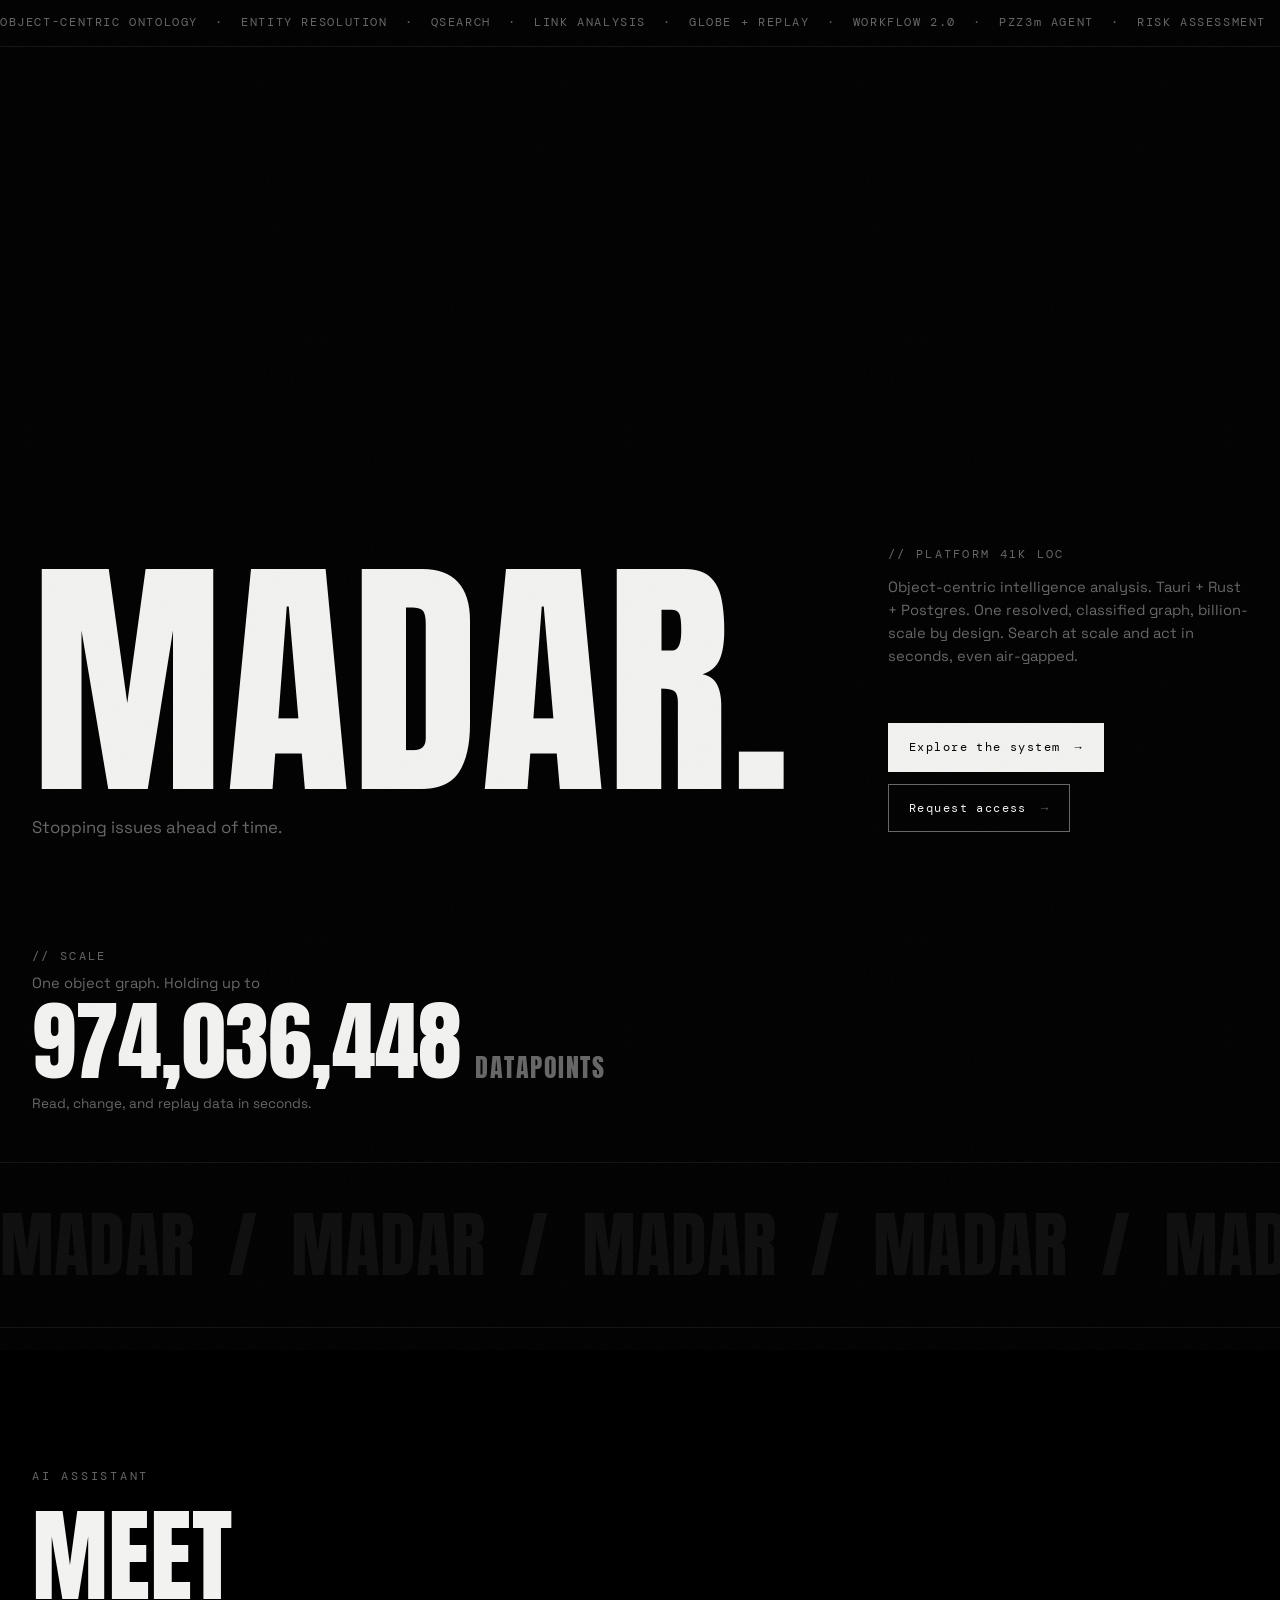
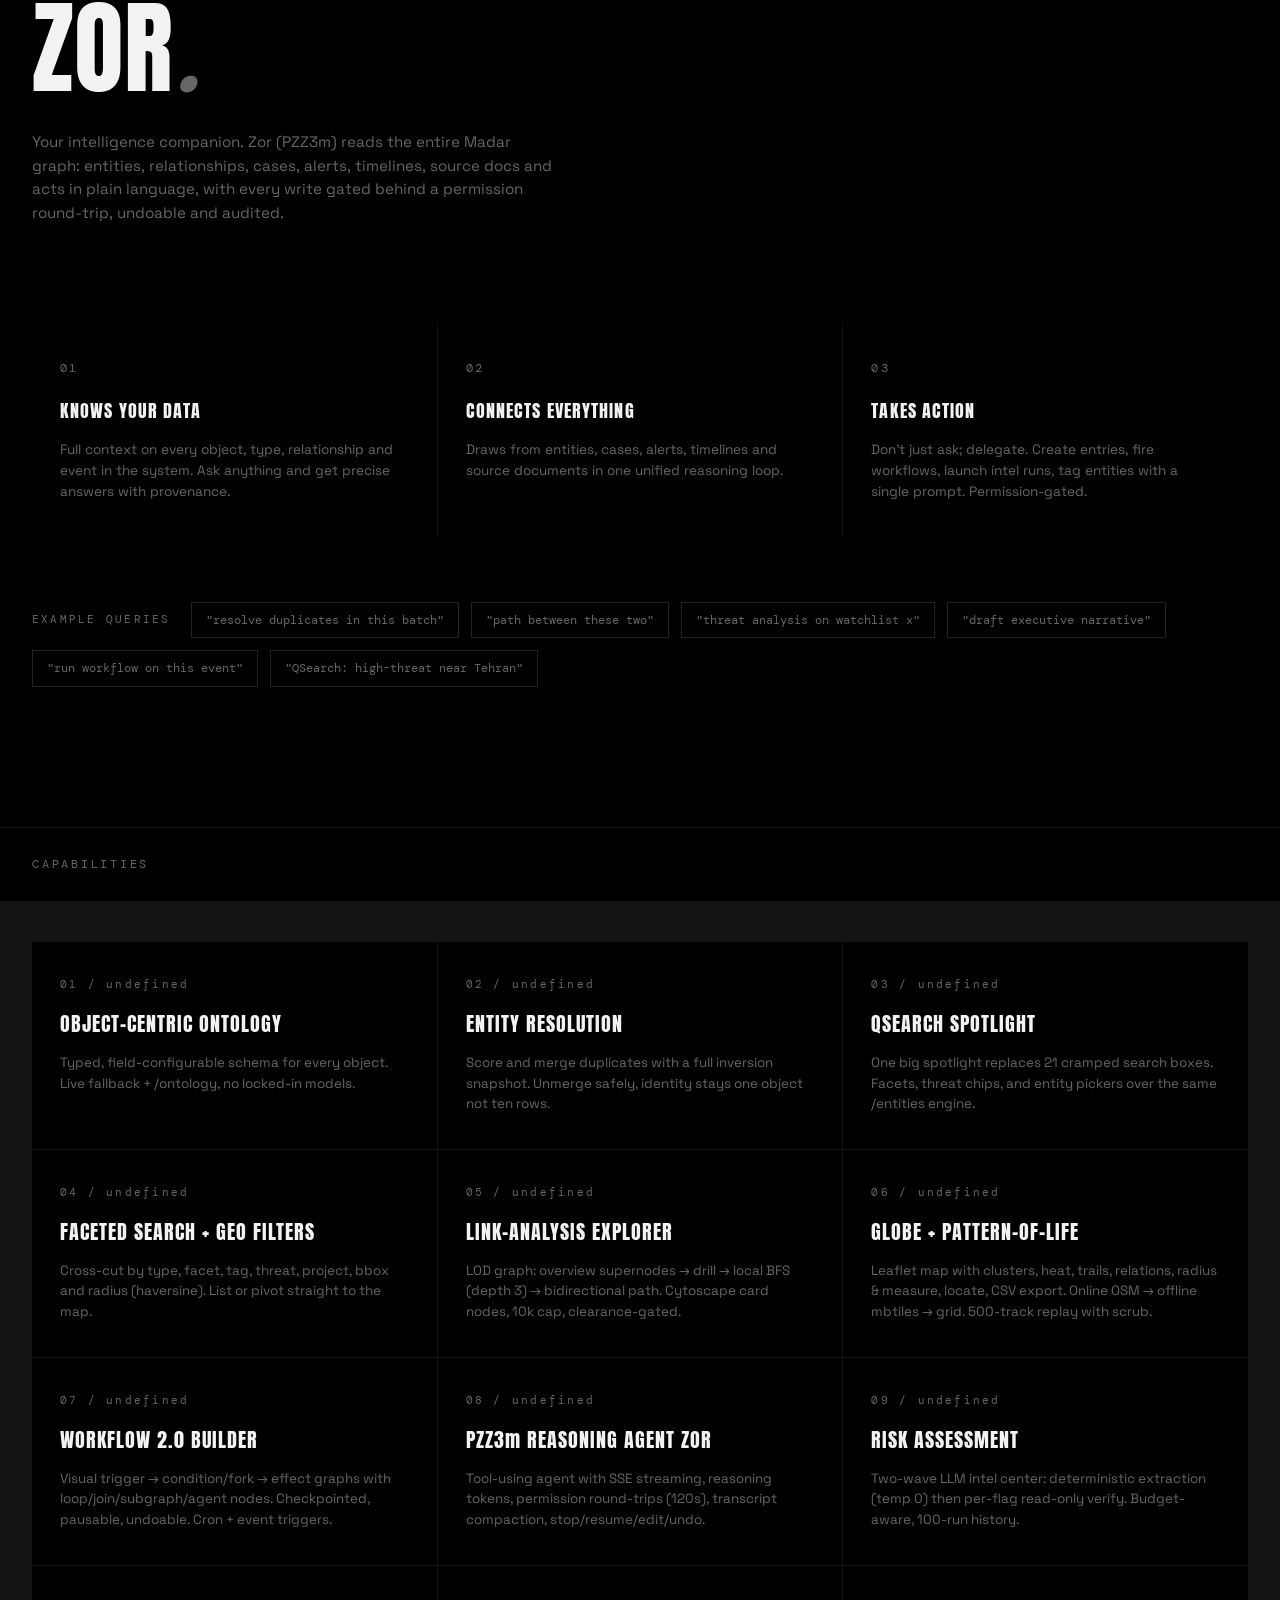
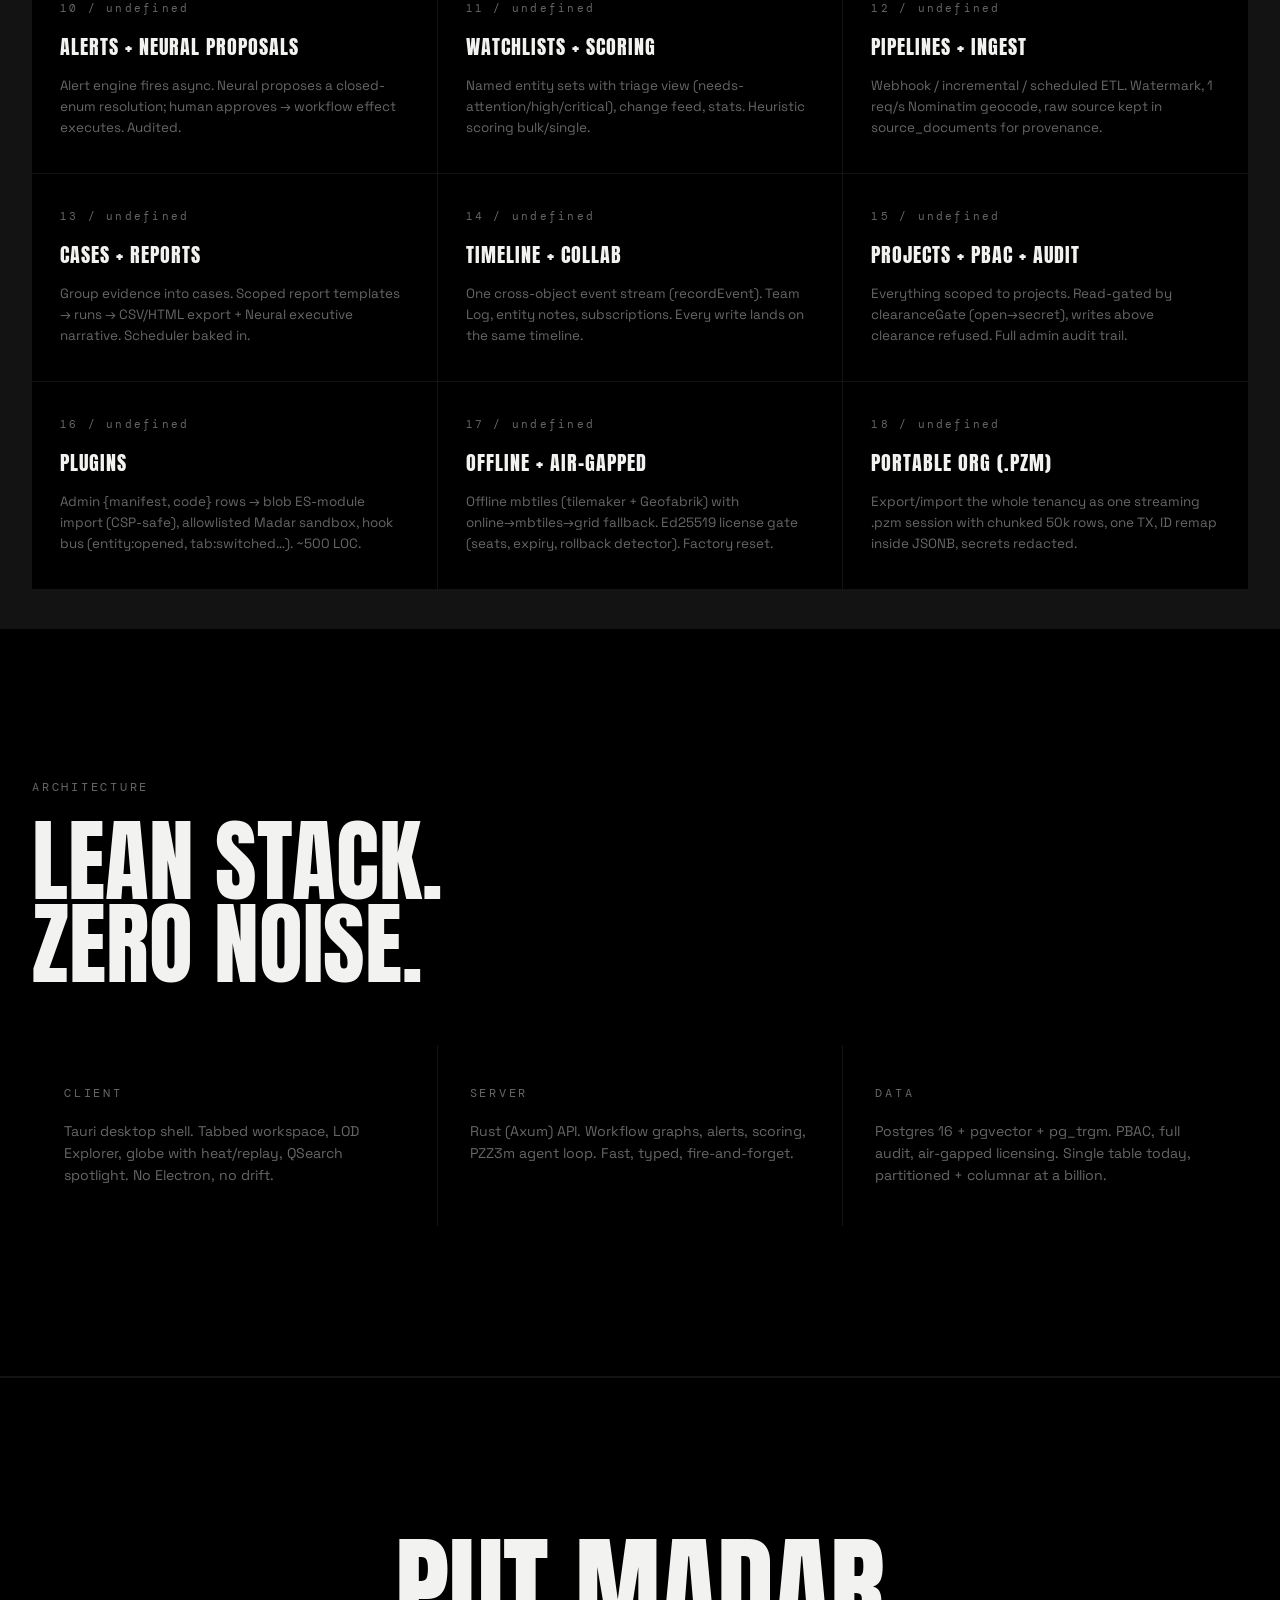
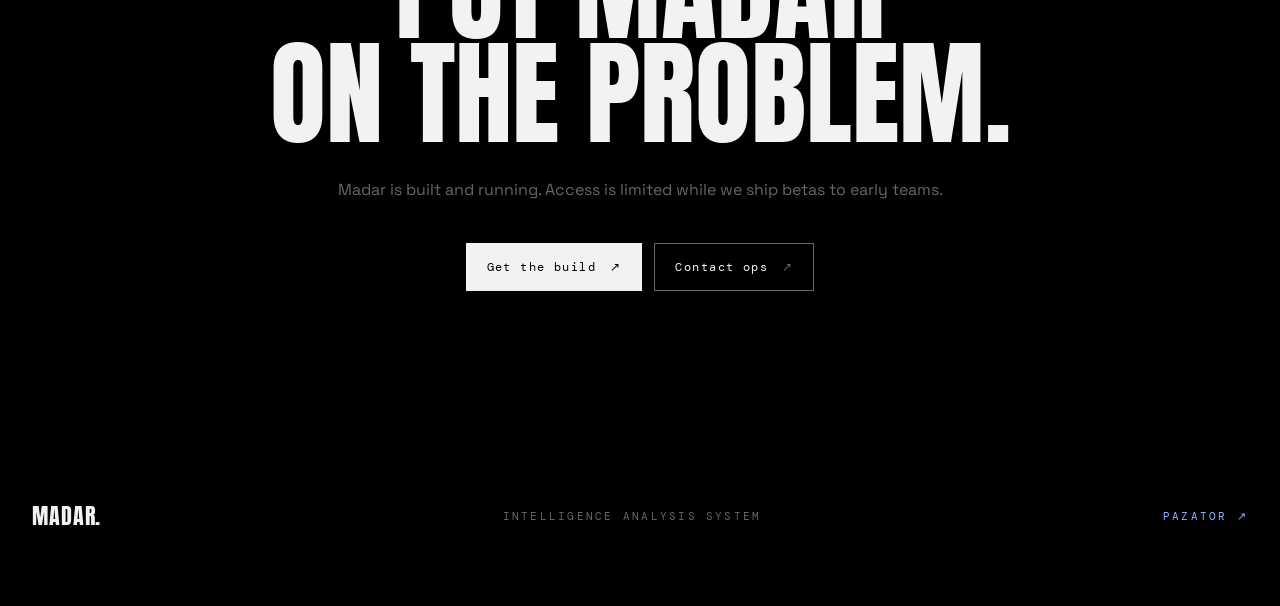
==== index.html @ 8de0b7b4 "upp" ====
<!DOCTYPE html>
<html lang="en" id="htmlRoot">

<head>
  <meta charset="UTF-8" />
  <meta name="viewport" content="width=device-width, initial-scale=1.0" />
  <title>Madar - Intelligence Analysis System</title>
  <meta name="description" content="Object-centric intelligence analysis. Resolve identity, map it, replay it, automate it. Tauri + Rust + Postgres. Air-gapped, 41k LOC." />
  <link rel="icon" type="image/png" href="favicon.png" />
  <meta name="theme-color" content="#000000" />
  <meta property="og:title" content="Madar - Intelligence Analysis System" />
  <meta property="og:description" content="Object-centric intelligence analysis. Resolve identity, map it, replay it, automate it." />
  <meta property="og:image" content="https://aix-32.github.io/Madar/embed.png" />
  <meta property="og:type" content="website" />
  <meta name="twitter:card" content="summary_large_image" />
  <meta name="twitter:title" content="Madar - Intelligence Analysis System" />
  <meta name="twitter:description"
    content="Object-centric intelligence analysis. Resolve identity, map it, replay it, automate it." />
  <meta name="twitter:image" content="https://aix-32.github.io/Madar/embed.png" />
  <link rel="preconnect" href="https://fonts.googleapis.com" />
  <link rel="preconnect" href="https://fonts.gstatic.com" crossorigin />
  <link
    href="https://fonts.googleapis.com/css2?family=Anton&family=DM+Mono:ital,wght@0,300;0,400;1,300&family=Space+Grotesk:wght@400;500&display=swap"
    rel="stylesheet" />
  <link rel="stylesheet" href="style.css" />
</head>

<body id="body">

  <header class="hd">
    <div class="hd-inner">
      <a class="hd-word" href="#hero">MADAR.</a>
      <nav class="hd-links">
        <a href="#zor">AGENT</a>
        <a href="#capabilities">CAPABILITIES</a>
        <a href="#system">SYSTEM</a>
      </nav>
      <a class="hd-cta" href="#deploy">REQUEST ACCESS →</a>
    </div>
  </header>

  <main>

    <section class="slide-hero" id="hero">
      <div class="ticker-wrap">
        <div class="ticker-inner">
          <span>OBJECT-CENTRIC ONTOLOGY &nbsp;·&nbsp; ENTITY RESOLUTION &nbsp;·&nbsp; QSEARCH &nbsp;·&nbsp; LINK ANALYSIS
            &nbsp;·&nbsp; GLOBE + REPLAY &nbsp;·&nbsp; WORKFLOW 2.0 &nbsp;·&nbsp; PZZ3m AGENT &nbsp;·&nbsp; RISK ASSESSMENT
            &nbsp;·&nbsp; WATCHLISTS &nbsp;·&nbsp; PLUGINS &nbsp;·&nbsp; OFFLINE TILES &nbsp;·&nbsp; PBAC &nbsp;·&nbsp;
            AIR-GAPPED &nbsp;·&nbsp; FULL AUDIT &nbsp;·&nbsp;</span><span>OBJECT-CENTRIC ONTOLOGY &nbsp;·&nbsp; ENTITY
            RESOLUTION &nbsp;·&nbsp; QSEARCH &nbsp;·&nbsp; LINK ANALYSIS &nbsp;·&nbsp; GLOBE + REPLAY &nbsp;·&nbsp;
            WORKFLOW 2.0 &nbsp;·&nbsp; PZZ3m AGENT &nbsp;·&nbsp; RISK ASSESSMENT &nbsp;·&nbsp; WATCHLISTS &nbsp;·&nbsp;
            PLUGINS &nbsp;·&nbsp; OFFLINE TILES &nbsp;·&nbsp; PBAC &nbsp;·&nbsp; AIR-GAPPED &nbsp;·&nbsp; FULL AUDIT
            &nbsp;·&nbsp;</span>
        </div>
      </div>
      <div class="hero-grid">
        <div class="hero-left">
          <div class="hero-wordmark">
            <span class="wm-line">MADAR.</span>
          </div>
          <div class="hero-sub">Stopping issues ahead of time.</div>
        </div>
        <div class="hero-right">
          <div>
            <div class="hr-label">// PLATFORM 41K LOC</div>
            <p class="hr-desc">Object-centric intelligence analysis. Tauri + Rust + Postgres. One resolved, classified graph, billion-scale by design. Search at scale and act in seconds, even air-gapped.</p>
          </div>
          <div>
            <div class="hr-actions">
              <a href="#zor" class="hbtn fill"><span>Explore the system</span><span class="a">→</span></a>
              <a href="#deploy" class="hbtn"><span>Request access</span><span class="a">→</span></a>
            </div>
          </div>
        </div>
      </div>
    </section>

    <section class="slide-status">
      <span class="sp-label">// SCALE</span>
      <p class="sp-lead">One object graph. Holding up to</p>
      <div class="sp-version"><span class="sp-count" id="spCount">0</span><span class="sp-suffix"> DATAPOINTS</span>
      </div>
      <p class="sp-sub">Read, change, and replay data in seconds.</p>
    </section>

    <div class="wmarquee" aria-hidden="true">
      <div class="wmarquee-track">
        <span>MADAR &nbsp;/&nbsp; MADAR &nbsp;/&nbsp; MADAR &nbsp;/&nbsp; MADAR &nbsp;/&nbsp; MADAR &nbsp;/&nbsp; MADAR
          &nbsp;/&nbsp; MADAR &nbsp;/&nbsp; MADAR &nbsp;/&nbsp; MADAR &nbsp;/&nbsp; MADAR &nbsp;/&nbsp; MADAR
          &nbsp;/&nbsp;</span>
        <span>MADAR &nbsp;/&nbsp; MADAR &nbsp;/&nbsp; MADAR &nbsp;/&nbsp; MADAR &nbsp;/&nbsp; MADAR &nbsp;/&nbsp; MADAR
          &nbsp;/&nbsp; MADAR &nbsp;/&nbsp; MADAR &nbsp;/&nbsp; MADAR &nbsp;/&nbsp; MADAR &nbsp;/&nbsp; MADAR
          &nbsp;/&nbsp;</span>
      </div>
    </div>

    <section class="zor-section" id="zor">
      <div class="zor-top">
        <div class="zor-intro reveal-right">
          <div class="zor-eyebrow">AI ASSISTANT</div>
          <div class="zor-title">
            MEET<br />ZOR<span class="zor-italic">.</span>
          </div>
          <p class="zor-lead">Your intelligence companion. Zor (PZZ3m) reads the entire Madar graph: entities,
            relationships, cases, alerts, timelines, source docs and acts in plain language, with every write gated
            behind a permission round-trip, undoable and audited.</p>
        </div>
      </div>

      <div class="zor-caps">
        <div class="zor-cap reveal-up">
          <div class="cap-num">01</div>
          <div class="cap-title">KNOWS YOUR DATA</div>
          <p class="cap-desc">Full context on every object, type, relationship and event in the system. Ask anything and
            get precise answers with provenance.</p>
        </div>
        <div class="zor-cap reveal-up">
          <div class="cap-num">02</div>
          <div class="cap-title">CONNECTS EVERYTHING</div>
          <p class="cap-desc">Draws from entities, cases, alerts, timelines and source documents in one unified
            reasoning loop.</p>
        </div>
        <div class="zor-cap reveal-up">
          <div class="cap-num">03</div>
          <div class="cap-title">TAKES ACTION</div>
          <p class="cap-desc">Don't just ask; delegate. Create entries, fire workflows, launch intel runs, tag entities
            with a single prompt. Permission-gated.</p>
        </div>
      </div>

      <div class="zor-queries">
        <span class="zq-label">EXAMPLE QUERIES</span>
        <span class="zq-tag">"resolve duplicates in this batch"</span>
        <span class="zq-tag">"path between these two"</span>
        <span class="zq-tag">"threat analysis on watchlist x"</span>
        <span class="zq-tag">"draft executive narrative"</span>
        <span class="zq-tag">"run workflow on this event"</span>
        <span class="zq-tag">"QSearch: high-threat near Tehran"</span>
      </div>
    </section>

    <section class="pb-section" id="capabilities">
      <div class="pb-label">CAPABILITIES</div>
      <div class="pb-grid" id="capGrid"></div>
    </section>

    <section class="sys-section" id="system">
      <div class="sys-head reveal-up">
        <div class="zor-eyebrow">ARCHITECTURE</div>
        <div class="sys-title">LEAN STACK.<br />ZERO NOISE.</div>
      </div>
      <div class="sys-cols">
        <div class="sys-col reveal-up">
          <div class="sys-col-tag">CLIENT</div>
          <p>Tauri desktop shell. Tabbed workspace, LOD Explorer, globe with heat/replay, QSearch spotlight. No Electron, no drift.</p>
        </div>
        <div class="sys-col reveal-up">
          <div class="sys-col-tag">SERVER</div>
          <p>Rust (Axum) API. Workflow graphs, alerts, scoring, PZZ3m agent loop. Fast, typed, fire-and-forget.</p>
        </div>
        <div class="sys-col reveal-up">
          <div class="sys-col-tag">DATA</div>
          <p>Postgres 16 + pgvector + pg_trgm. PBAC, full audit, air-gapped licensing. Single table today, partitioned + columnar at a billion.</p>
        </div>
      </div>
    </section>

    <section class="cta-section" id="deploy">
      <div class="cta-inner reveal-up">
        <div class="cta-title">PUT MADAR<br />ON THE PROBLEM.</div>
        <p class="cta-lead">Madar is built and running. Access is limited while we ship betas to early teams.</p>
        <div class="hr-actions">
          <a href="#" class="hbtn fill js-modal"><span>Get the build</span><span class="a">↗</span></a>
          <a href="#" class="hbtn js-modal"><span>Contact ops</span><span class="a">↗</span></a>
        </div>
      </div>
    </section>

  </main>

  <footer class="ft">
    <span class="ft-word">MADAR.</span>
    <span class="ft-mid">INTELLIGENCE ANALYSIS SYSTEM</span>
    <a class="ft-ver" href="https://aix-32.github.io/Pazator/" target="_blank" rel="noopener">PAZATOR ↗</a>
  </footer>

  <div class="modal" id="modal" hidden>
    <div class="modal-backdrop" data-close></div>
    <div class="modal-box">
      <div class="modal-label">// STATUS</div>
      <div class="modal-title">LIVE.<br />LIMITED<span class="zor-italic">.</span></div>
      <p class="modal-lead">Madar works end to end today: graph, search, replay, agent. What&rsquo;s limited is access,
        not the build.</p>
      <p class="modal-sub">We&rsquo;re running betas with early teams before opening self-serve signups. Builds and
        updates land on the Discord first.</p>
      <div class="modal-beta">
        <span class="mb-label">// BETA ACCESS</span>
        <p class="mb-text">Betas are running now. Ask on the Discord to get a seat.</p>
      </div>
      <div class="modal-actions">
        <a href="https://discord.gg/jX4Nm9Hq8P" target="_blank" rel="noopener" class="hbtn fill"><span>Join the
            Discord</span><span class="a">↗</span></a>
        <button type="button" class="hbtn" data-close><span>Close</span></button>
      </div>
    </div>
  </div>

  <script src="script.js"></script>
</body>

</html>
---- style.css ----
:root {
  --black: #000;
  --white: #fff;
  --off: #f2f2f0;
  --dim: #666;
  --accent: #e8e8e8;
  --grain-opacity: 0.035;
  --snap: cubic-bezier(0.51, -0.01, 0.49, 1);
  --mono: "DM Mono", monospace;
  --display: "Anton", sans-serif;
  --sans: "Space Grotesk", "DM Mono", monospace;
}

* {
  margin: 0;
  padding: 0;
  box-sizing: border-box;
}

html {
  font-size: 16px;
  scroll-behavior: smooth;
}

body {
  background: var(--black);
  color: var(--off);
  font-family: var(--sans);
  line-height: 1.55;
  overflow-x: hidden;
  -webkit-font-smoothing: antialiased;
}

::selection {
  background: var(--off);
  color: var(--black);
}

a {
  color: inherit;
  text-decoration: none;
}

body::after {
  content: "";
  position: fixed;
  inset: -50%;
  z-index: 9999;
  pointer-events: none;
  opacity: var(--grain-opacity);
  background-image: url("data:image/svg+xml,%3Csvg xmlns='http://www.w3.org/2000/svg' width='300' height='300'%3E%3Cfilter id='n'%3E%3CfeTurbulence type='fractalNoise' baseFrequency='0.9' numOctaves='2'/%3E%3C/filter%3E%3Crect width='100%25' height='100%25' filter='url(%23n)'/%3E%3C/svg%3E");
}

.hd {
  position: fixed;
  top: 0;
  left: 0;
  right: 0;
  z-index: 100;
  border-bottom: 1px solid rgba(242, 242, 240, 0.1);
  background: #000;
  transform: translateY(-100%);
  transition: transform 0.35s var(--snap);
}

.hd.visible {
  transform: none;
}

.hd-inner {
  display: flex;
  align-items: center;
  justify-content: space-between;
  height: 72px;
  padding: 0 32px;
  max-width: 1440px;
  margin: 0 auto;
}

.hd-word {
  font-family: var(--display);
  font-size: 1.5rem;
  letter-spacing: 0.04em;
}

.hd-links {
  display: flex;
  gap: 32px;
  font-family: var(--mono);
  font-size: 0.72rem;
  letter-spacing: 0.18em;
  color: var(--dim);
}

.hd-links a:hover {
  color: var(--off);
}

.hd-cta {
  font-family: var(--mono);
  font-size: 0.72rem;
  letter-spacing: 0.18em;
  color: var(--black);
  background: var(--off);
  padding: 10px 18px;
}

.hd-cta:hover {
  background: var(--white);
}

.slide-hero {
  height: 100vh;
  display: flex;
  flex-direction: column;
  overflow: hidden;
}

.ticker-wrap {
  overflow: hidden;
  border-bottom: 1px solid rgba(242, 242, 240, 0.08);
}

.ticker-inner {
  display: flex;
  width: max-content;
  white-space: nowrap;
  animation: ticker 30s linear infinite;
}

.ticker-inner span {
  display: inline-block;
  padding: 14px 0;
  font-family: var(--mono);
  font-size: 0.72rem;
  letter-spacing: 0.14em;
  color: var(--dim);
}

@keyframes ticker {
  to {
    transform: translateX(-50%);
  }
}

.hero-grid {
  flex: 1;
  display: grid;
  grid-template-columns: 1fr auto;
  align-items: end;
  max-width: 1440px;
  margin: 0 auto;
  width: 100%;
  padding: 80px 32px 60px;
  gap: 40px;
}

.hero-left {
  align-self: end;
}

.hero-wordmark {
  font-family: var(--display);
  line-height: 0.85;
  font-size: clamp(7rem, 20vw, 19rem);
  letter-spacing: 0.01em;
  color: var(--off);
  white-space: nowrap;
}

.wm-dot {
  color: var(--dim);
}

.hero-sub {
  margin-top: 24px;
  font-size: 1.05rem;
  color: var(--dim);
}

.hero-right {
  display: flex;
  flex-direction: column;
  gap: 56px;
  justify-content: space-between;
  max-width: 360px;
  align-self: end;
  padding-bottom: 8px;
}

.hr-label {
  font-family: var(--mono);
  font-size: 0.72rem;
  letter-spacing: 0.2em;
  color: var(--dim);
  margin-bottom: 12px;
}

.hr-desc {
  color: var(--dim);
  font-size: 0.92rem;
}

.hr-actions {
  display: flex;
  flex-wrap: wrap;
  gap: 12px;
}

.hbtn {
  display: inline-flex;
  align-items: center;
  gap: 14px;
  padding: 14px 20px;
  border: 1px solid var(--dim);
  font-family: var(--mono);
  font-size: 0.74rem;
  letter-spacing: 0.12em;
  color: var(--off);
  transition: border-color 0.2s, background 0.2s;
}

.hbtn .a {
  color: var(--dim);
}

.hbtn:hover {
  border-color: var(--off);
}

.hbtn:hover .a {
  color: var(--off);
}

.hbtn.fill {
  background: var(--off);
  color: var(--black);
  border-color: var(--off);
}

.hbtn.fill .a {
  color: var(--black);
}

.hbtn.fill:hover {
  background: var(--white);
}

.slide-status {
  display: flex;
  flex-direction: column;
  align-items: flex-start;
  gap: 6px;
  padding: 48px 32px;
  max-width: 1440px;
  margin: 0 auto;
  border-bottom: 1px solid rgba(242, 242, 240, 0.08);
}

.sp-label,
.sp-lead,
.sp-count,
.sp-suffix {
  white-space: nowrap;
}

.sp-label {
  font-family: var(--mono);
  font-size: 0.72rem;
  letter-spacing: 0.2em;
  color: var(--dim);
}

.sp-lead {
  color: var(--dim);
  font-size: 0.92rem;
}

.sp-version {
  display: flex;
  align-items: baseline;
  gap: 14px;
  flex-wrap: wrap;
}

.sp-count {
  font-family: var(--display);
  font-size: clamp(2.5rem, 8vw, 5.5rem);
  color: var(--off);
  line-height: 0.9;
}

.sp-suffix {
  font-family: var(--display);
  font-size: clamp(1rem, 2.5vw, 1.6rem);
  color: var(--dim);
  letter-spacing: 0.06em;
}

.sp-sub {
  flex-basis: 100%;
  color: var(--dim);
  font-size: 0.85rem;
}

.wmarquee {
  overflow: hidden;
  border-bottom: 1px solid rgba(242, 242, 240, 0.08);
}

.wmarquee-track {
  display: flex;
  width: max-content;
  white-space: nowrap;
  animation: marquee 22s linear infinite;
}

.wmarquee-track span {
  display: inline-block;
  padding: 26px 0;
  font-family: var(--display);
  font-size: clamp(2.4rem, 6vw, 4.5rem);
  color: rgba(242, 242, 240, 0.06);
}

@keyframes marquee {
  to {
    transform: translateX(-50%);
  }
}

.zor-section {
  max-width: 1440px;
  margin: 0 auto;
  padding: 140px 32px 0;
}

.zor-top {
  max-width: 720px;
}

.zor-eyebrow {
  font-family: var(--mono);
  font-size: 0.72rem;
  letter-spacing: 0.24em;
  color: var(--dim);
  margin-bottom: 24px;
}

.zor-title {
  font-family: var(--display);
  font-size: clamp(3.4rem, 8vw, 7rem);
  line-height: 0.9;
  color: var(--off);
}

.zor-italic {
  font-family: var(--sans);
  font-style: italic;
  font-weight: 500;
  color: var(--dim);
}

.zor-lead {
  margin-top: 28px;
  color: var(--dim);
  max-width: 520px;
  font-size: 0.95rem;
}

.zor-caps {
  display: grid;
  grid-template-columns: repeat(3, 1fr);
  gap: 1px;
  background: rgba(242, 242, 240, 0.08);
  margin-top: 100px;
}

.zor-cap {
  background: var(--black);
  padding: 36px 28px;
}

.cap-num {
  font-family: var(--mono);
  font-size: 0.72rem;
  letter-spacing: 0.2em;
  color: var(--dim);
  margin-bottom: 18px;
}

.cap-title {
  font-family: var(--display);
  font-size: 1.15rem;
  letter-spacing: 0.06em;
  color: var(--off);
  margin-bottom: 14px;
}

.cap-desc {
  color: var(--dim);
  font-size: 0.85rem;
}

.zor-queries {
  display: flex;
  flex-wrap: wrap;
  align-items: center;
  gap: 12px;
  padding: 64px 0 0;
}

.zq-label {
  font-family: var(--mono);
  font-size: 0.7rem;
  letter-spacing: 0.2em;
  color: var(--dim);
  margin-right: 8px;
}

.zq-tag {
  font-family: var(--mono);
  font-size: 0.74rem;
  color: var(--dim);
  border: 1px solid rgba(242, 242, 240, 0.14);
  padding: 8px 14px;
  transition: color 0.2s, border-color 0.2s;
}

.zq-tag:hover {
  color: var(--off);
  border-color: var(--off);
}

.pb-section {
  border-top: 1px solid rgba(242, 242, 240, 0.08);
  margin-top: 140px;
}

.pb-label {
  padding: 28px 32px;
  max-width: 1440px;
  margin: 0 auto;
  font-family: var(--mono);
  font-size: 0.72rem;
  letter-spacing: 0.24em;
  color: var(--dim);
  border-bottom: 1px solid rgba(242, 242, 240, 0.08);
}

.pb-grid {
  max-width: 1440px;
  margin: 0 auto;
  padding: 40px 32px;
  display: grid;
  grid-template-columns: repeat(3, 1fr);
  gap: 1px;
  background: rgba(242, 242, 240, 0.08);
}

.pb-card {
  background: var(--black);
  padding: 34px 28px;
  display: flex;
  flex-direction: column;
  gap: 14px;
  transition: background 0.25s var(--snap);
}

.pb-card:hover {
  background: #0d0d0d;
}

.pb-card-top {
  display: flex;
  align-items: center;
  justify-content: space-between;
}

.pb-num {
  font-family: var(--mono);
  font-size: 0.7rem;
  letter-spacing: 0.2em;
  color: var(--dim);
}

.pb-card-title {
  font-family: var(--display);
  font-size: 1.25rem;
  letter-spacing: 0.05em;
  color: var(--off);
}

.pb-card-desc {
  color: var(--dim);
  font-size: 0.84rem;
}

.sys-section {
  max-width: 1440px;
  margin: 0 auto;
  padding: 150px 32px;
  border-bottom: 1px solid rgba(242, 242, 240, 0.08);
}

.sys-head {
  margin-bottom: 60px;
}

.sys-title {
  font-family: var(--display);
  font-size: clamp(3rem, 7vw, 6rem);
  line-height: 0.92;
  color: var(--off);
}

.sys-cols {
  display: grid;
  grid-template-columns: repeat(3, 1fr);
  gap: 1px;
  background: rgba(242, 242, 240, 0.08);
}

.sys-col {
  background: var(--black);
  padding: 40px 32px;
}

.sys-col-tag {
  font-family: var(--mono);
  font-size: 0.72rem;
  letter-spacing: 0.24em;
  color: var(--dim);
  margin-bottom: 18px;
}

.sys-col p {
  color: var(--dim);
  font-size: 0.88rem;
}

.cta-section {
  border-top: 1px solid rgba(242, 242, 240, 0.08);
}

.cta-inner {
  max-width: 1440px;
  margin: 0 auto;
  padding: 160px 32px;
  text-align: center;
}

.cta-title {
  font-family: var(--display);
  font-size: clamp(3.4rem, 9vw, 8rem);
  line-height: 0.9;
  color: var(--off);
}

.cta-lead {
  color: var(--dim);
  margin: 32px 0 40px;
}

.cta-inner .hr-actions {
  justify-content: center;
}

.modal { position: fixed; inset: 0; z-index: 200; display: flex; align-items: center; justify-content: center; padding: 24px; }
.modal[hidden] { display: none; }
.modal-backdrop { position: absolute; inset: 0; background: rgba(0, 0, 0, 0.85); backdrop-filter: blur(6px); }
.modal-box {
  position: relative; max-width: 520px; width: 100%;
  background: #0a0a0a; border: 1px solid rgba(242, 242, 240, 0.14);
  padding: 44px 40px;
}
.modal-label { font-family: var(--mono); font-size: 0.72rem; letter-spacing: 0.24em; color: var(--dim); margin-bottom: 20px; }
.modal-title { font-family: var(--display); font-size: clamp(2.4rem, 7vw, 3.6rem); line-height: 0.92; color: var(--off); }
.modal-lead { color: var(--off); margin-top: 24px; font-size: 0.98rem; }
.modal-sub { color: var(--dim); margin-top: 10px; font-size: 0.85rem; }
.modal-beta {
  margin-top: 24px;
  border: 1px solid rgba(242, 242, 240, 0.14);
  padding: 18px 20px;
  background: #0d0d0d;
}
.mb-label {
  font-family: var(--mono);
  font-size: 0.68rem;
  letter-spacing: 0.2em;
  color: var(--dim);
}
.mb-text {
  margin-top: 8px;
  color: var(--off);
  font-size: 0.9rem;
}
.modal-actions { display: flex; gap: 12px; flex-wrap: wrap; margin-top: 36px; }
button.hbtn { cursor: pointer; background: none; font: inherit; }

.ft {
  display: flex;
  align-items: center;
  justify-content: space-between;
  gap: 20px;
  flex-wrap: wrap;
  max-width: 1440px;
  margin: 0 auto;
  padding: 48px 32px 72px;
  font-family: var(--mono);
  font-size: 0.7rem;
  letter-spacing: 0.2em;
  color: var(--dim);
}

.ft-word {
  font-family: var(--display);
  font-size: 1.4rem;
  color: var(--off);
  letter-spacing: 0.04em;
}

.ft-ver {
  color: #8ab8ff;
}

.ft-ver:hover {
  color: var(--off);
}

.reveal-left {
  opacity: 0;
  transform: translateX(40px);
  transition: opacity 0.9s var(--snap), transform 0.9s var(--snap);
}

.reveal-right {
  opacity: 0;
  transform: translateX(-40px);
  transition: opacity 0.9s var(--snap), transform 0.9s var(--snap);
}

.reveal-up {
  opacity: 0;
  transform: translateY(36px);
  transition: opacity 0.9s var(--snap), transform 0.9s var(--snap);
}

.reveal-left.visible,
.reveal-right.visible,
.reveal-up.visible {
  opacity: 1;
  transform: none;
}

@media (max-width: 1000px) {
  .hero-grid {
    grid-template-columns: 1fr;
    align-items: start;
    padding-top: 60px;
  }

  .hero-right {
    max-width: none;
    gap: 32px;
  }

  .zor-top {
    grid-template-columns: 1fr;
    gap: 40px;
  }

  .pb-grid {
    grid-template-columns: repeat(2, 1fr);
  }

  .sys-cols {
    grid-template-columns: 1fr;
  }
}

@media (max-width: 680px) {
  .hd-links {
    display: none;
  }

  .hd-cta {
    display: none;
  }

  .pb-grid {
    grid-template-columns: 1fr;
  }

  .zor-caps {
    grid-template-columns: 1fr;
  }
}
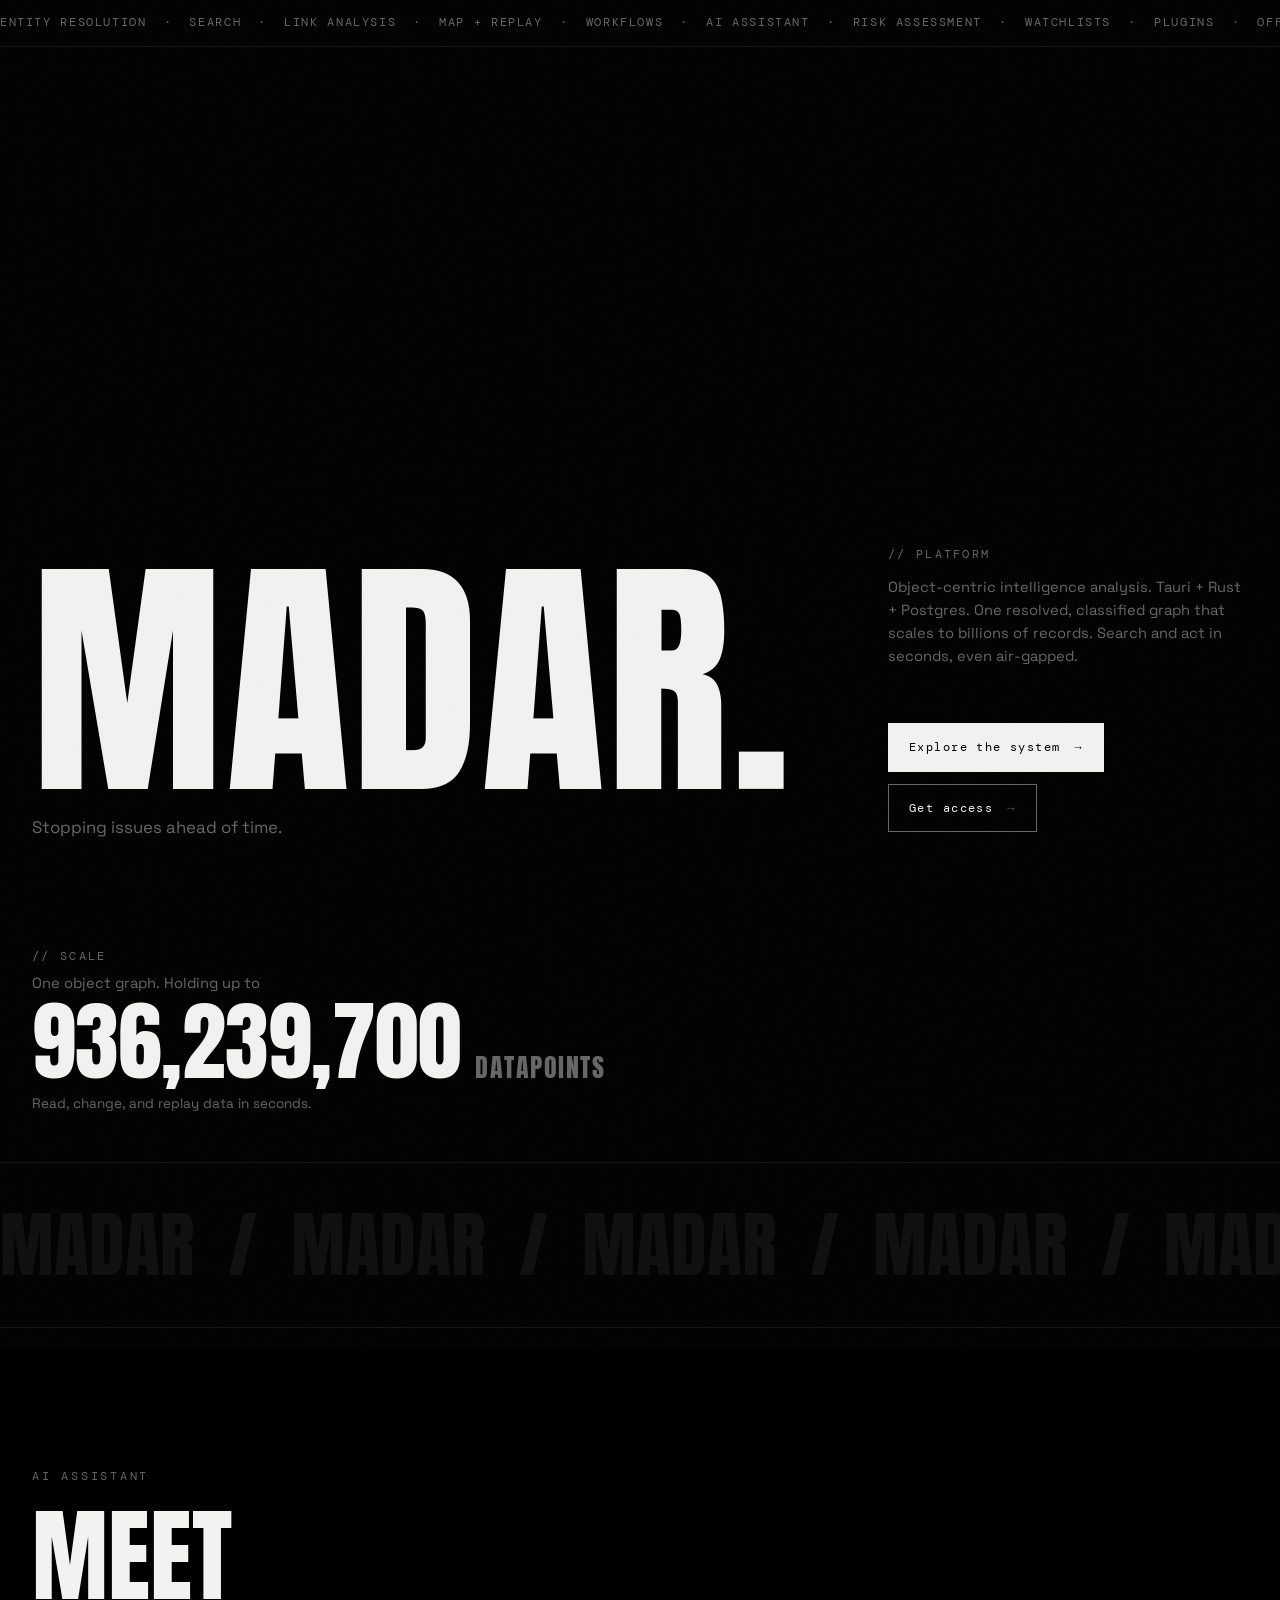
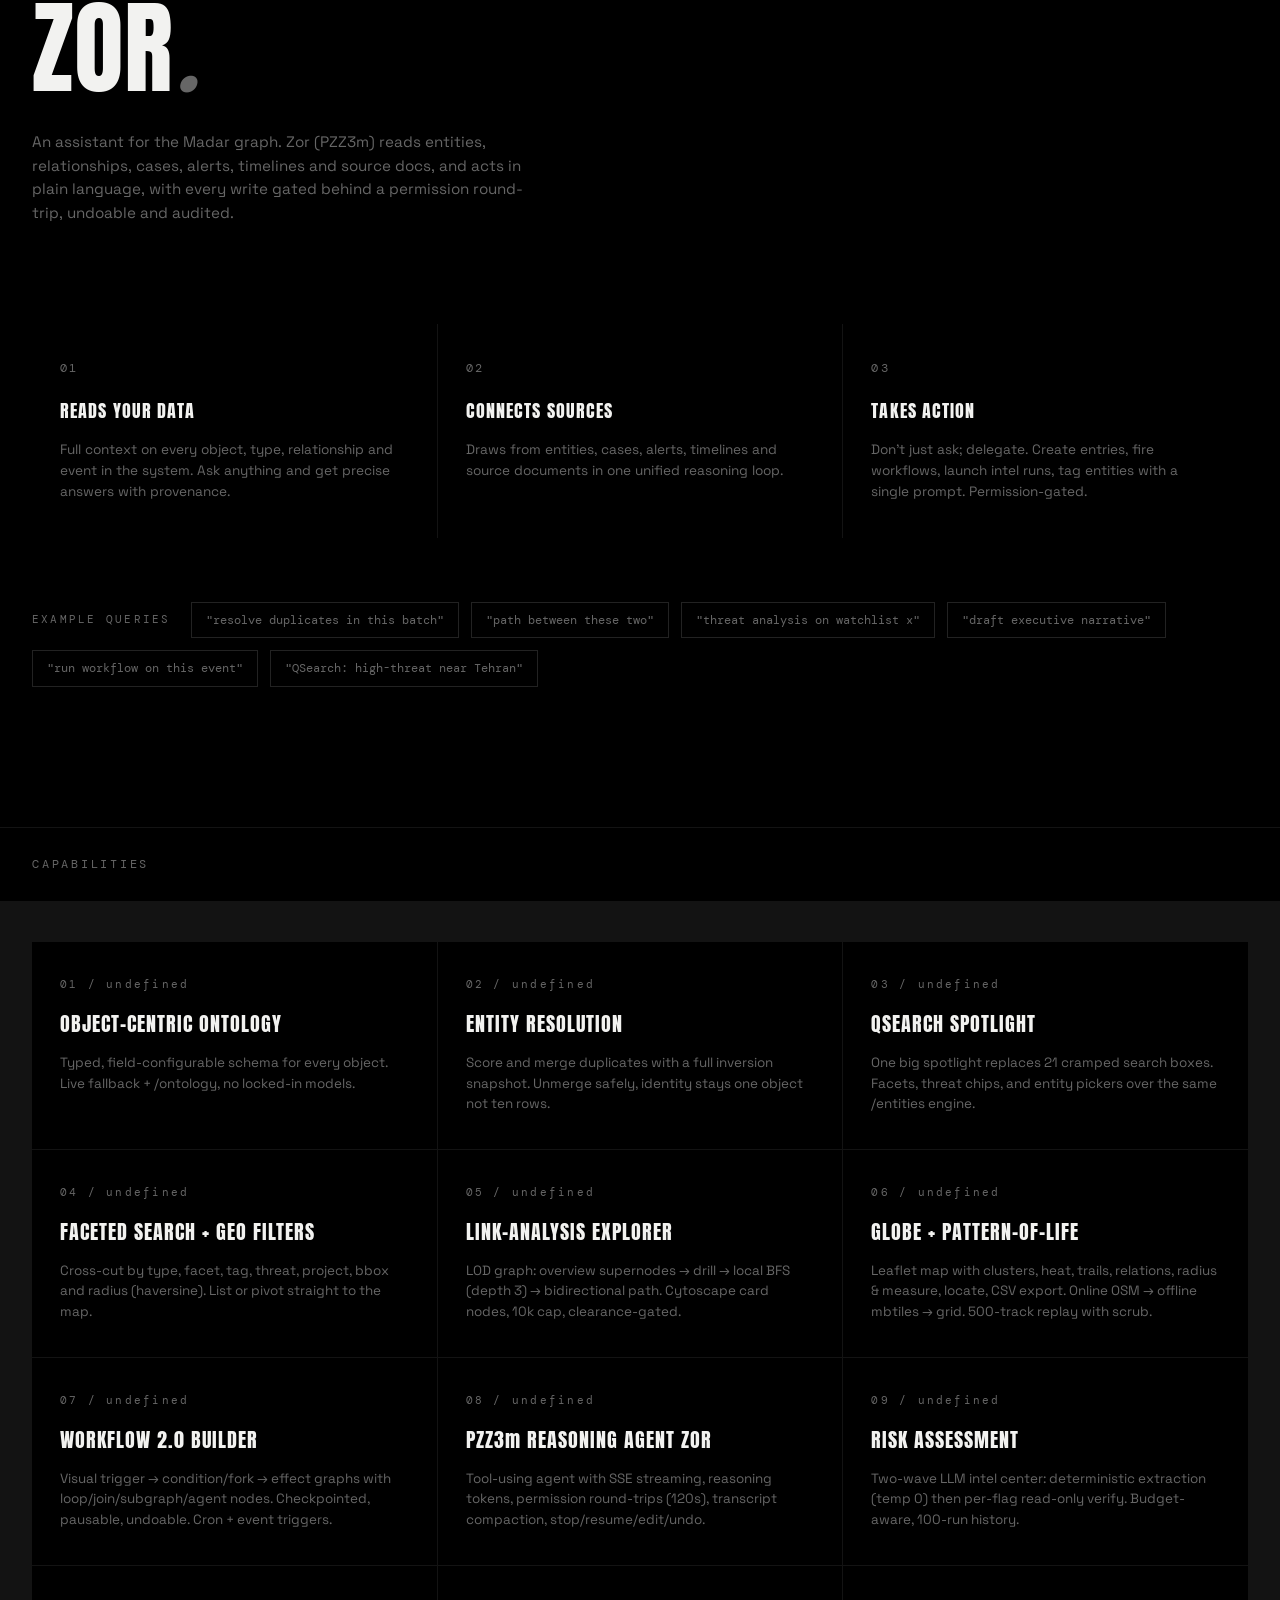
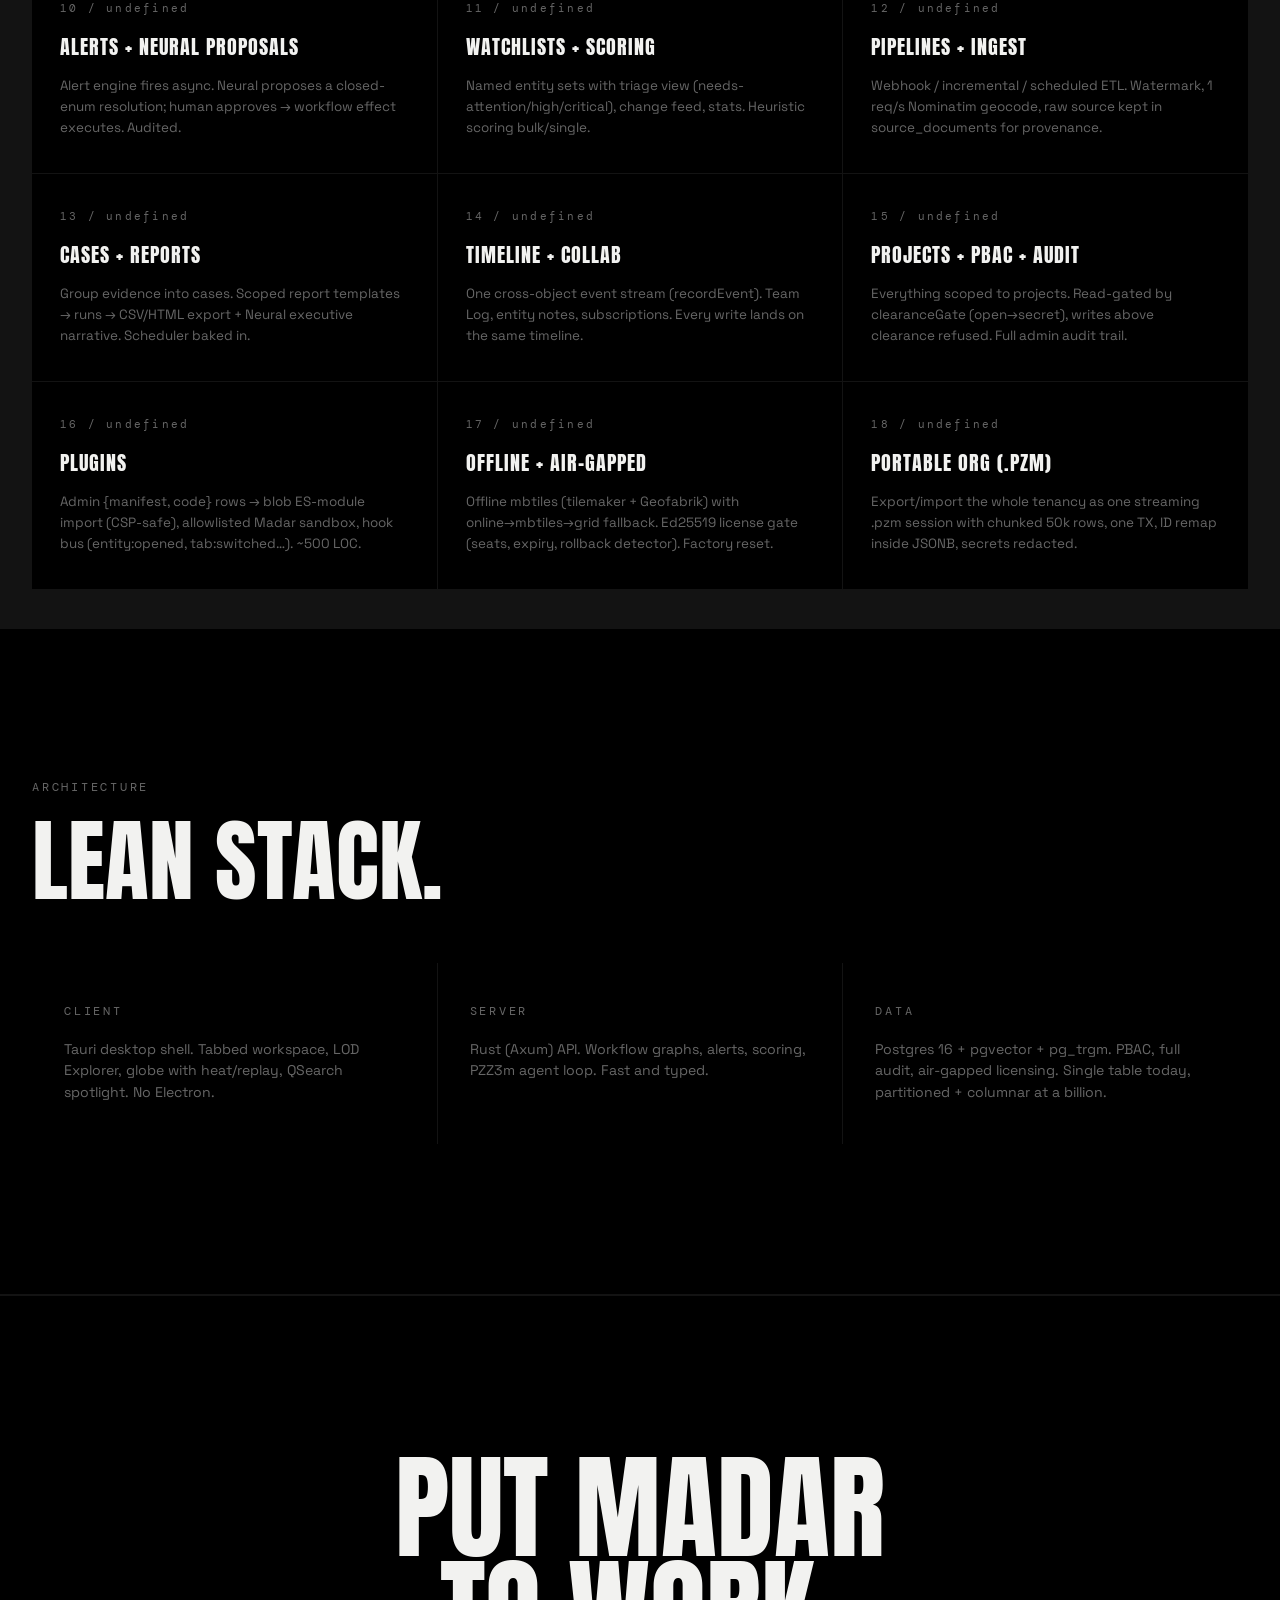
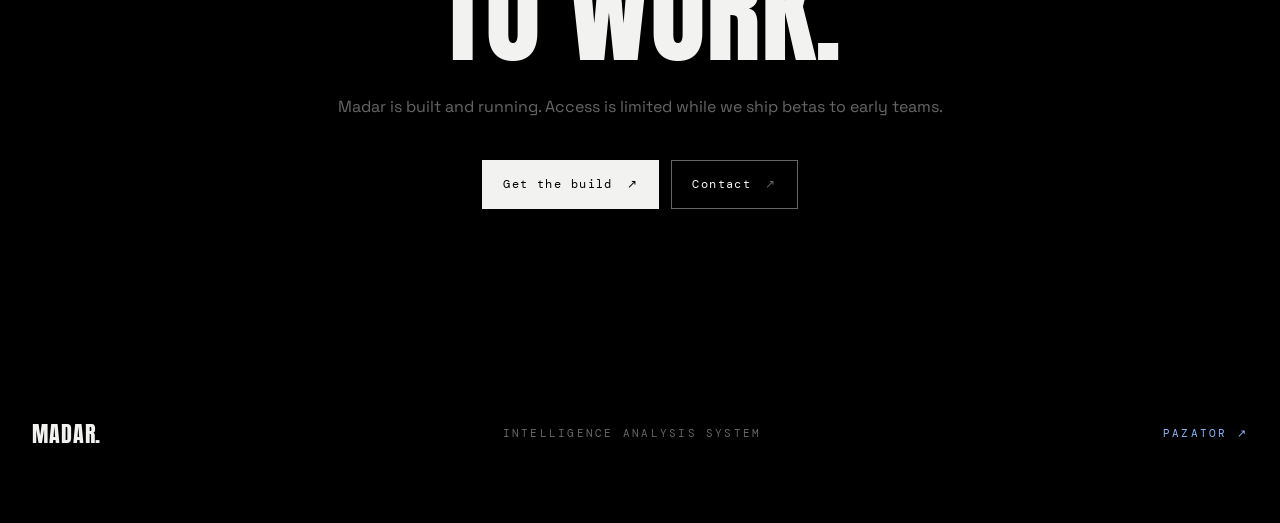
==== commit 879a3a2d: "mmm better" ====
--- a/index.html
+++ b/index.html
@@ -5,7 +5,7 @@
   <meta charset="UTF-8" />
   <meta name="viewport" content="width=device-width, initial-scale=1.0" />
   <title>Madar - Intelligence Analysis System</title>
-  <meta name="description" content="Object-centric intelligence analysis. Resolve identity, map it, replay it, automate it. Tauri + Rust + Postgres. Air-gapped, 41k LOC." />
+  <meta name="description" content="Object-centric intelligence analysis. Resolve identity, map it, replay it, automate it. Tauri + Rust + Postgres. Air-gapped." />
   <link rel="icon" type="image/png" href="favicon.png" />
   <meta name="theme-color" content="#000000" />
   <meta property="og:title" content="Madar - Intelligence Analysis System" />
@@ -35,7 +35,7 @@
         <a href="#capabilities">CAPABILITIES</a>
         <a href="#system">SYSTEM</a>
       </nav>
-      <a class="hd-cta" href="#deploy">REQUEST ACCESS →</a>
+      <a class="hd-cta" href="#deploy">GET ACCESS →</a>
     </div>
   </header>
 
@@ -44,14 +44,13 @@
     <section class="slide-hero" id="hero">
       <div class="ticker-wrap">
         <div class="ticker-inner">
-          <span>OBJECT-CENTRIC ONTOLOGY &nbsp;·&nbsp; ENTITY RESOLUTION &nbsp;·&nbsp; QSEARCH &nbsp;·&nbsp; LINK ANALYSIS
-            &nbsp;·&nbsp; GLOBE + REPLAY &nbsp;·&nbsp; WORKFLOW 2.0 &nbsp;·&nbsp; PZZ3m AGENT &nbsp;·&nbsp; RISK ASSESSMENT
-            &nbsp;·&nbsp; WATCHLISTS &nbsp;·&nbsp; PLUGINS &nbsp;·&nbsp; OFFLINE TILES &nbsp;·&nbsp; PBAC &nbsp;·&nbsp;
-            AIR-GAPPED &nbsp;·&nbsp; FULL AUDIT &nbsp;·&nbsp;</span><span>OBJECT-CENTRIC ONTOLOGY &nbsp;·&nbsp; ENTITY
-            RESOLUTION &nbsp;·&nbsp; QSEARCH &nbsp;·&nbsp; LINK ANALYSIS &nbsp;·&nbsp; GLOBE + REPLAY &nbsp;·&nbsp;
-            WORKFLOW 2.0 &nbsp;·&nbsp; PZZ3m AGENT &nbsp;·&nbsp; RISK ASSESSMENT &nbsp;·&nbsp; WATCHLISTS &nbsp;·&nbsp;
-            PLUGINS &nbsp;·&nbsp; OFFLINE TILES &nbsp;·&nbsp; PBAC &nbsp;·&nbsp; AIR-GAPPED &nbsp;·&nbsp; FULL AUDIT
-            &nbsp;·&nbsp;</span>
+          <span>ENTITY RESOLUTION &nbsp;·&nbsp; SEARCH &nbsp;·&nbsp; LINK ANALYSIS
+            &nbsp;·&nbsp; MAP + REPLAY &nbsp;·&nbsp; WORKFLOWS &nbsp;·&nbsp; AI ASSISTANT &nbsp;·&nbsp; RISK ASSESSMENT
+            &nbsp;·&nbsp; WATCHLISTS &nbsp;·&nbsp; PLUGINS &nbsp;·&nbsp; OFFLINE MAPS &nbsp;·&nbsp; ACCESS CONTROL &nbsp;·&nbsp;
+            AUDIT &nbsp;·&nbsp;</span><span>ENTITY RESOLUTION &nbsp;·&nbsp; SEARCH &nbsp;·&nbsp; LINK ANALYSIS
+            &nbsp;·&nbsp; MAP + REPLAY &nbsp;·&nbsp; WORKFLOWS &nbsp;·&nbsp; AI ASSISTANT &nbsp;·&nbsp; RISK ASSESSMENT
+            &nbsp;·&nbsp; WATCHLISTS &nbsp;·&nbsp; PLUGINS &nbsp;·&nbsp; OFFLINE MAPS &nbsp;·&nbsp; ACCESS CONTROL &nbsp;·&nbsp;
+            AUDIT &nbsp;·&nbsp;</span>
         </div>
       </div>
       <div class="hero-grid">
@@ -63,13 +62,13 @@
         </div>
         <div class="hero-right">
           <div>
-            <div class="hr-label">// PLATFORM 41K LOC</div>
-            <p class="hr-desc">Object-centric intelligence analysis. Tauri + Rust + Postgres. One resolved, classified graph, billion-scale by design. Search at scale and act in seconds, even air-gapped.</p>
+            <div class="hr-label">// PLATFORM</div>
+            <p class="hr-desc">Object-centric intelligence analysis. Tauri + Rust + Postgres. One resolved, classified graph that scales to billions of records. Search and act in seconds, even air-gapped.</p>
           </div>
           <div>
             <div class="hr-actions">
               <a href="#zor" class="hbtn fill"><span>Explore the system</span><span class="a">→</span></a>
-              <a href="#deploy" class="hbtn"><span>Request access</span><span class="a">→</span></a>
+              <a href="#deploy" class="hbtn"><span>Get access</span><span class="a">→</span></a>
             </div>
           </div>
         </div>
@@ -102,8 +101,8 @@
           <div class="zor-title">
             MEET<br />ZOR<span class="zor-italic">.</span>
           </div>
-          <p class="zor-lead">Your intelligence companion. Zor (PZZ3m) reads the entire Madar graph: entities,
-            relationships, cases, alerts, timelines, source docs and acts in plain language, with every write gated
+          <p class="zor-lead">An assistant for the Madar graph. Zor (PZZ3m) reads entities,
+            relationships, cases, alerts, timelines and source docs, and acts in plain language, with every write gated
             behind a permission round-trip, undoable and audited.</p>
         </div>
       </div>
@@ -111,13 +110,13 @@
       <div class="zor-caps">
         <div class="zor-cap reveal-up">
           <div class="cap-num">01</div>
-          <div class="cap-title">KNOWS YOUR DATA</div>
+          <div class="cap-title">READS YOUR DATA</div>
           <p class="cap-desc">Full context on every object, type, relationship and event in the system. Ask anything and
             get precise answers with provenance.</p>
         </div>
         <div class="zor-cap reveal-up">
           <div class="cap-num">02</div>
-          <div class="cap-title">CONNECTS EVERYTHING</div>
+          <div class="cap-title">CONNECTS SOURCES</div>
           <p class="cap-desc">Draws from entities, cases, alerts, timelines and source documents in one unified
             reasoning loop.</p>
         </div>
@@ -148,16 +147,16 @@
     <section class="sys-section" id="system">
       <div class="sys-head reveal-up">
         <div class="zor-eyebrow">ARCHITECTURE</div>
-        <div class="sys-title">LEAN STACK.<br />ZERO NOISE.</div>
+        <div class="sys-title">LEAN STACK.</div>
       </div>
       <div class="sys-cols">
         <div class="sys-col reveal-up">
           <div class="sys-col-tag">CLIENT</div>
-          <p>Tauri desktop shell. Tabbed workspace, LOD Explorer, globe with heat/replay, QSearch spotlight. No Electron, no drift.</p>
+          <p>Tauri desktop shell. Tabbed workspace, LOD Explorer, globe with heat/replay, QSearch spotlight. No Electron.</p>
         </div>
         <div class="sys-col reveal-up">
           <div class="sys-col-tag">SERVER</div>
-          <p>Rust (Axum) API. Workflow graphs, alerts, scoring, PZZ3m agent loop. Fast, typed, fire-and-forget.</p>
+          <p>Rust (Axum) API. Workflow graphs, alerts, scoring, PZZ3m agent loop. Fast and typed.</p>
         </div>
         <div class="sys-col reveal-up">
           <div class="sys-col-tag">DATA</div>
@@ -168,11 +167,11 @@
 
     <section class="cta-section" id="deploy">
       <div class="cta-inner reveal-up">
-        <div class="cta-title">PUT MADAR<br />ON THE PROBLEM.</div>
+        <div class="cta-title">PUT MADAR<br />TO WORK.</div>
         <p class="cta-lead">Madar is built and running. Access is limited while we ship betas to early teams.</p>
         <div class="hr-actions">
           <a href="#" class="hbtn fill js-modal"><span>Get the build</span><span class="a">↗</span></a>
-          <a href="#" class="hbtn js-modal"><span>Contact ops</span><span class="a">↗</span></a>
+          <a href="#" class="hbtn js-modal"><span>Contact</span><span class="a">↗</span></a>
         </div>
       </div>
     </section>
@@ -189,8 +188,8 @@
     <div class="modal-backdrop" data-close></div>
     <div class="modal-box">
       <div class="modal-label">// STATUS</div>
-      <div class="modal-title">LIVE.<br />LIMITED<span class="zor-italic">.</span></div>
-      <p class="modal-lead">Madar works end to end today: graph, search, replay, agent. What&rsquo;s limited is access,
+      <div class="modal-title">LIVE.<br />LIMITED ACCESS<span class="zor-italic">.</span></div>
+      <p class="modal-lead">Madar works end to end today: graph, search, replay, agent. Access is limited,
         not the build.</p>
       <p class="modal-sub">We&rsquo;re running betas with early teams before opening self-serve signups. Builds and
         updates land on the Discord first.</p>
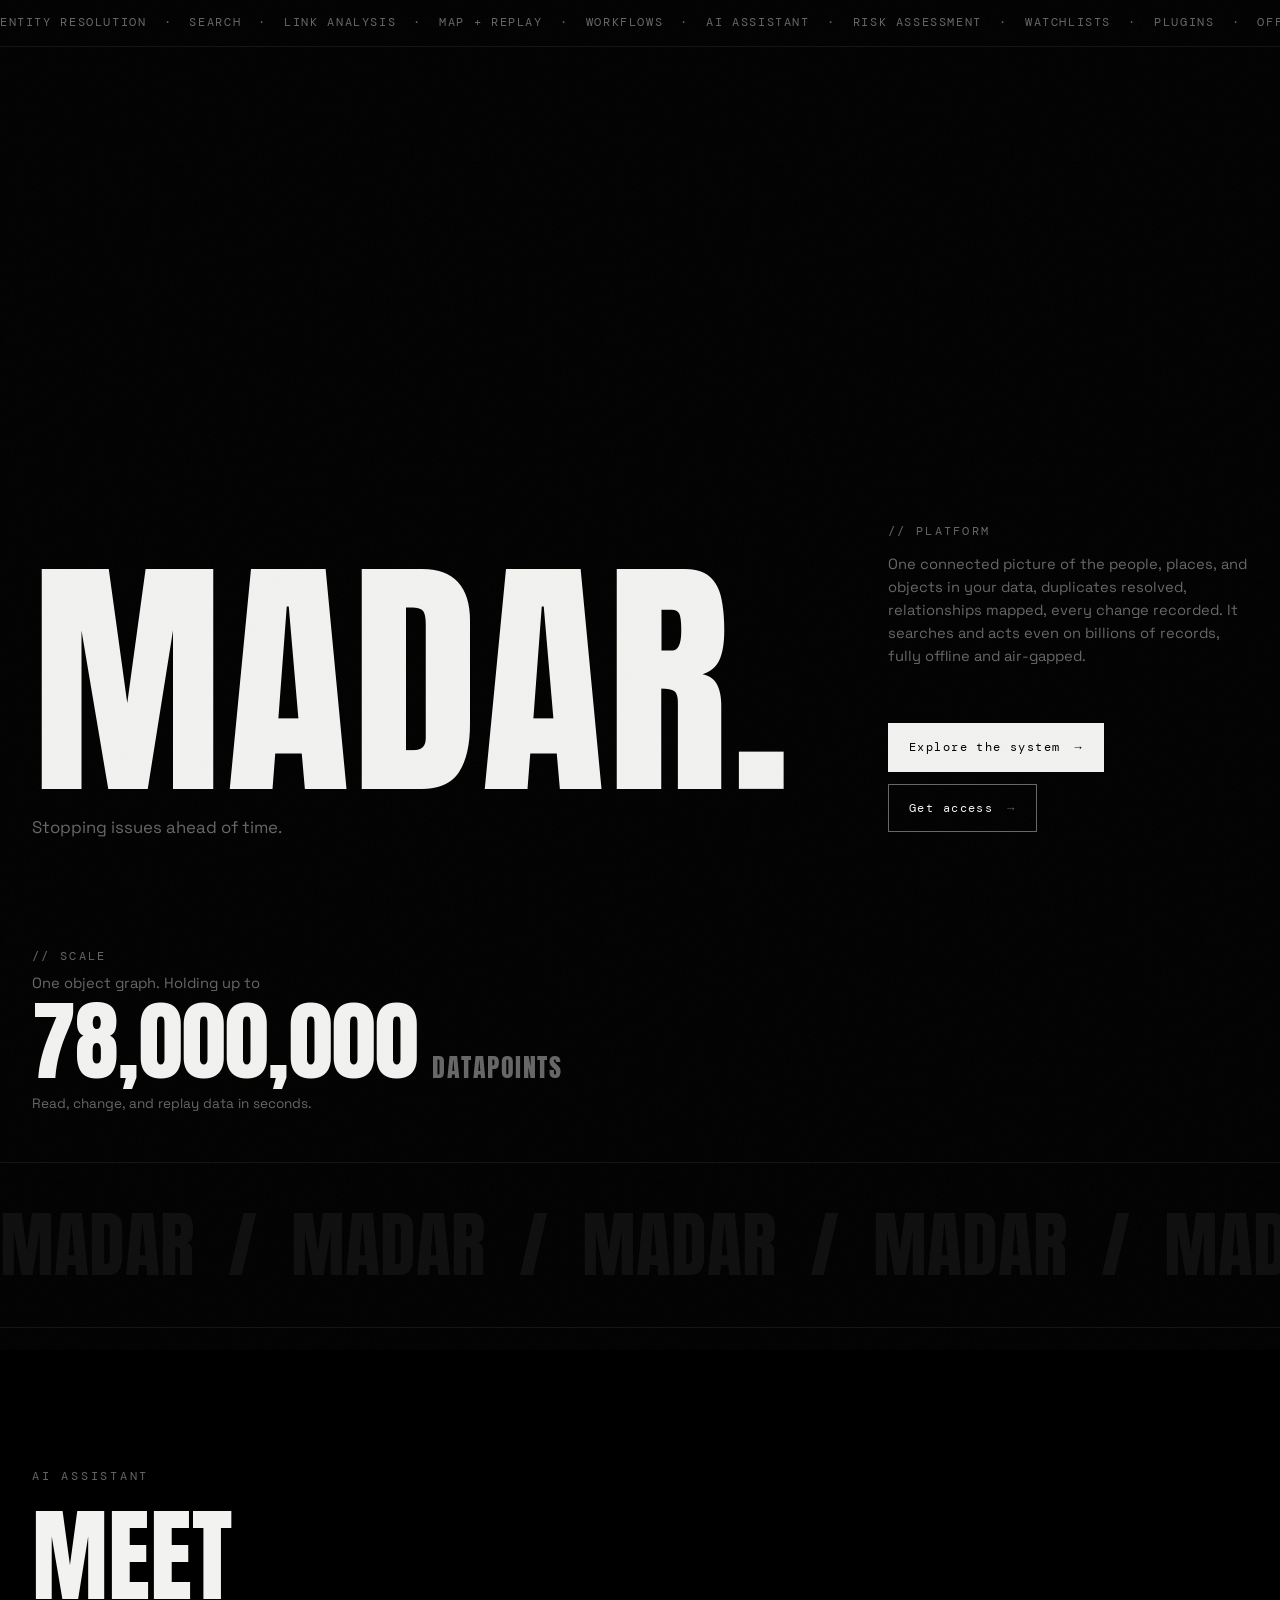
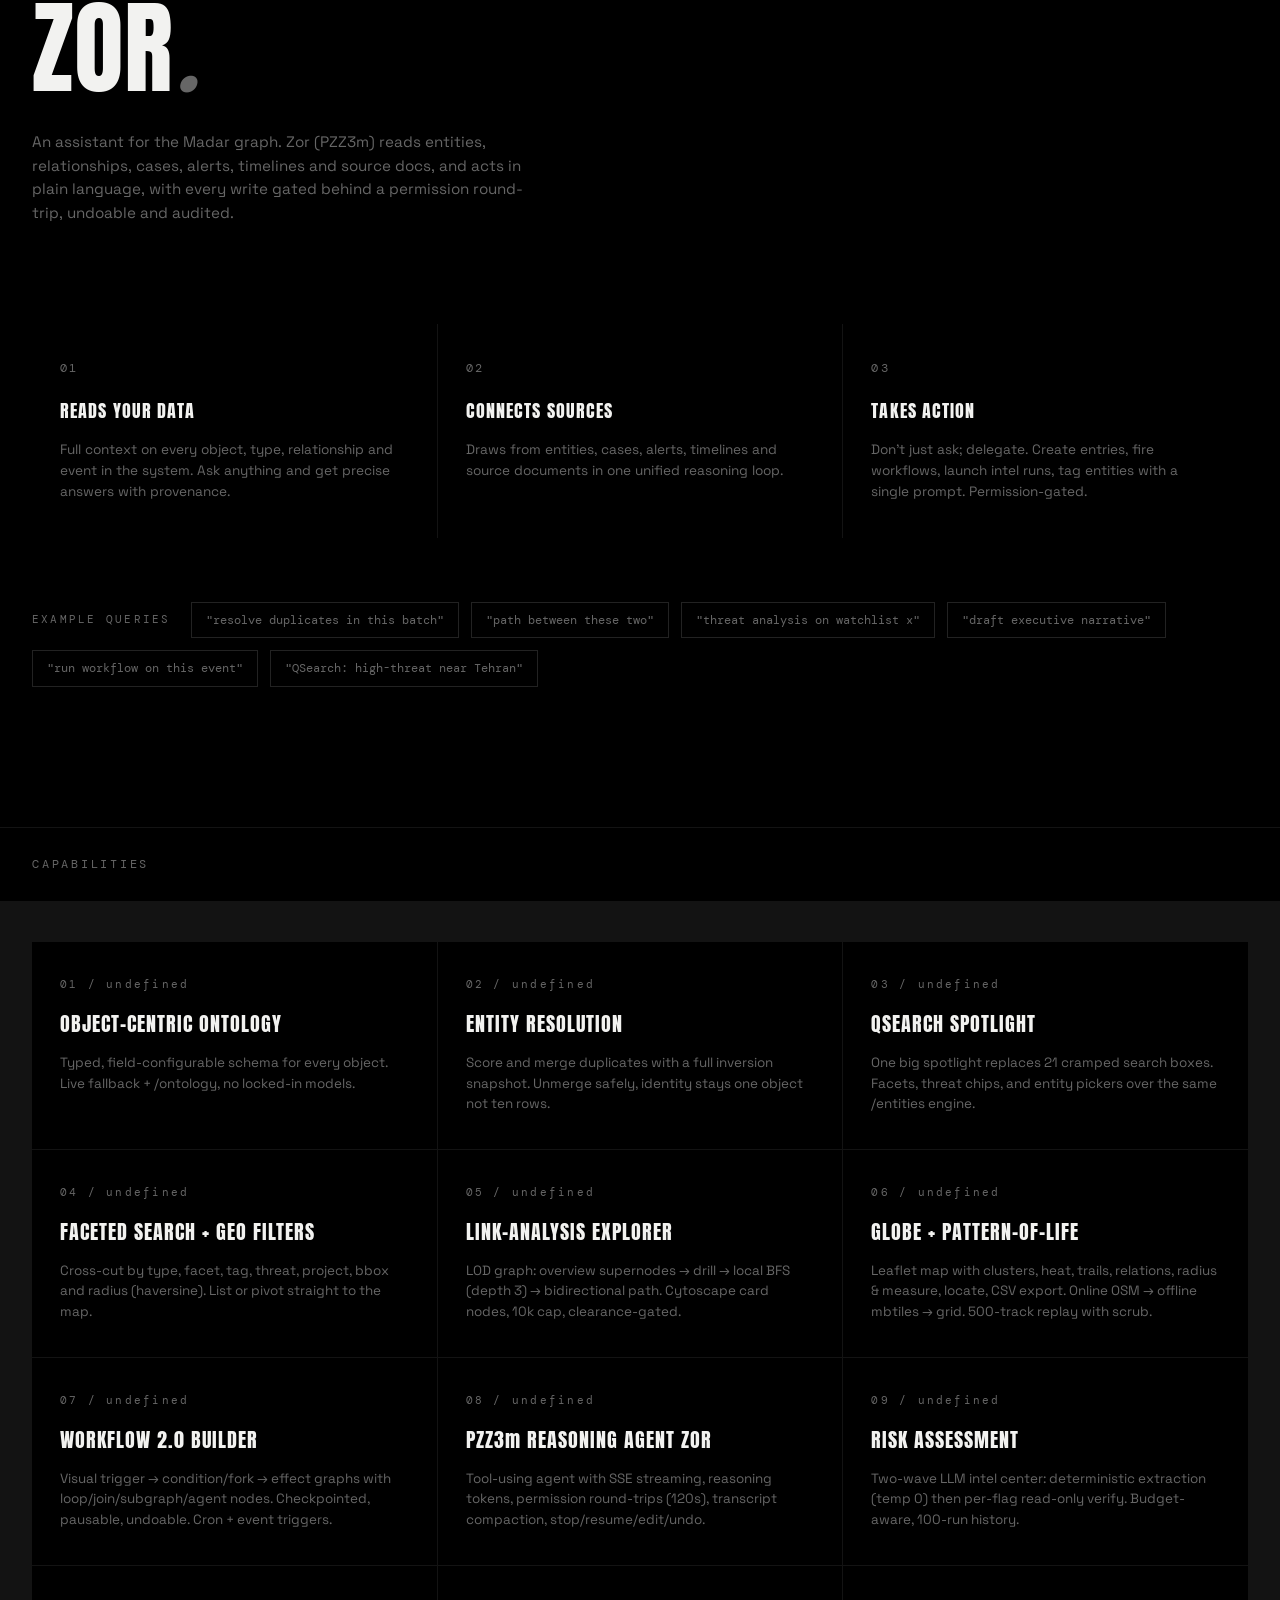
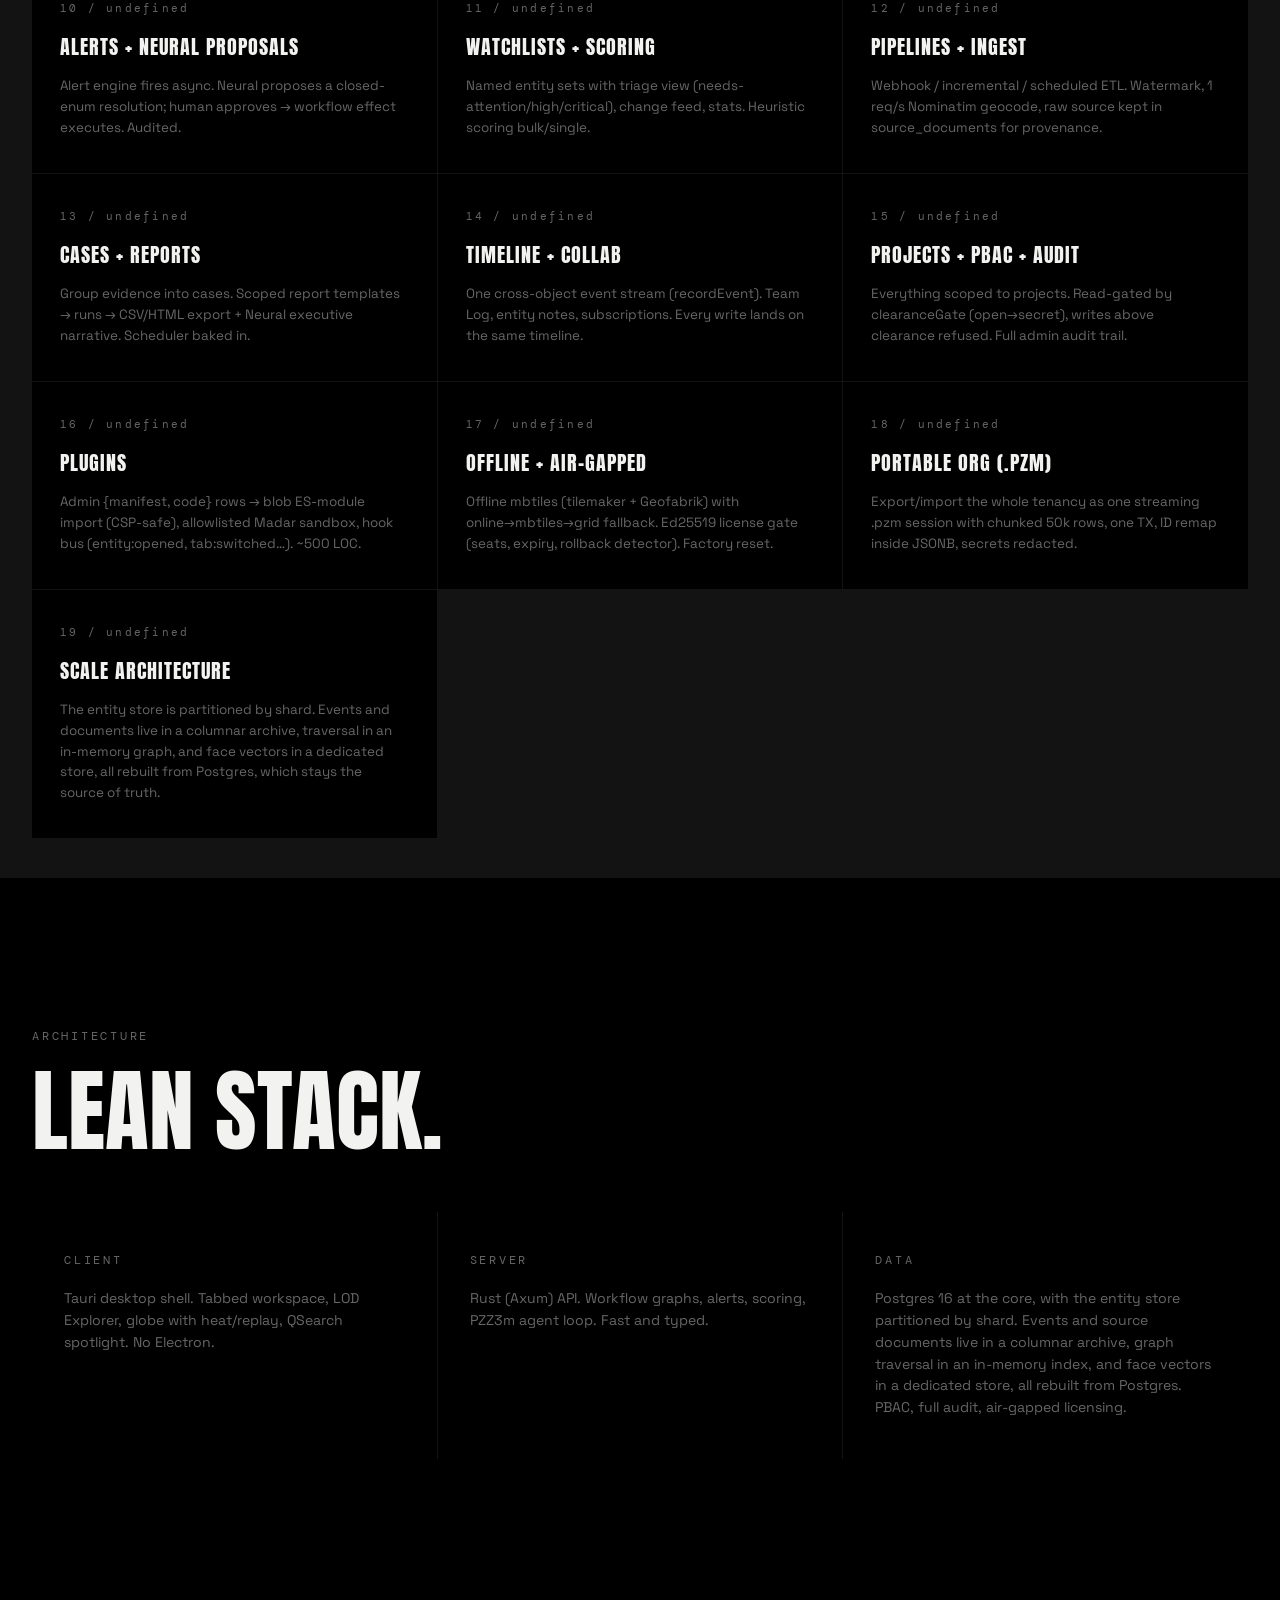
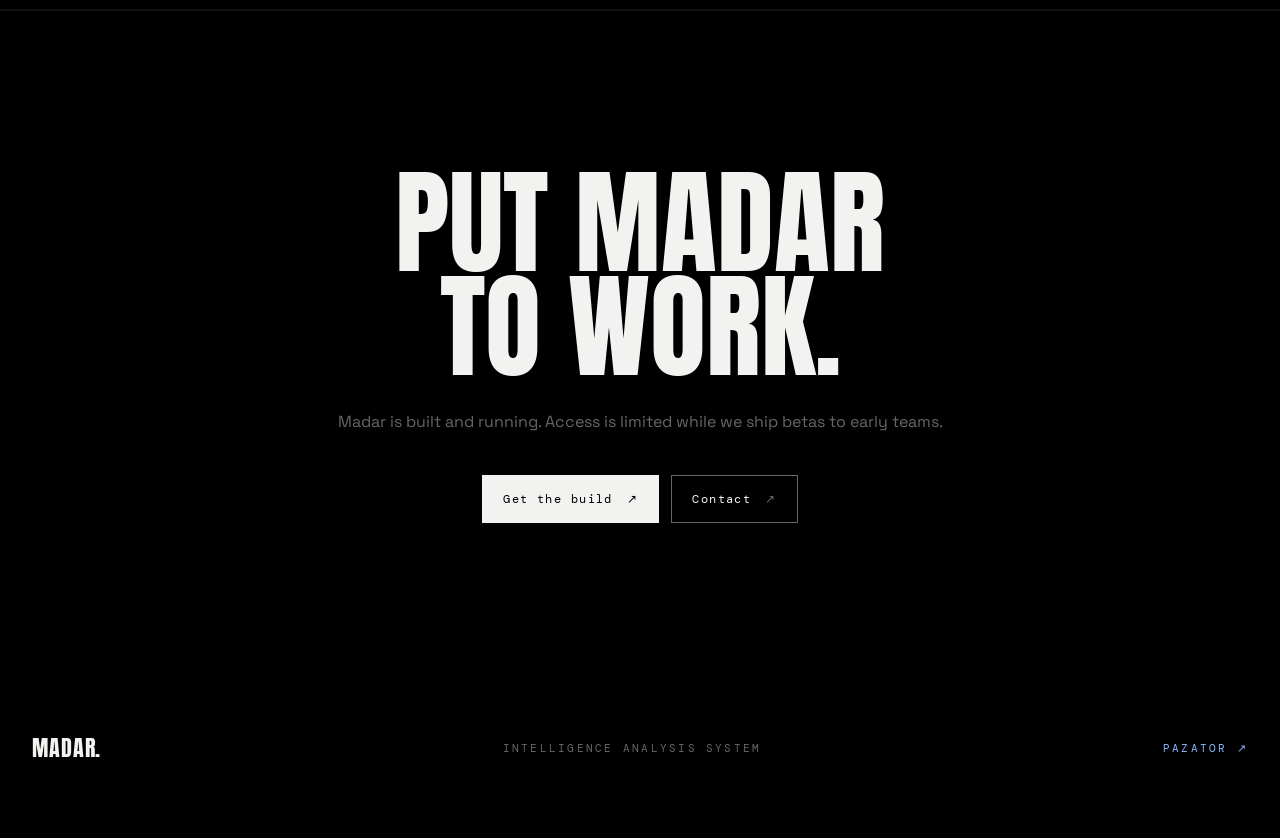
==== commit c1791b20: "not lying no more" ====
--- a/index.html
+++ b/index.html
@@ -5,17 +5,17 @@
   <meta charset="UTF-8" />
   <meta name="viewport" content="width=device-width, initial-scale=1.0" />
   <title>Madar - Intelligence Analysis System</title>
-  <meta name="description" content="Object-centric intelligence analysis. Resolve identity, map it, replay it, automate it. Tauri + Rust + Postgres. Air-gapped." />
+  <meta name="description" content="Object-centric intelligence analysis. One connected graph of the people, places and objects in your data. Search and act on billions of records, fully offline and air-gapped." />
   <link rel="icon" type="image/png" href="favicon.png" />
   <meta name="theme-color" content="#000000" />
   <meta property="og:title" content="Madar - Intelligence Analysis System" />
-  <meta property="og:description" content="Object-centric intelligence analysis. Resolve identity, map it, replay it, automate it." />
+  <meta property="og:description" content="Object-centric intelligence analysis. One connected graph of the people, places and objects in your data, searchable and actionable offline." />
   <meta property="og:image" content="https://aix-32.github.io/Madar/embed.png" />
   <meta property="og:type" content="website" />
   <meta name="twitter:card" content="summary_large_image" />
   <meta name="twitter:title" content="Madar - Intelligence Analysis System" />
   <meta name="twitter:description"
-    content="Object-centric intelligence analysis. Resolve identity, map it, replay it, automate it." />
+    content="Object-centric intelligence analysis. One connected graph of the people, places and objects in your data, searchable and actionable offline." />
   <meta name="twitter:image" content="https://aix-32.github.io/Madar/embed.png" />
   <link rel="preconnect" href="https://fonts.googleapis.com" />
   <link rel="preconnect" href="https://fonts.gstatic.com" crossorigin />
@@ -63,7 +63,7 @@
         <div class="hero-right">
           <div>
             <div class="hr-label">// PLATFORM</div>
-            <p class="hr-desc">Object-centric intelligence analysis. Tauri + Rust + Postgres. One resolved, classified graph that scales to billions of records. Search and act in seconds, even air-gapped.</p>
+            <p class="hr-desc">One connected picture of the people, places, and objects in your data, duplicates resolved, relationships mapped, every change recorded. It searches and acts even on billions of records, fully offline and air-gapped.</p>
           </div>
           <div>
             <div class="hr-actions">
@@ -78,7 +78,7 @@
     <section class="slide-status">
       <span class="sp-label">// SCALE</span>
       <p class="sp-lead">One object graph. Holding up to</p>
-      <div class="sp-version"><span class="sp-count" id="spCount">0</span><span class="sp-suffix"> DATAPOINTS</span>
+      <div class="sp-version"><span class="sp-count">78,000,000</span><span class="sp-suffix"> DATAPOINTS</span>
       </div>
       <p class="sp-sub">Read, change, and replay data in seconds.</p>
     </section>
@@ -160,7 +160,7 @@
         </div>
         <div class="sys-col reveal-up">
           <div class="sys-col-tag">DATA</div>
-          <p>Postgres 16 + pgvector + pg_trgm. PBAC, full audit, air-gapped licensing. Single table today, partitioned + columnar at a billion.</p>
+          <p>Postgres 16 at the core, with the entity store partitioned by shard. Events and source documents live in a columnar archive, graph traversal in an in-memory index, and face vectors in a dedicated store, all rebuilt from Postgres. PBAC, full audit, air-gapped licensing.</p>
         </div>
       </div>
     </section>
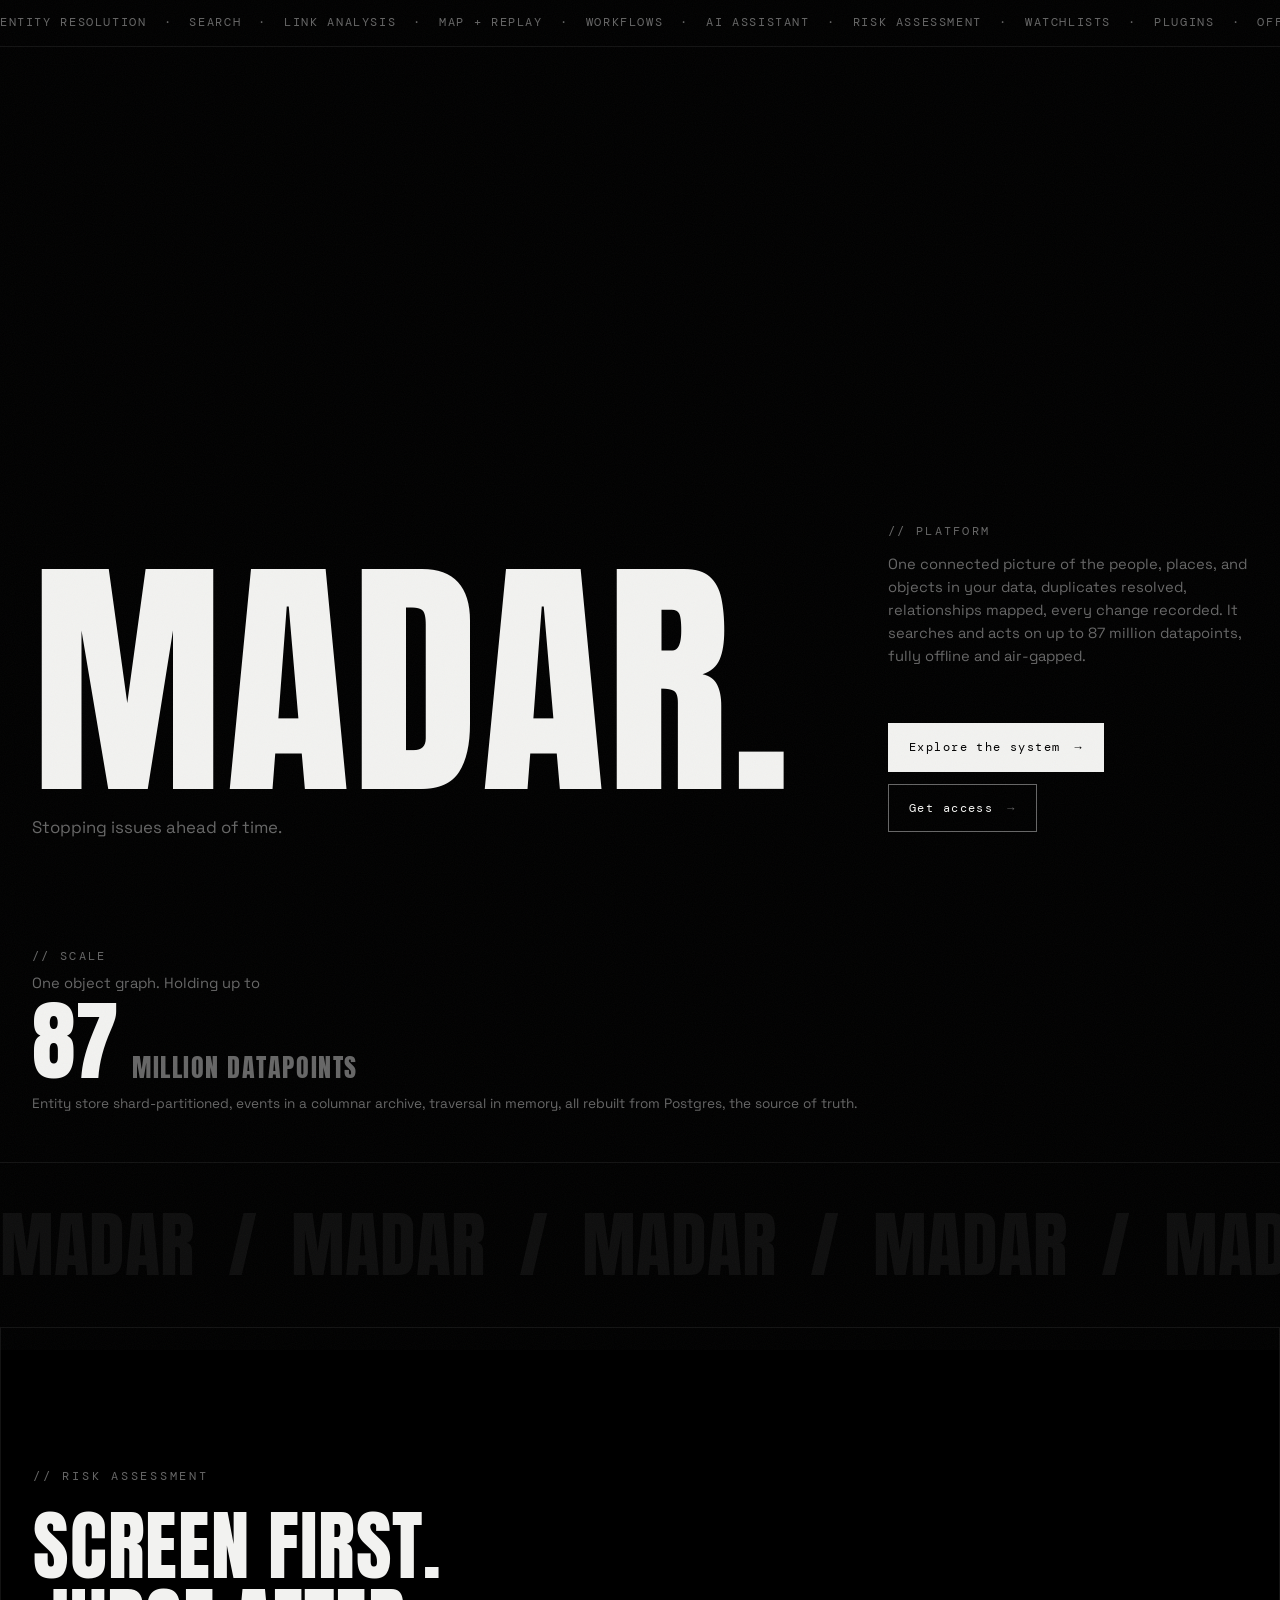
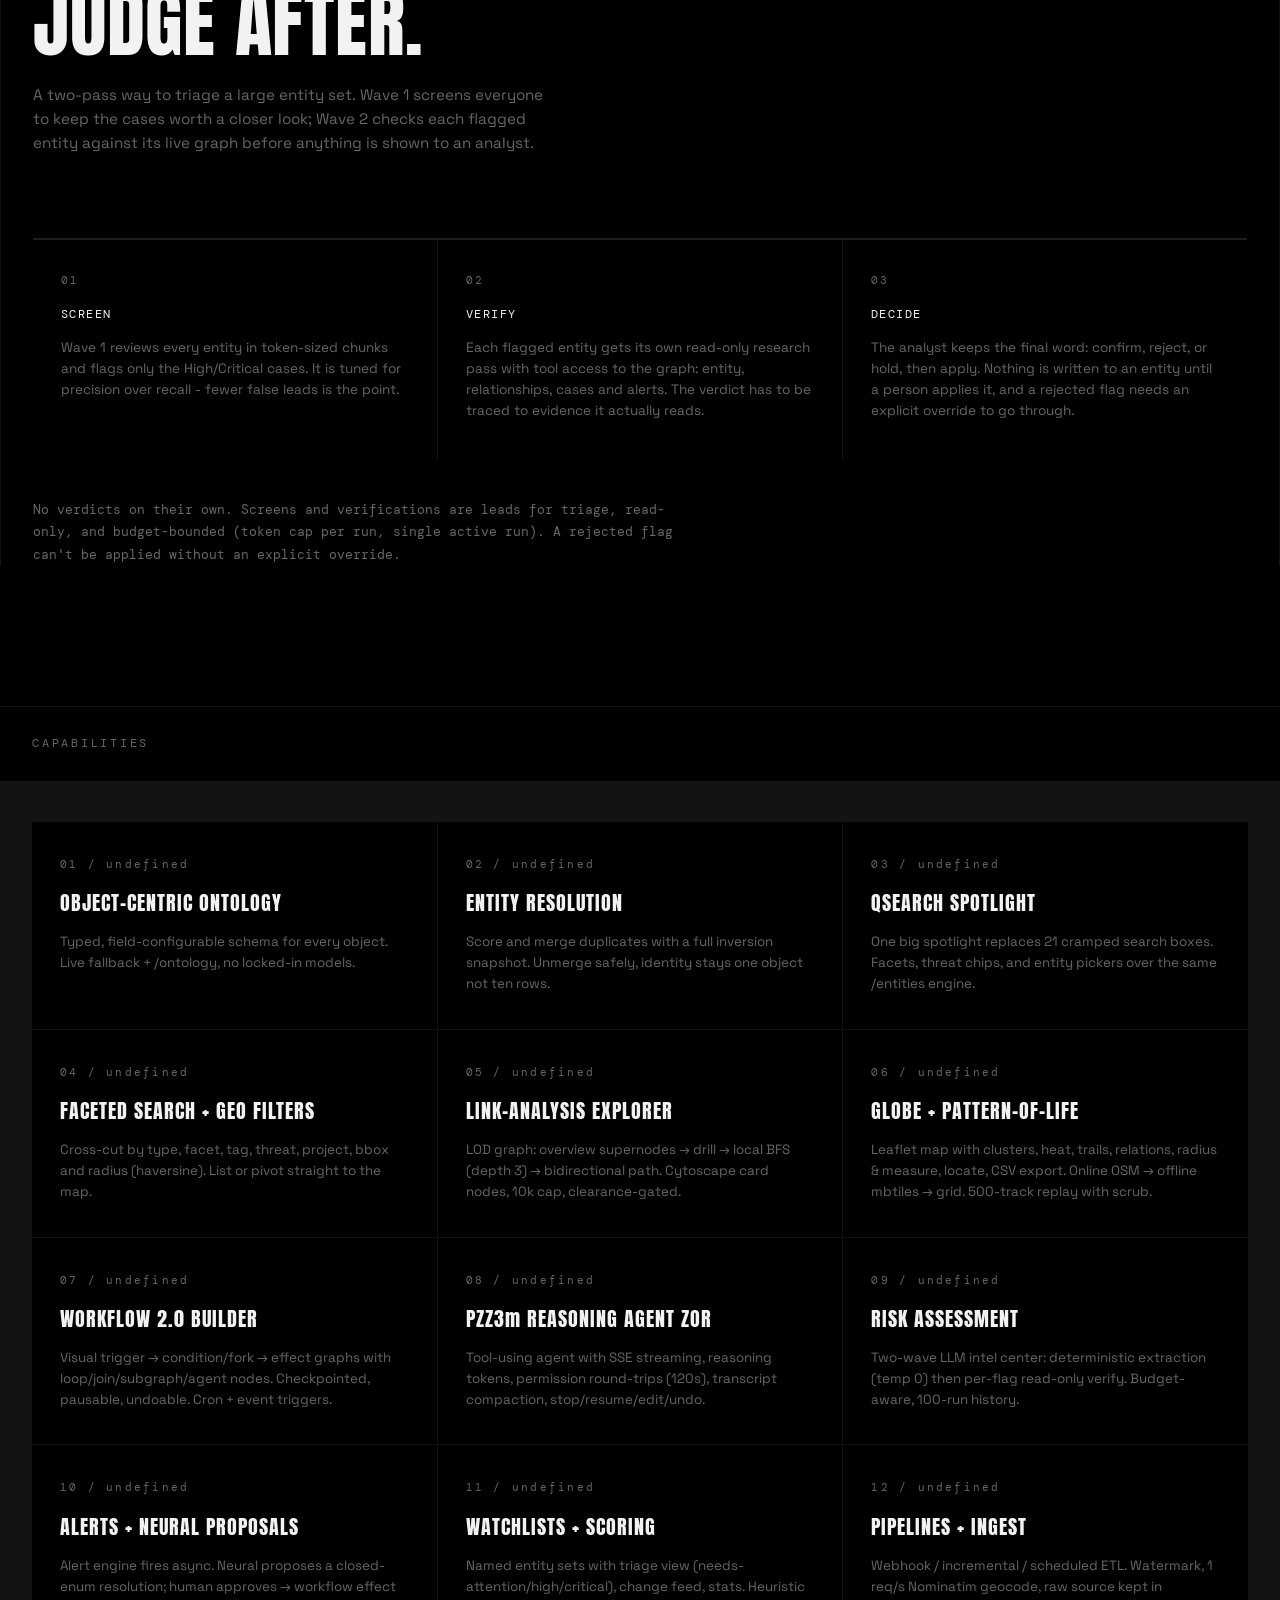
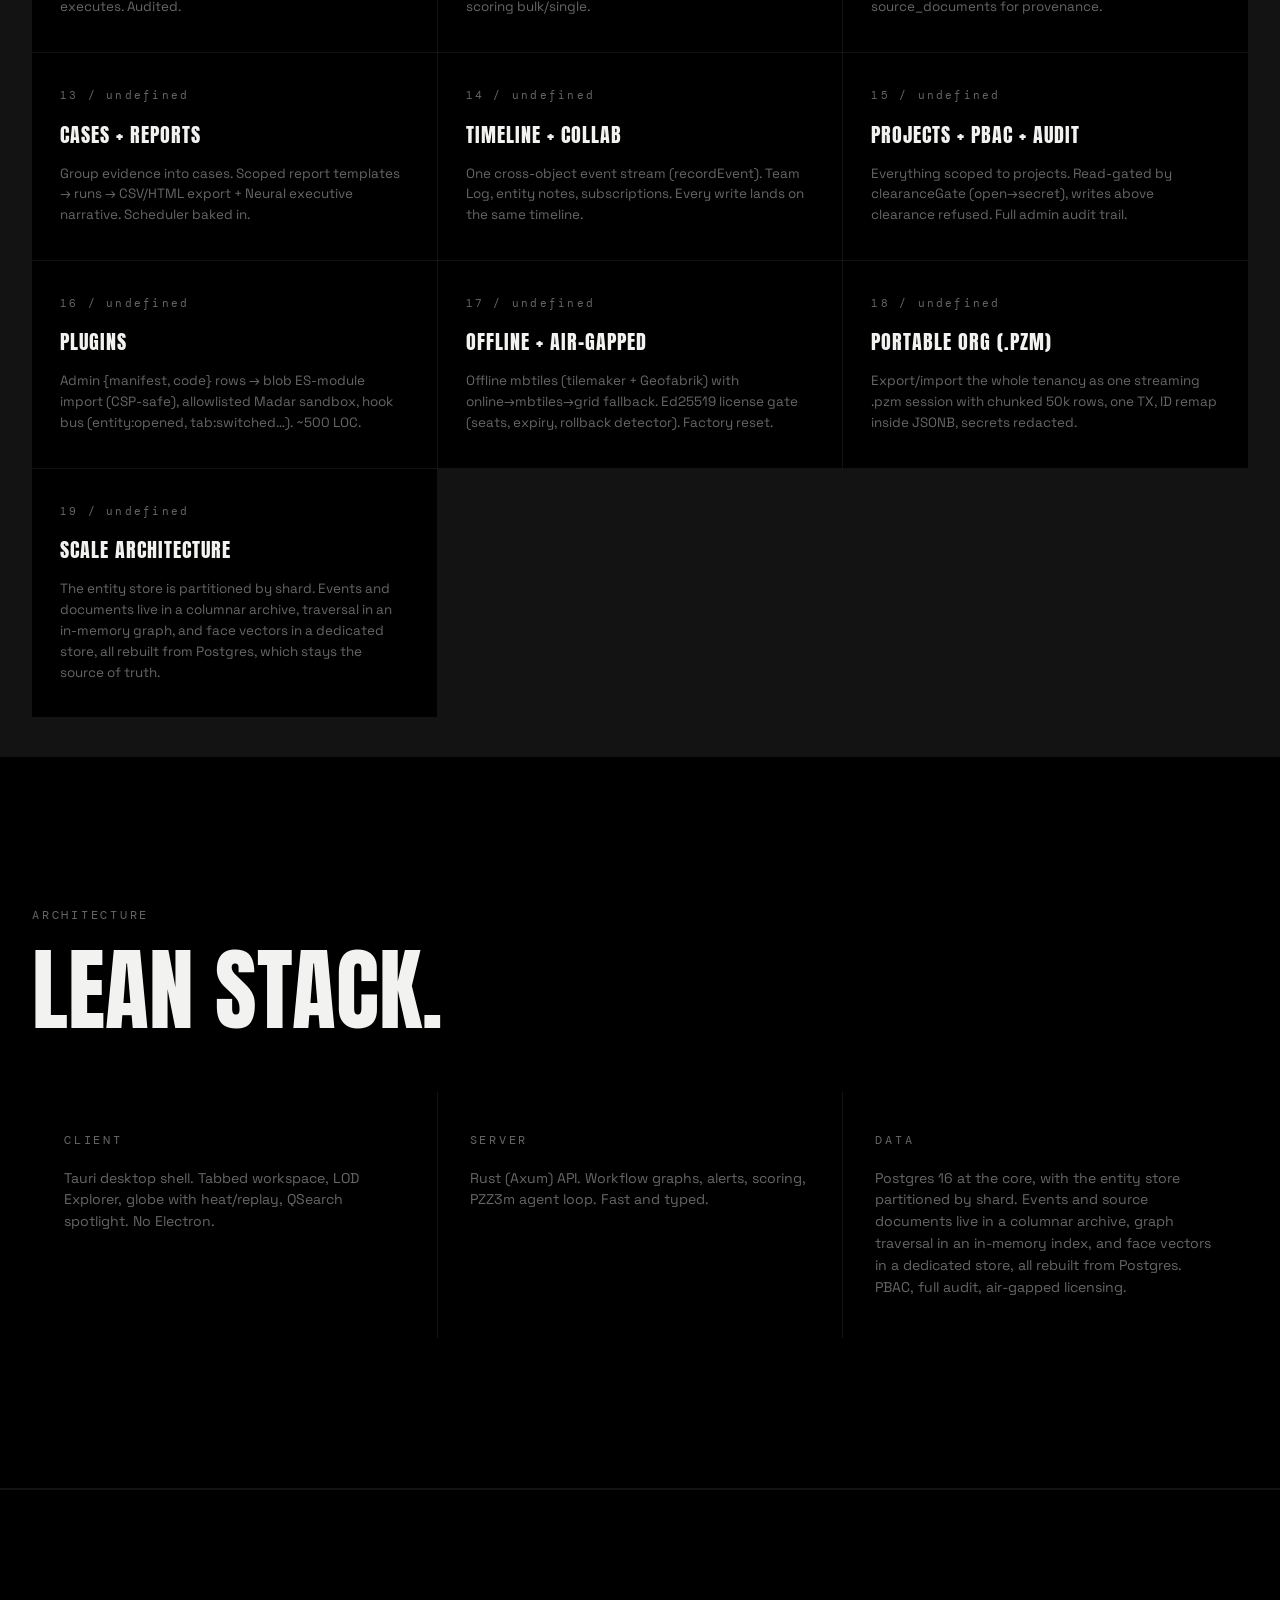
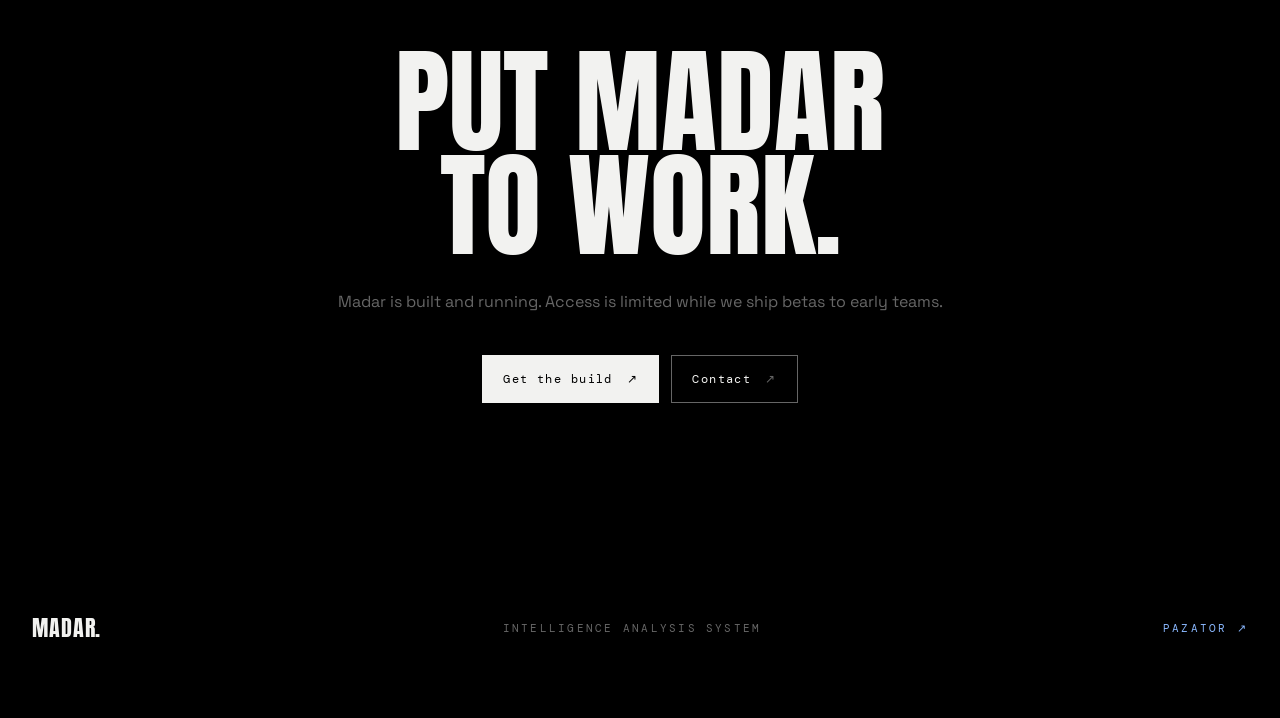
==== commit 81829c13: "risky biz" ====
--- a/index.html
+++ b/index.html
@@ -5,17 +5,17 @@
   <meta charset="UTF-8" />
   <meta name="viewport" content="width=device-width, initial-scale=1.0" />
   <title>Madar - Intelligence Analysis System</title>
-  <meta name="description" content="Object-centric intelligence analysis. One connected graph of the people, places and objects in your data. Search and act on billions of records, fully offline and air-gapped." />
+  <meta name="description" content="Object-centric intelligence analysis. One connected graph of the people, places and objects in your data. Search and act on up to 87 million datapoints, fully offline and air-gapped." />
   <link rel="icon" type="image/png" href="favicon.png" />
   <meta name="theme-color" content="#000000" />
   <meta property="og:title" content="Madar - Intelligence Analysis System" />
-  <meta property="og:description" content="Object-centric intelligence analysis. One connected graph of the people, places and objects in your data, searchable and actionable offline." />
+  <meta property="og:description" content="Object-centric intelligence analysis. One connected graph of up to 87 million datapoints of people, places and objects, searchable and actionable offline." />
   <meta property="og:image" content="https://aix-32.github.io/Madar/embed.png" />
   <meta property="og:type" content="website" />
   <meta name="twitter:card" content="summary_large_image" />
   <meta name="twitter:title" content="Madar - Intelligence Analysis System" />
   <meta name="twitter:description"
-    content="Object-centric intelligence analysis. One connected graph of the people, places and objects in your data, searchable and actionable offline." />
+    content="Object-centric intelligence analysis. One connected graph of up to 87 million datapoints of people, places and objects, searchable and actionable offline." />
   <meta name="twitter:image" content="https://aix-32.github.io/Madar/embed.png" />
   <link rel="preconnect" href="https://fonts.googleapis.com" />
   <link rel="preconnect" href="https://fonts.gstatic.com" crossorigin />
@@ -31,7 +31,6 @@
     <div class="hd-inner">
       <a class="hd-word" href="#hero">MADAR.</a>
       <nav class="hd-links">
-        <a href="#zor">AGENT</a>
         <a href="#capabilities">CAPABILITIES</a>
         <a href="#system">SYSTEM</a>
       </nav>
@@ -63,11 +62,11 @@
         <div class="hero-right">
           <div>
             <div class="hr-label">// PLATFORM</div>
-            <p class="hr-desc">One connected picture of the people, places, and objects in your data, duplicates resolved, relationships mapped, every change recorded. It searches and acts even on billions of records, fully offline and air-gapped.</p>
+            <p class="hr-desc">One connected picture of the people, places, and objects in your data, duplicates resolved, relationships mapped, every change recorded. It searches and acts on up to 87 million datapoints, fully offline and air-gapped.</p>
           </div>
           <div>
             <div class="hr-actions">
-              <a href="#zor" class="hbtn fill"><span>Explore the system</span><span class="a">→</span></a>
+              <a href="#capabilities" class="hbtn fill"><span>Explore the system</span><span class="a">→</span></a>
               <a href="#deploy" class="hbtn"><span>Get access</span><span class="a">→</span></a>
             </div>
           </div>
@@ -78,9 +77,9 @@
     <section class="slide-status">
       <span class="sp-label">// SCALE</span>
       <p class="sp-lead">One object graph. Holding up to</p>
-      <div class="sp-version"><span class="sp-count">78,000,000</span><span class="sp-suffix"> DATAPOINTS</span>
+      <div class="sp-version"><span class="sp-count">87</span><span class="sp-suffix"> MILLION DATAPOINTS</span>
       </div>
-      <p class="sp-sub">Read, change, and replay data in seconds.</p>
+      <p class="sp-sub">Entity store shard-partitioned, events in a columnar archive, traversal in memory, all rebuilt from Postgres, the source of truth.</p>
     </section>
 
     <div class="wmarquee" aria-hidden="true">
@@ -94,49 +93,30 @@
       </div>
     </div>
 
-    <section class="zor-section" id="zor">
-      <div class="zor-top">
-        <div class="zor-intro reveal-right">
-          <div class="zor-eyebrow">AI ASSISTANT</div>
-          <div class="zor-title">
-            MEET<br />ZOR<span class="zor-italic">.</span>
-          </div>
-          <p class="zor-lead">An assistant for the Madar graph. Zor (PZZ3m) reads entities,
-            relationships, cases, alerts, timelines and source docs, and acts in plain language, with every write gated
-            behind a permission round-trip, undoable and audited.</p>
+    <section class="risk-section" id="risk">
+      <div class="risk-head reveal-up">
+        <div class="risk-eyebrow">// RISK ASSESSMENT</div>
+        <div class="risk-title">Screen first.<br />Judge after.</div>
+        <p class="risk-lead">A two-pass way to triage a large entity set. Wave 1 screens everyone to keep the cases worth a closer look; Wave 2 checks each flagged entity against its live graph before anything is shown to an analyst.</p>
+      </div>
+      <div class="risk-grid">
+        <div class="risk-card reveal-up">
+          <div class="risk-index">01</div>
+          <div class="risk-card-title">Screen</div>
+          <p class="risk-card-desc">Wave 1 reviews every entity in token-sized chunks and flags only the High/Critical cases. It is tuned for precision over recall - fewer false leads is the point.</p>
+        </div>
+        <div class="risk-card reveal-up">
+          <div class="risk-index">02</div>
+          <div class="risk-card-title">Verify</div>
+          <p class="risk-card-desc">Each flagged entity gets its own read-only research pass with tool access to the graph: entity, relationships, cases and alerts. The verdict has to be traced to evidence it actually reads.</p>
+        </div>
+        <div class="risk-card reveal-up">
+          <div class="risk-index">03</div>
+          <div class="risk-card-title">Decide</div>
+          <p class="risk-card-desc">The analyst keeps the final word: confirm, reject, or hold, then apply. Nothing is written to an entity until a person applies it, and a rejected flag needs an explicit override to go through.</p>
         </div>
       </div>
-
-      <div class="zor-caps">
-        <div class="zor-cap reveal-up">
-          <div class="cap-num">01</div>
-          <div class="cap-title">READS YOUR DATA</div>
-          <p class="cap-desc">Full context on every object, type, relationship and event in the system. Ask anything and
-            get precise answers with provenance.</p>
-        </div>
-        <div class="zor-cap reveal-up">
-          <div class="cap-num">02</div>
-          <div class="cap-title">CONNECTS SOURCES</div>
-          <p class="cap-desc">Draws from entities, cases, alerts, timelines and source documents in one unified
-            reasoning loop.</p>
-        </div>
-        <div class="zor-cap reveal-up">
-          <div class="cap-num">03</div>
-          <div class="cap-title">TAKES ACTION</div>
-          <p class="cap-desc">Don't just ask; delegate. Create entries, fire workflows, launch intel runs, tag entities
-            with a single prompt. Permission-gated.</p>
-        </div>
-      </div>
-
-      <div class="zor-queries">
-        <span class="zq-label">EXAMPLE QUERIES</span>
-        <span class="zq-tag">"resolve duplicates in this batch"</span>
-        <span class="zq-tag">"path between these two"</span>
-        <span class="zq-tag">"threat analysis on watchlist x"</span>
-        <span class="zq-tag">"draft executive narrative"</span>
-        <span class="zq-tag">"run workflow on this event"</span>
-        <span class="zq-tag">"QSearch: high-threat near Tehran"</span>
-      </div>
+      <p class="risk-note reveal-up">No verdicts on their own. Screens and verifications are leads for triage, read-only, and budget-bounded (token cap per run, single active run). A rejected flag can't be applied without an explicit override.</p>
     </section>
 
     <section class="pb-section" id="capabilities">
--- a/style.css
+++ b/style.css
@@ -695,4 +695,96 @@
   .zor-caps {
     grid-template-columns: 1fr;
   }
-}+}
+/* Risk assessment — no-style identity, honest copy, no drama */
+.risk-section {
+  max-width: 1440px;
+  margin: 0 auto;
+  padding: 140px 32px 0;
+  border-left: 1px solid rgba(242, 242, 240, 0.08);
+  border-right: 1px solid rgba(242, 242, 240, 0.08);
+}
+
+.risk-head {
+  max-width: 720px;
+}
+
+.risk-eyebrow {
+  font-family: var(--mono);
+  font-size: 0.72rem;
+  letter-spacing: 0.24em;
+  color: var(--dim);
+  margin-bottom: 22px;
+}
+
+.risk-title {
+  font-family: var(--display);
+  font-weight: 400;
+  font-size: clamp(2.6rem, 6vw, 5rem);
+  line-height: 1;
+  letter-spacing: 0.01em;
+  color: var(--off);
+  text-transform: uppercase;
+}
+
+.risk-lead {
+  margin-top: 22px;
+  color: var(--dim);
+  max-width: 520px;
+  font-size: 0.95rem;
+}
+
+.risk-grid {
+  display: grid;
+  grid-template-columns: repeat(3, 1fr);
+  gap: 1px;
+  background: rgba(242, 242, 240, 0.08);
+  margin-top: 84px;
+}
+
+.risk-card {
+  background: var(--black);
+  padding: 34px 28px 38px;
+  position: relative;
+}
+
+.risk-card::before {
+  content: "";
+  position: absolute;
+  top: 0;
+  left: 0;
+  width: 100%;
+  height: 2px;
+  background: rgba(242, 242, 240, 0.12);
+}
+
+.risk-index {
+  font-family: var(--mono);
+  font-size: 0.7rem;
+  letter-spacing: 0.18em;
+  color: var(--dim);
+  margin-bottom: 16px;
+}
+
+.risk-card-title {
+  font-family: var(--mono);
+  font-size: 0.78rem;
+  letter-spacing: 0.12em;
+  text-transform: uppercase;
+  color: var(--off);
+  margin-bottom: 12px;
+}
+
+.risk-card-desc {
+  color: var(--dim);
+  font-size: 0.85rem;
+}
+
+.risk-note {
+  margin-top: 40px;
+  max-width: 640px;
+  color: var(--dim);
+  font-size: 0.82rem;
+  font-family: var(--mono);
+  line-height: 1.7;
+}
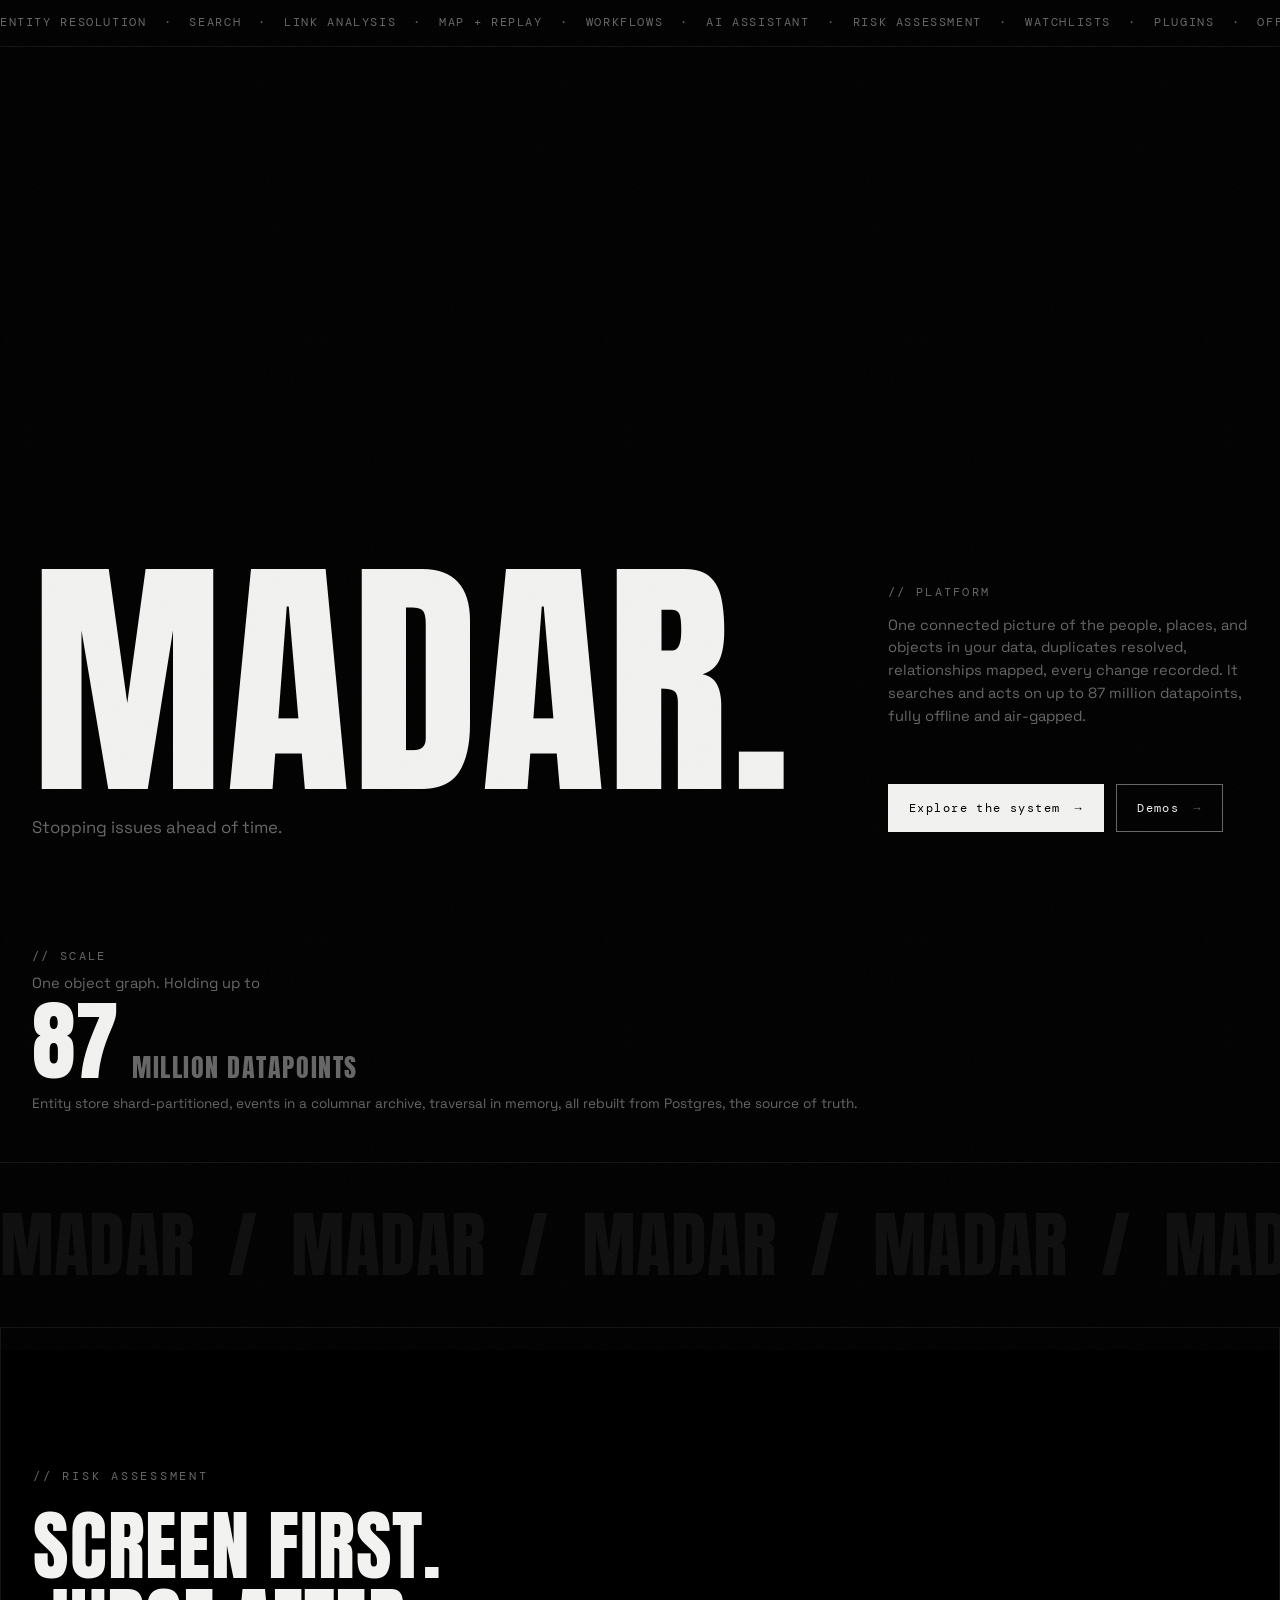
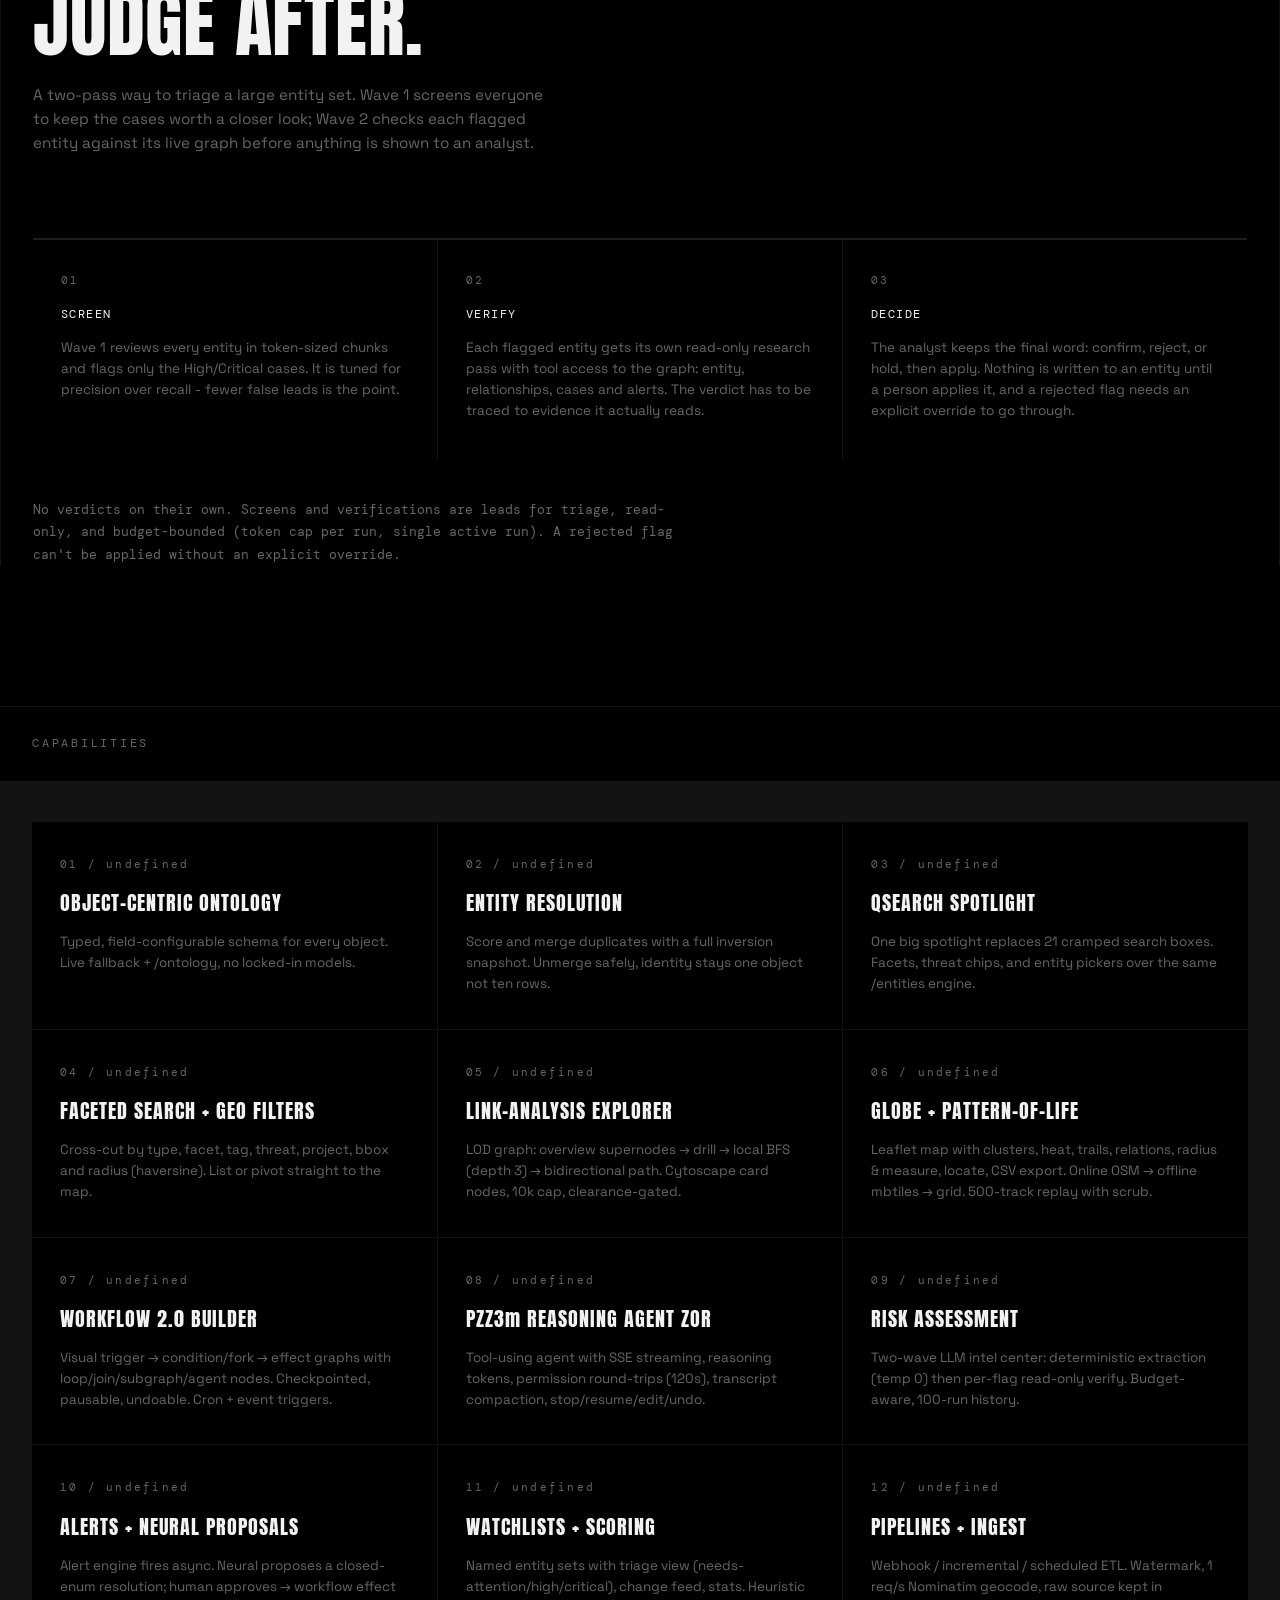
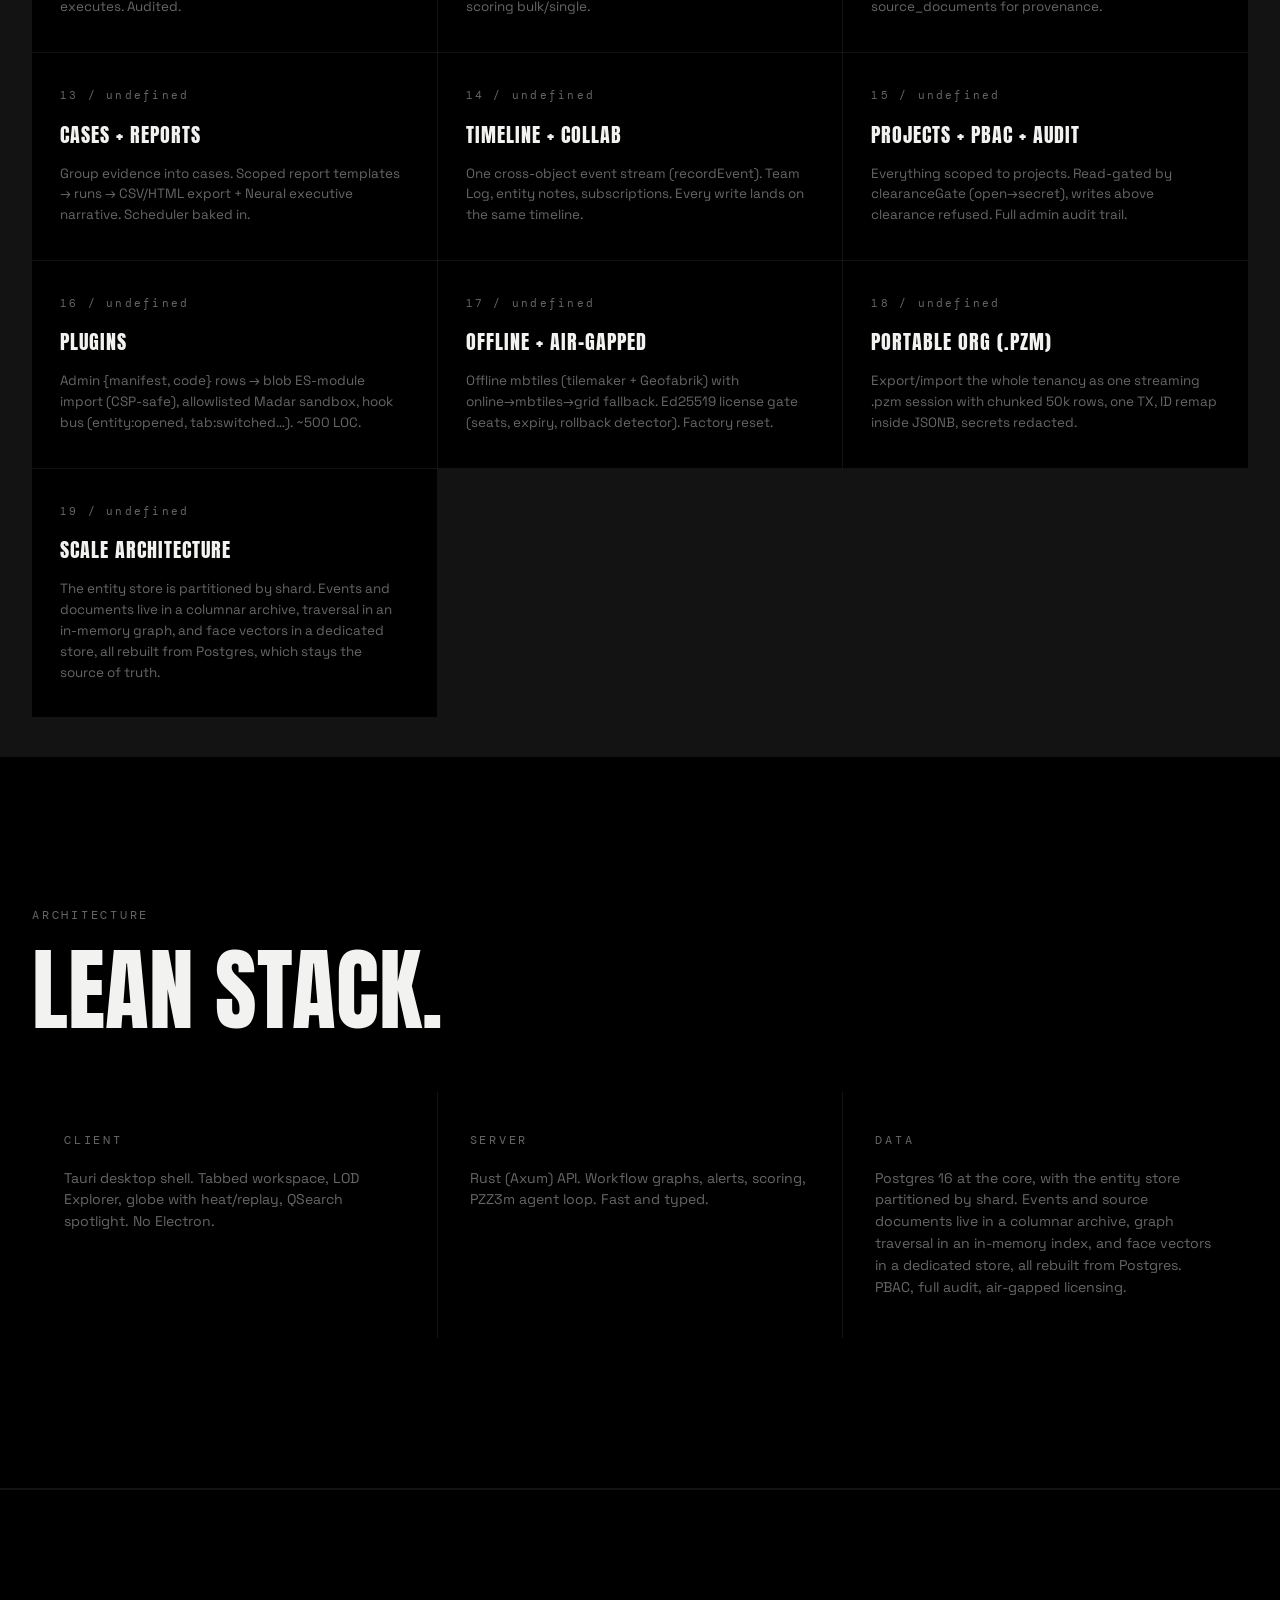
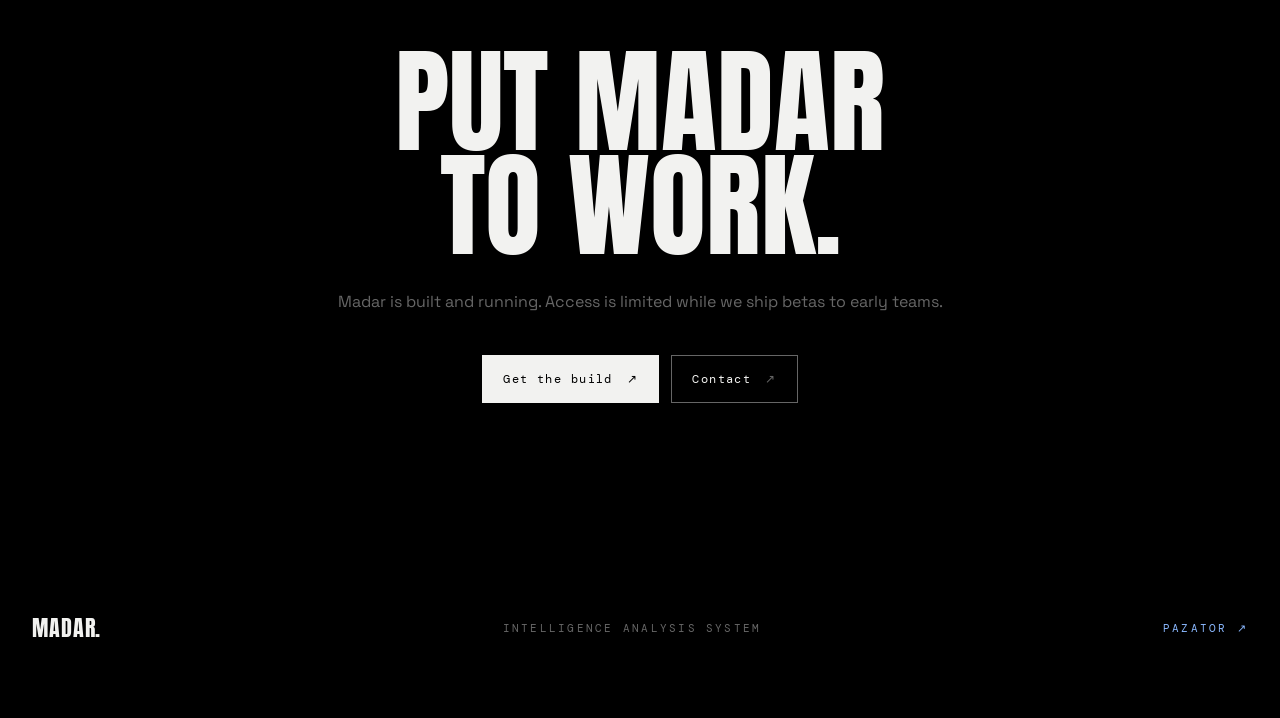
==== commit 3ba4a6b2: "benchmarks" ====
--- a/index.html
+++ b/index.html
@@ -5,11 +5,13 @@
   <meta charset="UTF-8" />
   <meta name="viewport" content="width=device-width, initial-scale=1.0" />
   <title>Madar - Intelligence Analysis System</title>
-  <meta name="description" content="Object-centric intelligence analysis. One connected graph of the people, places and objects in your data. Search and act on up to 87 million datapoints, fully offline and air-gapped." />
+  <meta name="description"
+    content="Object-centric intelligence analysis. One connected graph of the people, places and objects in your data. Search and act on up to 87 million datapoints, fully offline and air-gapped." />
   <link rel="icon" type="image/png" href="favicon.png" />
   <meta name="theme-color" content="#000000" />
   <meta property="og:title" content="Madar - Intelligence Analysis System" />
-  <meta property="og:description" content="Object-centric intelligence analysis. One connected graph of up to 87 million datapoints of people, places and objects, searchable and actionable offline." />
+  <meta property="og:description"
+    content="Object-centric intelligence analysis. One connected graph of up to 87 million datapoints of people, places and objects, searchable and actionable offline." />
   <meta property="og:image" content="https://aix-32.github.io/Madar/embed.png" />
   <meta property="og:type" content="website" />
   <meta name="twitter:card" content="summary_large_image" />
@@ -45,10 +47,12 @@
         <div class="ticker-inner">
           <span>ENTITY RESOLUTION &nbsp;·&nbsp; SEARCH &nbsp;·&nbsp; LINK ANALYSIS
             &nbsp;·&nbsp; MAP + REPLAY &nbsp;·&nbsp; WORKFLOWS &nbsp;·&nbsp; AI ASSISTANT &nbsp;·&nbsp; RISK ASSESSMENT
-            &nbsp;·&nbsp; WATCHLISTS &nbsp;·&nbsp; PLUGINS &nbsp;·&nbsp; OFFLINE MAPS &nbsp;·&nbsp; ACCESS CONTROL &nbsp;·&nbsp;
+            &nbsp;·&nbsp; WATCHLISTS &nbsp;·&nbsp; PLUGINS &nbsp;·&nbsp; OFFLINE MAPS &nbsp;·&nbsp; ACCESS CONTROL
+            &nbsp;·&nbsp;
             AUDIT &nbsp;·&nbsp;</span><span>ENTITY RESOLUTION &nbsp;·&nbsp; SEARCH &nbsp;·&nbsp; LINK ANALYSIS
             &nbsp;·&nbsp; MAP + REPLAY &nbsp;·&nbsp; WORKFLOWS &nbsp;·&nbsp; AI ASSISTANT &nbsp;·&nbsp; RISK ASSESSMENT
-            &nbsp;·&nbsp; WATCHLISTS &nbsp;·&nbsp; PLUGINS &nbsp;·&nbsp; OFFLINE MAPS &nbsp;·&nbsp; ACCESS CONTROL &nbsp;·&nbsp;
+            &nbsp;·&nbsp; WATCHLISTS &nbsp;·&nbsp; PLUGINS &nbsp;·&nbsp; OFFLINE MAPS &nbsp;·&nbsp; ACCESS CONTROL
+            &nbsp;·&nbsp;
             AUDIT &nbsp;·&nbsp;</span>
         </div>
       </div>
@@ -62,12 +66,14 @@
         <div class="hero-right">
           <div>
             <div class="hr-label">// PLATFORM</div>
-            <p class="hr-desc">One connected picture of the people, places, and objects in your data, duplicates resolved, relationships mapped, every change recorded. It searches and acts on up to 87 million datapoints, fully offline and air-gapped.</p>
+            <p class="hr-desc">One connected picture of the people, places, and objects in your data, duplicates
+              resolved, relationships mapped, every change recorded. It searches and acts on up to 87 million
+              datapoints, fully offline and air-gapped.</p>
           </div>
           <div>
             <div class="hr-actions">
               <a href="#capabilities" class="hbtn fill"><span>Explore the system</span><span class="a">→</span></a>
-              <a href="#deploy" class="hbtn"><span>Get access</span><span class="a">→</span></a>
+              <a href="benchmarks/" class="hbtn"><span>Demos</span><span class="a">→</span></a>
             </div>
           </div>
         </div>
@@ -79,7 +85,8 @@
       <p class="sp-lead">One object graph. Holding up to</p>
       <div class="sp-version"><span class="sp-count">87</span><span class="sp-suffix"> MILLION DATAPOINTS</span>
       </div>
-      <p class="sp-sub">Entity store shard-partitioned, events in a columnar archive, traversal in memory, all rebuilt from Postgres, the source of truth.</p>
+      <p class="sp-sub">Entity store shard-partitioned, events in a columnar archive, traversal in memory, all rebuilt
+        from Postgres, the source of truth.</p>
     </section>
 
     <div class="wmarquee" aria-hidden="true">
@@ -97,26 +104,35 @@
       <div class="risk-head reveal-up">
         <div class="risk-eyebrow">// RISK ASSESSMENT</div>
         <div class="risk-title">Screen first.<br />Judge after.</div>
-        <p class="risk-lead">A two-pass way to triage a large entity set. Wave 1 screens everyone to keep the cases worth a closer look; Wave 2 checks each flagged entity against its live graph before anything is shown to an analyst.</p>
+        <p class="risk-lead">A two-pass way to triage a large entity set. Wave 1 screens everyone to keep the cases
+          worth a closer look; Wave 2 checks each flagged entity against its live graph before anything is shown to an
+          analyst.</p>
       </div>
       <div class="risk-grid">
         <div class="risk-card reveal-up">
           <div class="risk-index">01</div>
           <div class="risk-card-title">Screen</div>
-          <p class="risk-card-desc">Wave 1 reviews every entity in token-sized chunks and flags only the High/Critical cases. It is tuned for precision over recall - fewer false leads is the point.</p>
+          <p class="risk-card-desc">Wave 1 reviews every entity in token-sized chunks and flags only the High/Critical
+            cases. It is tuned for precision over recall - fewer false leads is the point.</p>
         </div>
         <div class="risk-card reveal-up">
           <div class="risk-index">02</div>
           <div class="risk-card-title">Verify</div>
-          <p class="risk-card-desc">Each flagged entity gets its own read-only research pass with tool access to the graph: entity, relationships, cases and alerts. The verdict has to be traced to evidence it actually reads.</p>
+          <p class="risk-card-desc">Each flagged entity gets its own read-only research pass with tool access to the
+            graph: entity, relationships, cases and alerts. The verdict has to be traced to evidence it actually reads.
+          </p>
         </div>
         <div class="risk-card reveal-up">
           <div class="risk-index">03</div>
           <div class="risk-card-title">Decide</div>
-          <p class="risk-card-desc">The analyst keeps the final word: confirm, reject, or hold, then apply. Nothing is written to an entity until a person applies it, and a rejected flag needs an explicit override to go through.</p>
-        </div>
-      </div>
-      <p class="risk-note reveal-up">No verdicts on their own. Screens and verifications are leads for triage, read-only, and budget-bounded (token cap per run, single active run). A rejected flag can't be applied without an explicit override.</p>
+          <p class="risk-card-desc">The analyst keeps the final word: confirm, reject, or hold, then apply. Nothing is
+            written to an entity until a person applies it, and a rejected flag needs an explicit override to go
+            through.</p>
+        </div>
+      </div>
+      <p class="risk-note reveal-up">No verdicts on their own. Screens and verifications are leads for triage,
+        read-only, and budget-bounded (token cap per run, single active run). A rejected flag can't be applied without
+        an explicit override.</p>
     </section>
 
     <section class="pb-section" id="capabilities">
@@ -132,7 +148,8 @@
       <div class="sys-cols">
         <div class="sys-col reveal-up">
           <div class="sys-col-tag">CLIENT</div>
-          <p>Tauri desktop shell. Tabbed workspace, LOD Explorer, globe with heat/replay, QSearch spotlight. No Electron.</p>
+          <p>Tauri desktop shell. Tabbed workspace, LOD Explorer, globe with heat/replay, QSearch spotlight. No
+            Electron.</p>
         </div>
         <div class="sys-col reveal-up">
           <div class="sys-col-tag">SERVER</div>
@@ -140,7 +157,9 @@
         </div>
         <div class="sys-col reveal-up">
           <div class="sys-col-tag">DATA</div>
-          <p>Postgres 16 at the core, with the entity store partitioned by shard. Events and source documents live in a columnar archive, graph traversal in an in-memory index, and face vectors in a dedicated store, all rebuilt from Postgres. PBAC, full audit, air-gapped licensing.</p>
+          <p>Postgres 16 at the core, with the entity store partitioned by shard. Events and source documents live in a
+            columnar archive, graph traversal in an in-memory index, and face vectors in a dedicated store, all rebuilt
+            from Postgres. PBAC, full audit, air-gapped licensing.</p>
         </div>
       </div>
     </section>
--- a/style.css
+++ b/style.css
@@ -566,37 +566,95 @@
   justify-content: center;
 }
 
-.modal { position: fixed; inset: 0; z-index: 200; display: flex; align-items: center; justify-content: center; padding: 24px; }
-.modal[hidden] { display: none; }
-.modal-backdrop { position: absolute; inset: 0; background: rgba(0, 0, 0, 0.85); backdrop-filter: blur(6px); }
+.modal {
+  position: fixed;
+  inset: 0;
+  z-index: 200;
+  display: flex;
+  align-items: center;
+  justify-content: center;
+  padding: 24px;
+}
+
+.modal[hidden] {
+  display: none;
+}
+
+.modal-backdrop {
+  position: absolute;
+  inset: 0;
+  background: rgba(0, 0, 0, 0.85);
+  backdrop-filter: blur(6px);
+}
+
 .modal-box {
-  position: relative; max-width: 520px; width: 100%;
-  background: #0a0a0a; border: 1px solid rgba(242, 242, 240, 0.14);
+  position: relative;
+  max-width: 520px;
+  width: 100%;
+  background: #0a0a0a;
+  border: 1px solid rgba(242, 242, 240, 0.14);
   padding: 44px 40px;
 }
-.modal-label { font-family: var(--mono); font-size: 0.72rem; letter-spacing: 0.24em; color: var(--dim); margin-bottom: 20px; }
-.modal-title { font-family: var(--display); font-size: clamp(2.4rem, 7vw, 3.6rem); line-height: 0.92; color: var(--off); }
-.modal-lead { color: var(--off); margin-top: 24px; font-size: 0.98rem; }
-.modal-sub { color: var(--dim); margin-top: 10px; font-size: 0.85rem; }
+
+.modal-label {
+  font-family: var(--mono);
+  font-size: 0.72rem;
+  letter-spacing: 0.24em;
+  color: var(--dim);
+  margin-bottom: 20px;
+}
+
+.modal-title {
+  font-family: var(--display);
+  font-size: clamp(2.4rem, 7vw, 3.6rem);
+  line-height: 0.92;
+  color: var(--off);
+}
+
+.modal-lead {
+  color: var(--off);
+  margin-top: 24px;
+  font-size: 0.98rem;
+}
+
+.modal-sub {
+  color: var(--dim);
+  margin-top: 10px;
+  font-size: 0.85rem;
+}
+
 .modal-beta {
   margin-top: 24px;
   border: 1px solid rgba(242, 242, 240, 0.14);
   padding: 18px 20px;
   background: #0d0d0d;
 }
+
 .mb-label {
   font-family: var(--mono);
   font-size: 0.68rem;
   letter-spacing: 0.2em;
   color: var(--dim);
 }
+
 .mb-text {
   margin-top: 8px;
   color: var(--off);
   font-size: 0.9rem;
 }
-.modal-actions { display: flex; gap: 12px; flex-wrap: wrap; margin-top: 36px; }
-button.hbtn { cursor: pointer; background: none; font: inherit; }
+
+.modal-actions {
+  display: flex;
+  gap: 12px;
+  flex-wrap: wrap;
+  margin-top: 36px;
+}
+
+button.hbtn {
+  cursor: pointer;
+  background: none;
+  font: inherit;
+}
 
 .ft {
   display: flex;
@@ -696,6 +754,7 @@
     grid-template-columns: 1fr;
   }
 }
+
 /* Risk assessment — no-style identity, honest copy, no drama */
 .risk-section {
   max-width: 1440px;
@@ -787,4 +846,4 @@
   font-size: 0.82rem;
   font-family: var(--mono);
   line-height: 1.7;
-}
+}
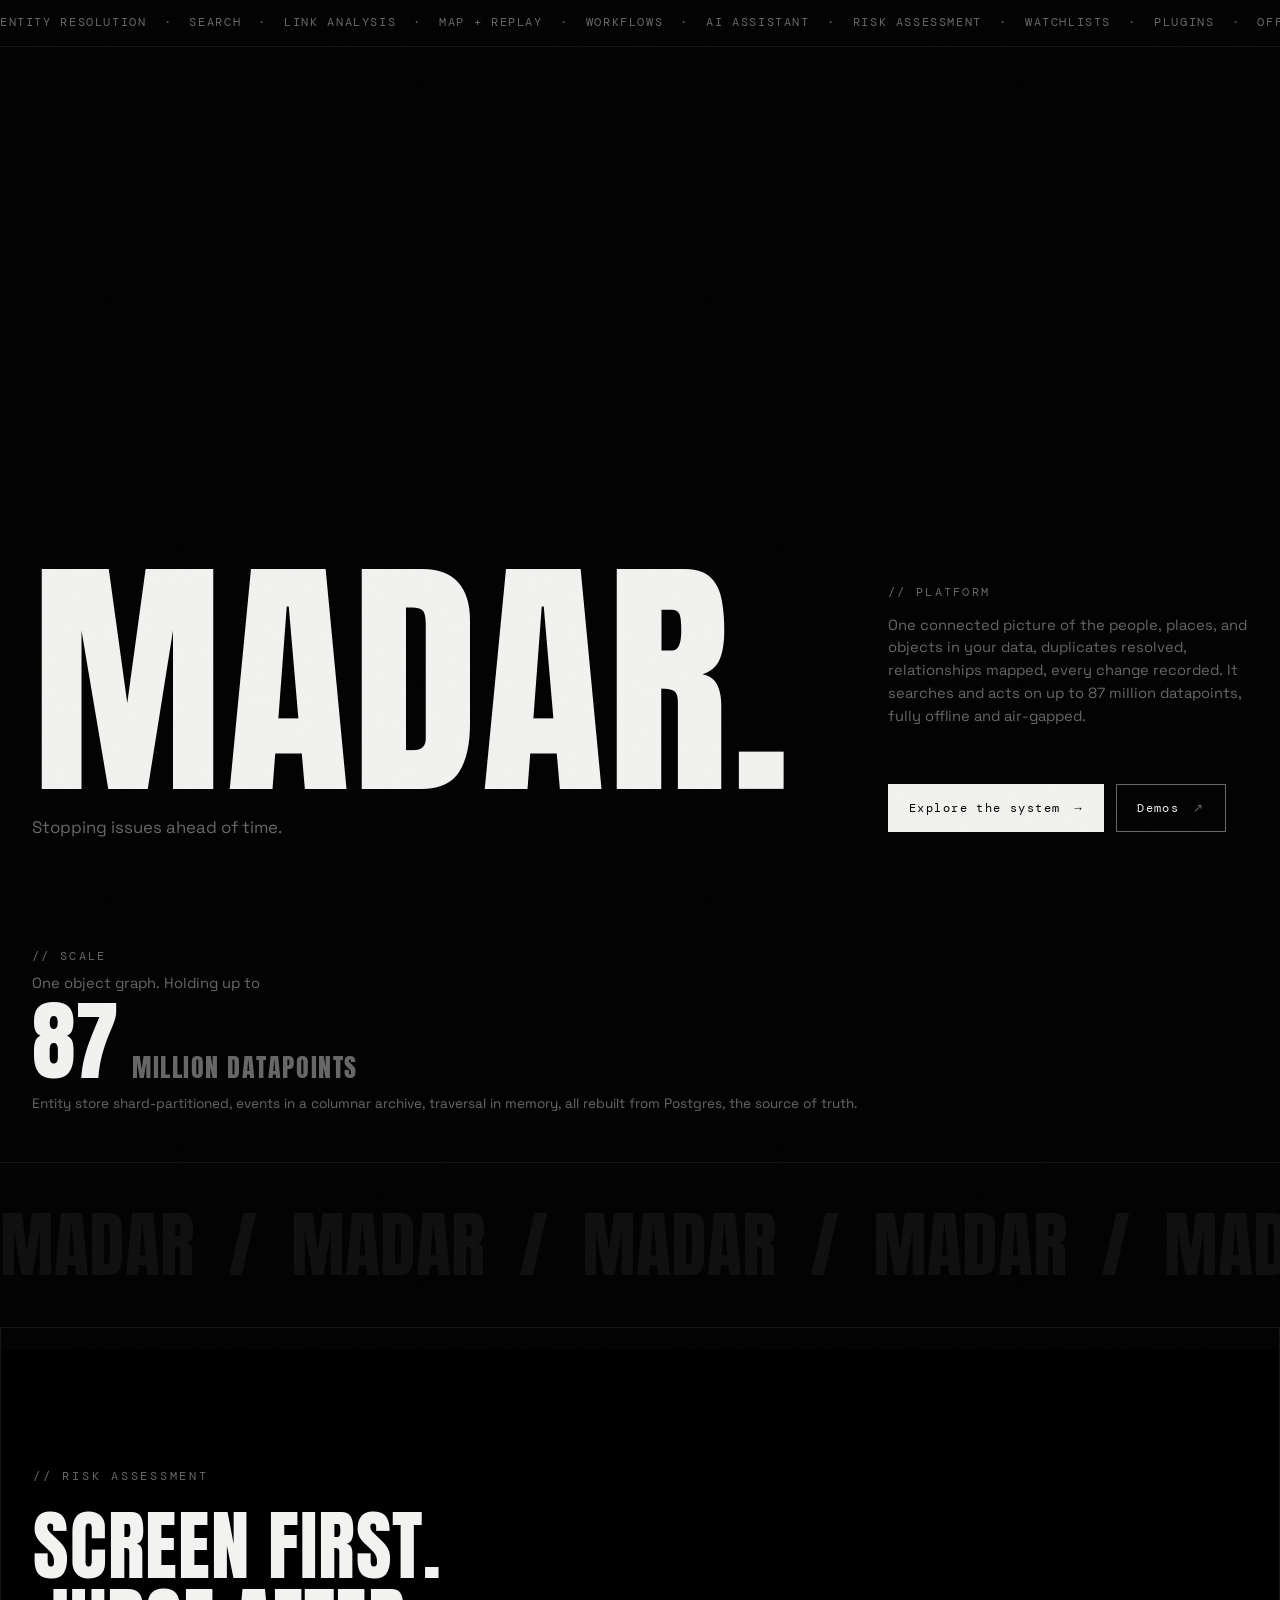
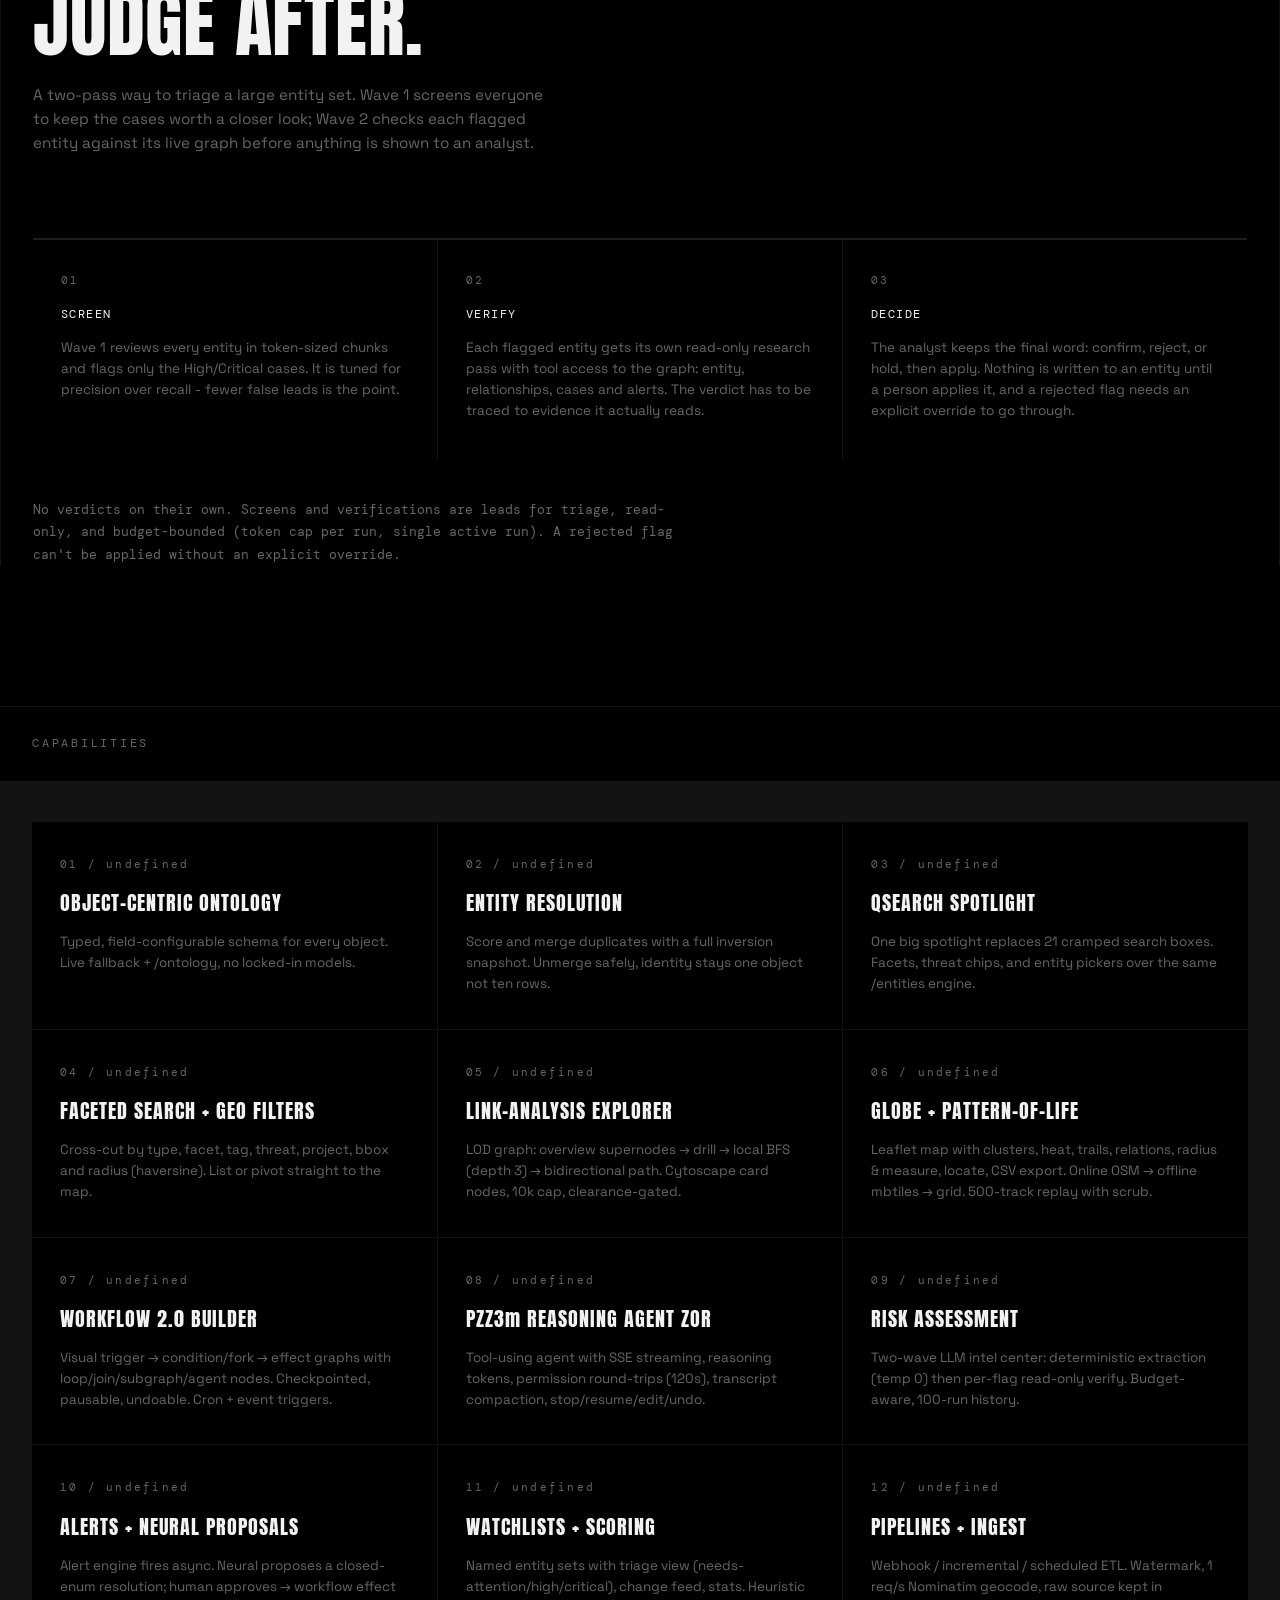
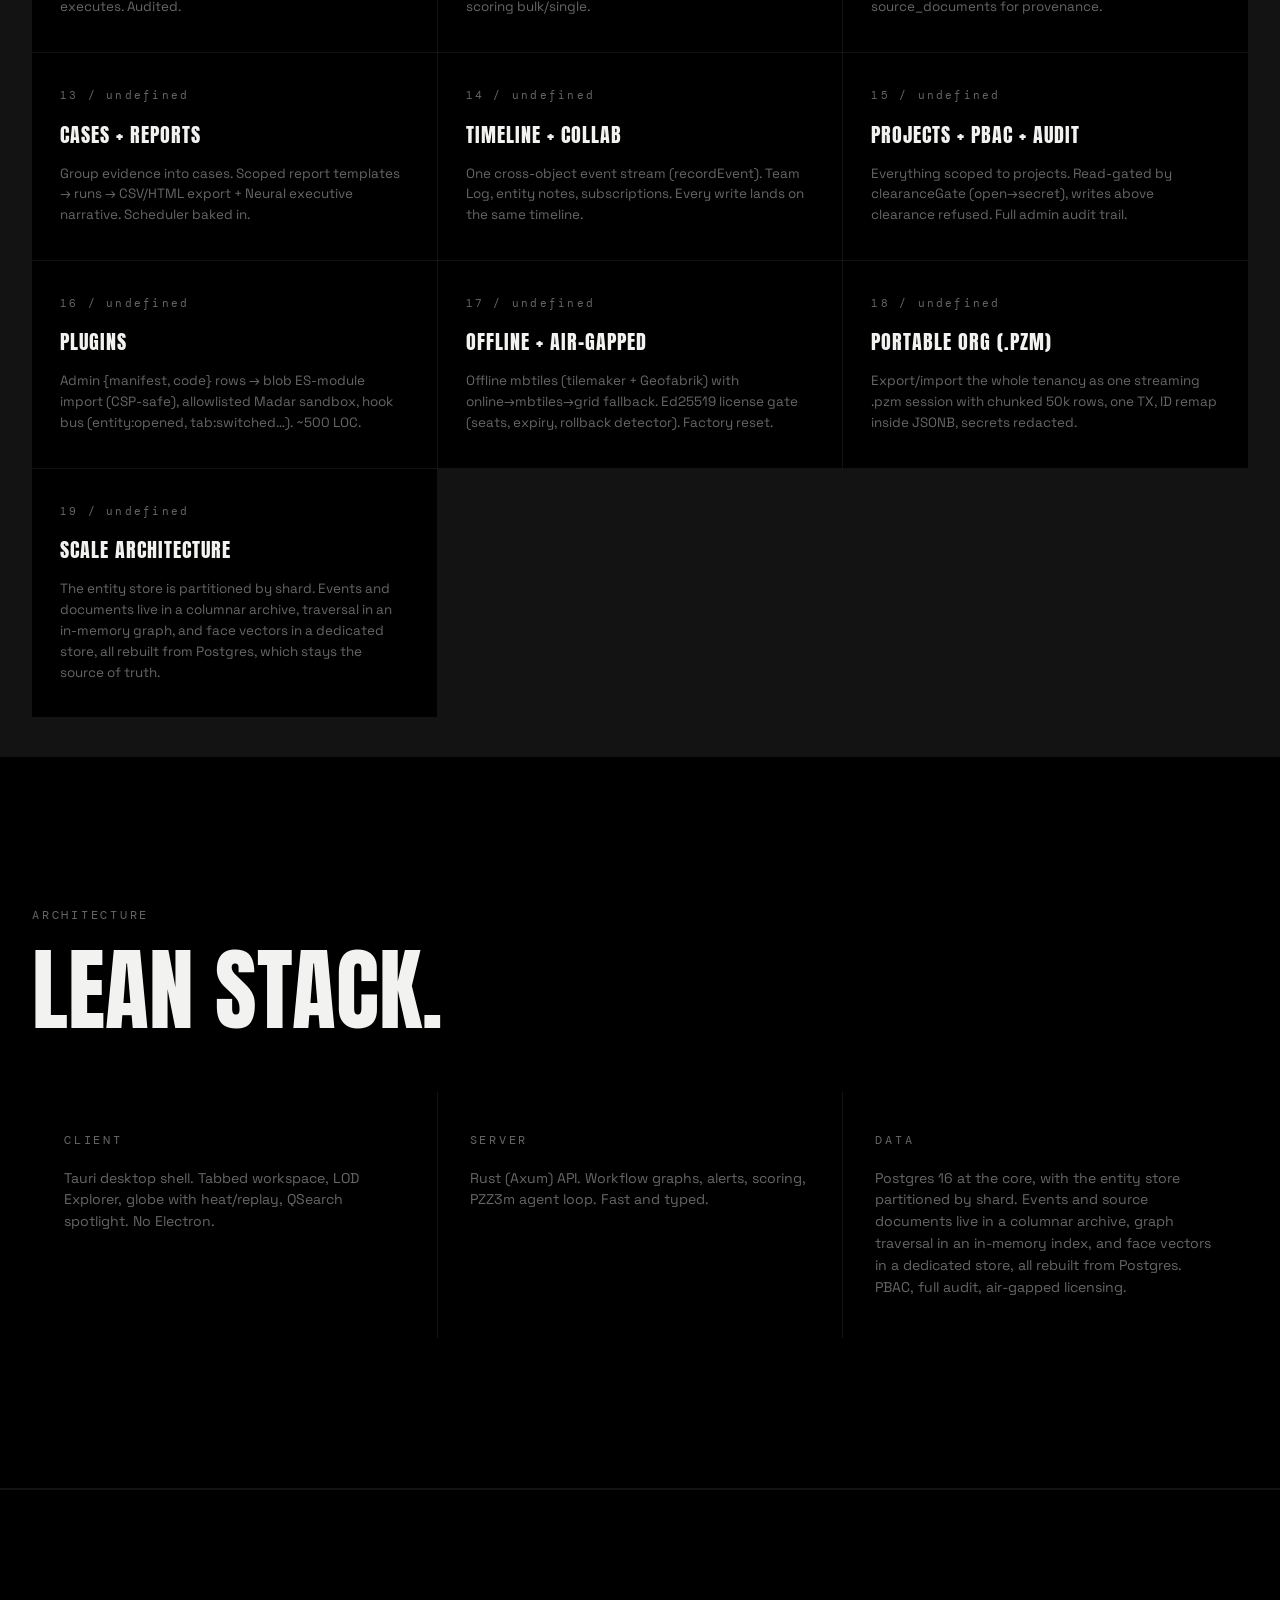
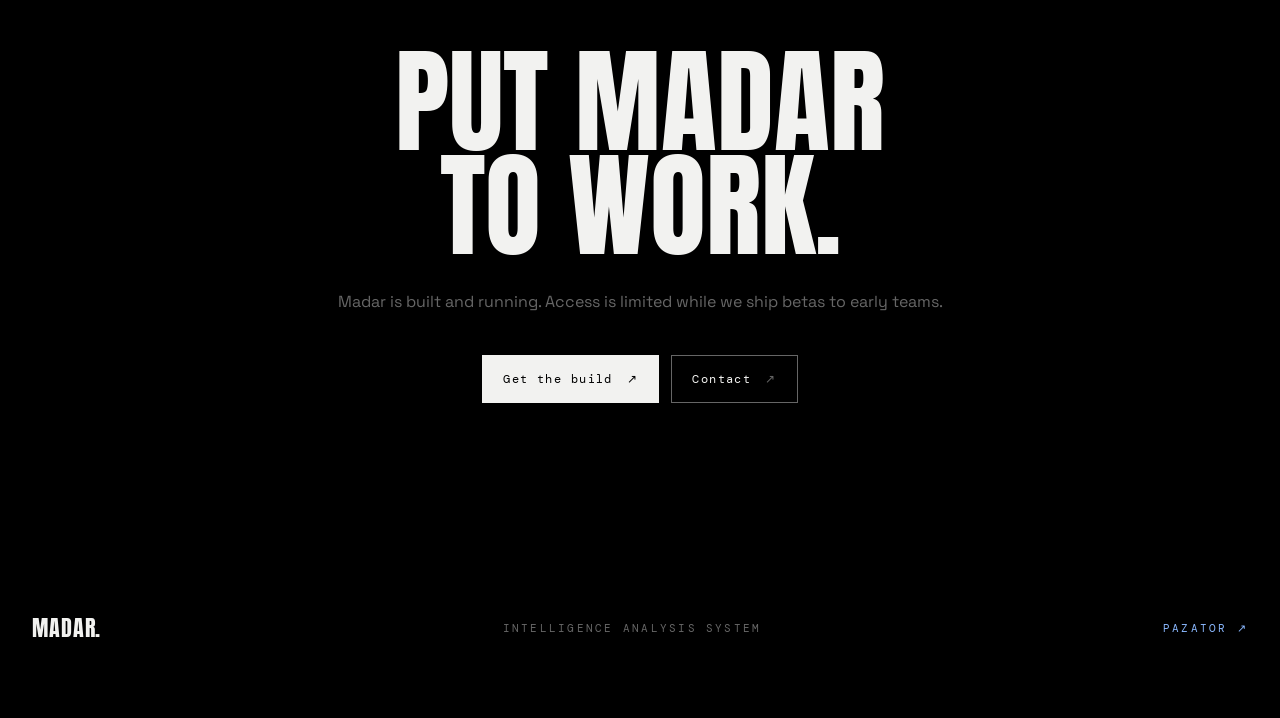
==== commit d2f73449: "change so small it only needs 1 popcorn" ====
--- a/index.html
+++ b/index.html
@@ -73,7 +73,7 @@
           <div>
             <div class="hr-actions">
               <a href="#capabilities" class="hbtn fill"><span>Explore the system</span><span class="a">→</span></a>
-              <a href="benchmarks/" class="hbtn"><span>Demos</span><span class="a">→</span></a>
+              <a href="benchmarks/" class="hbtn"><span>Demos</span><span class="a">↗</span></a>
             </div>
           </div>
         </div>
--- a/style.css
+++ b/style.css
@@ -755,7 +755,6 @@
   }
 }
 
-/* Risk assessment — no-style identity, honest copy, no drama */
 .risk-section {
   max-width: 1440px;
   margin: 0 auto;
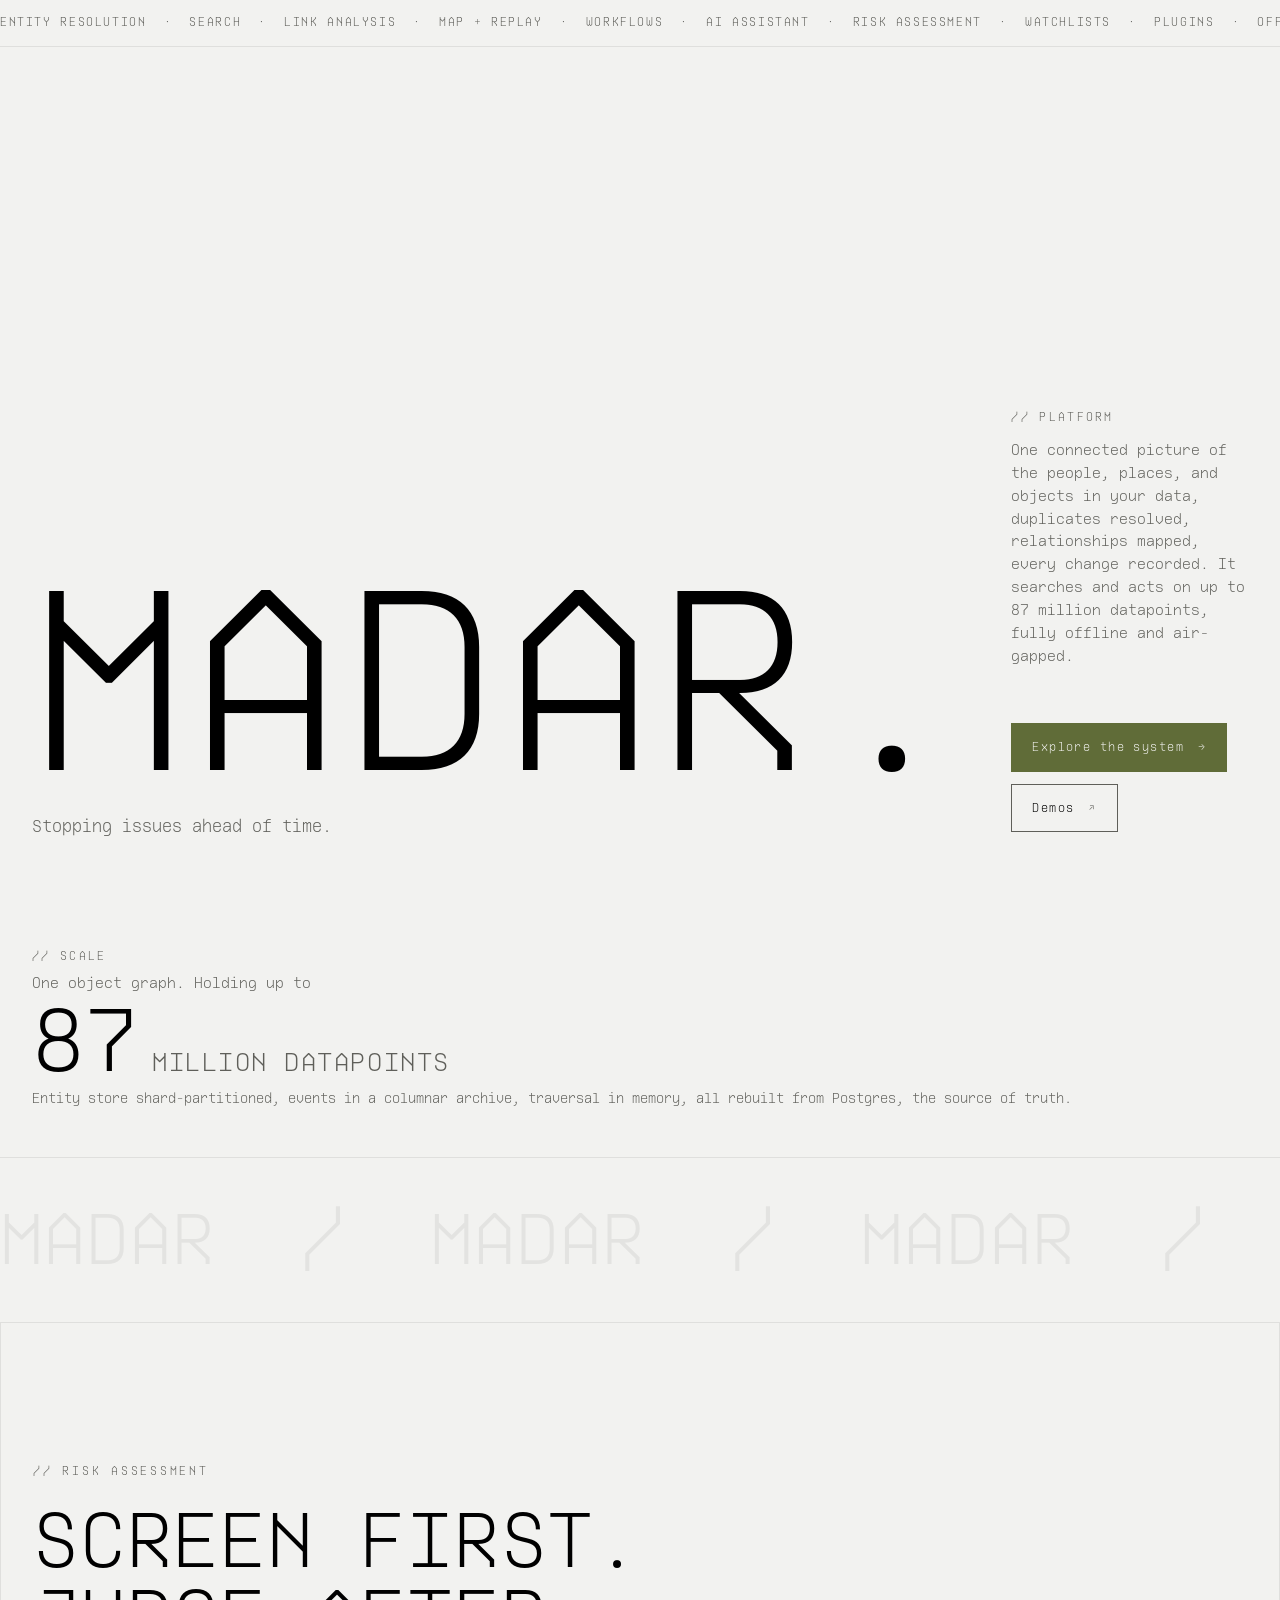
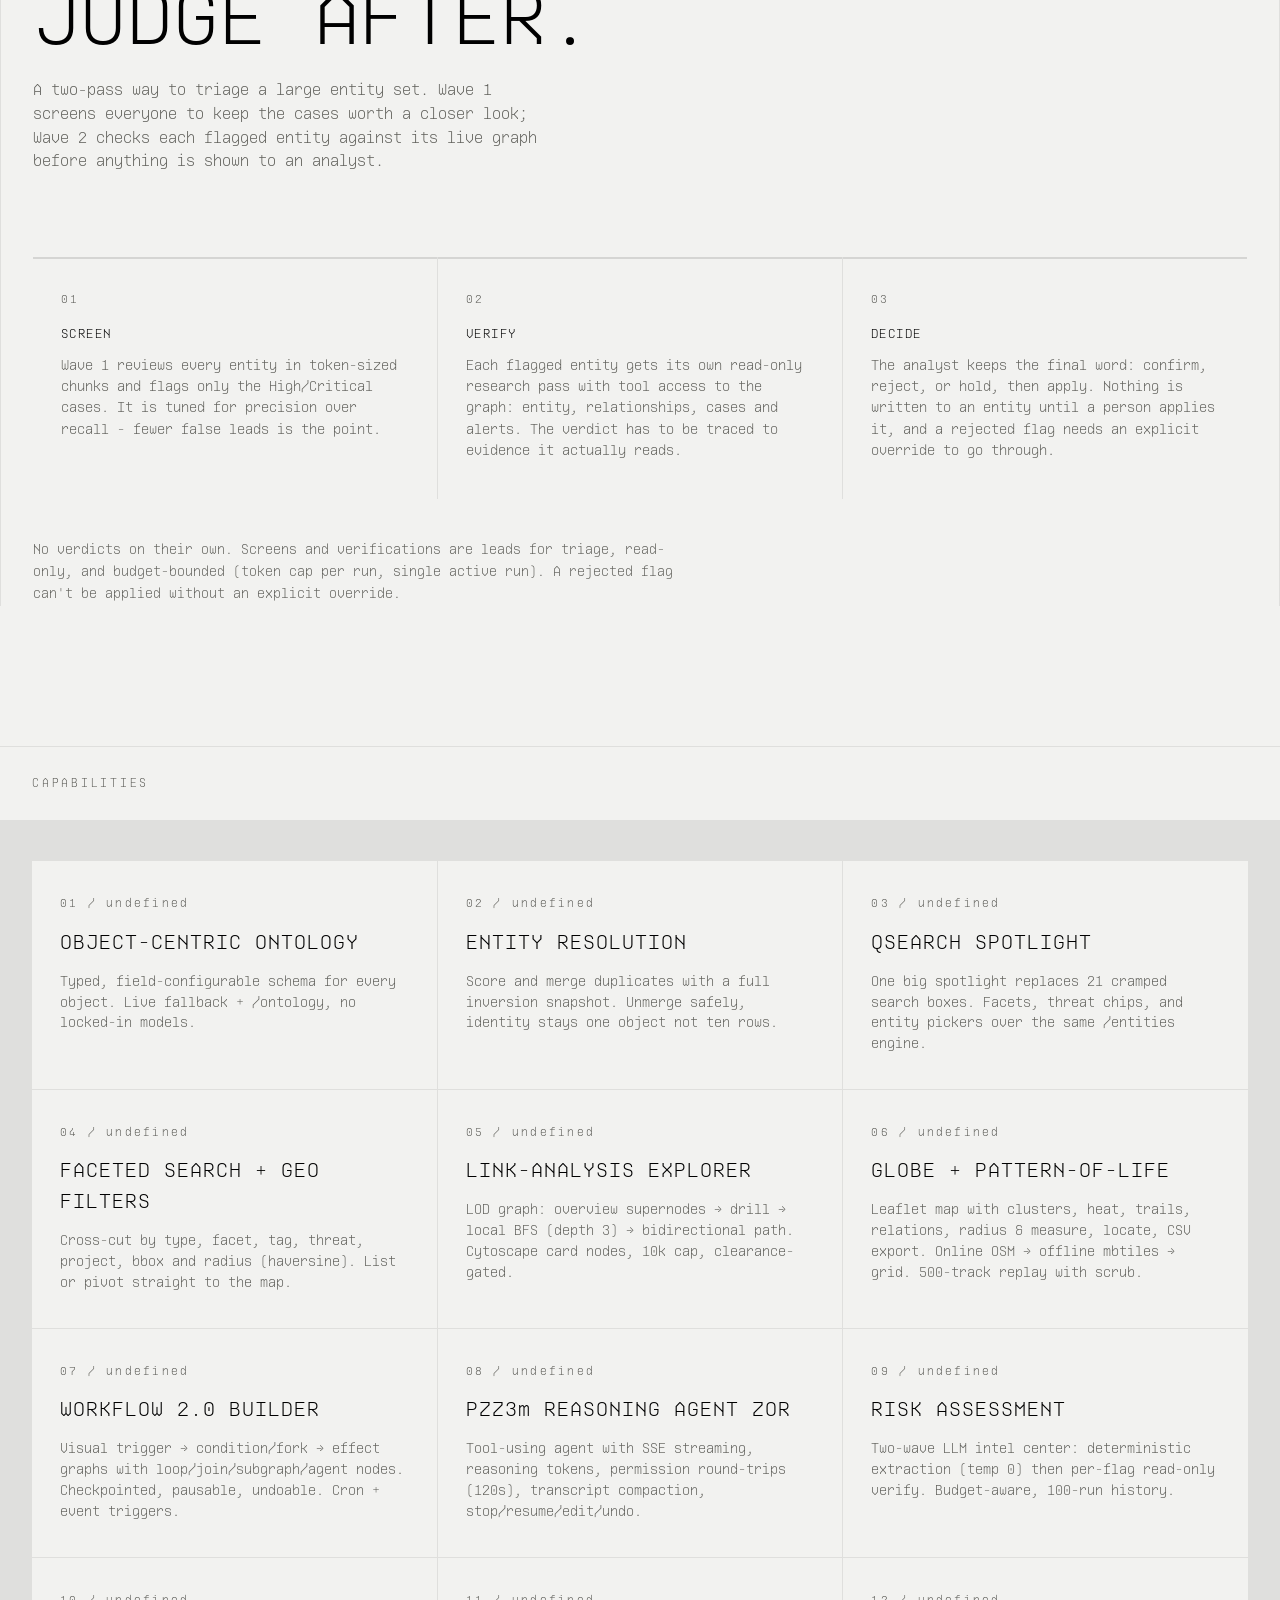
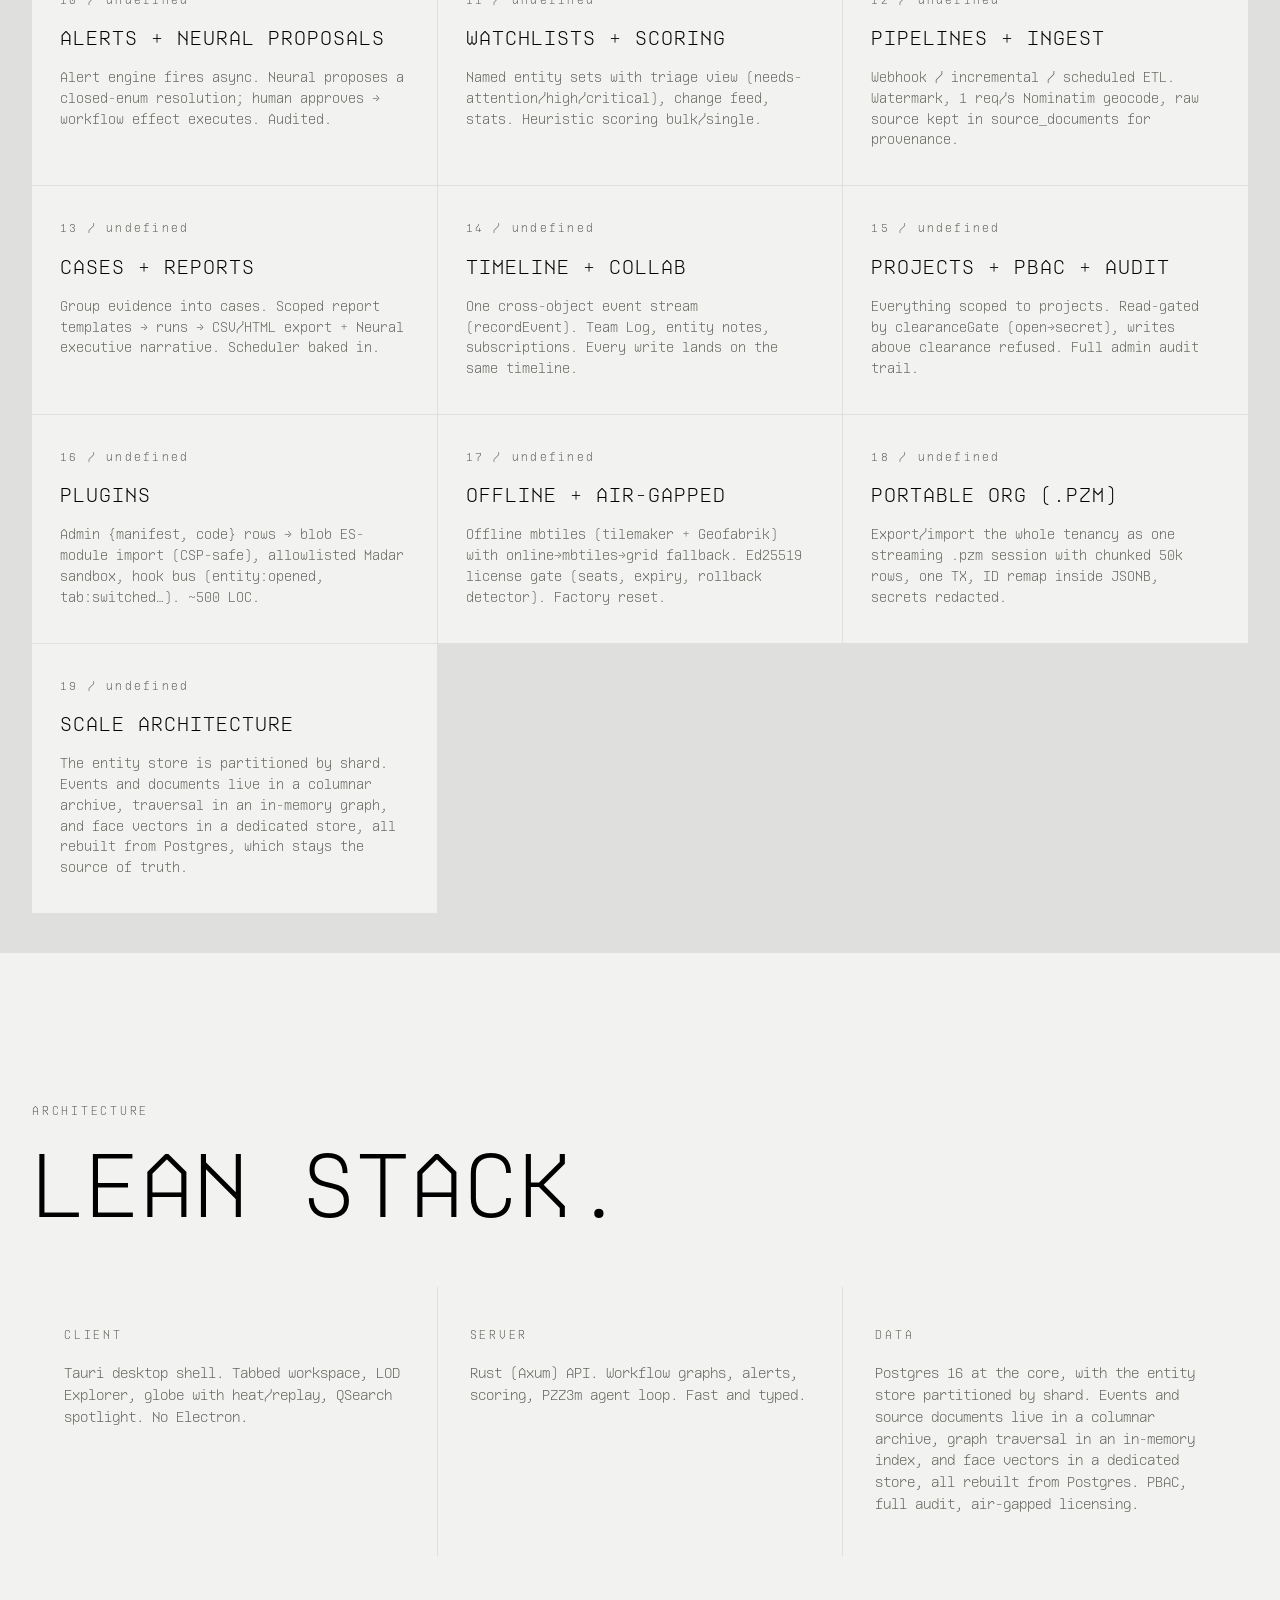
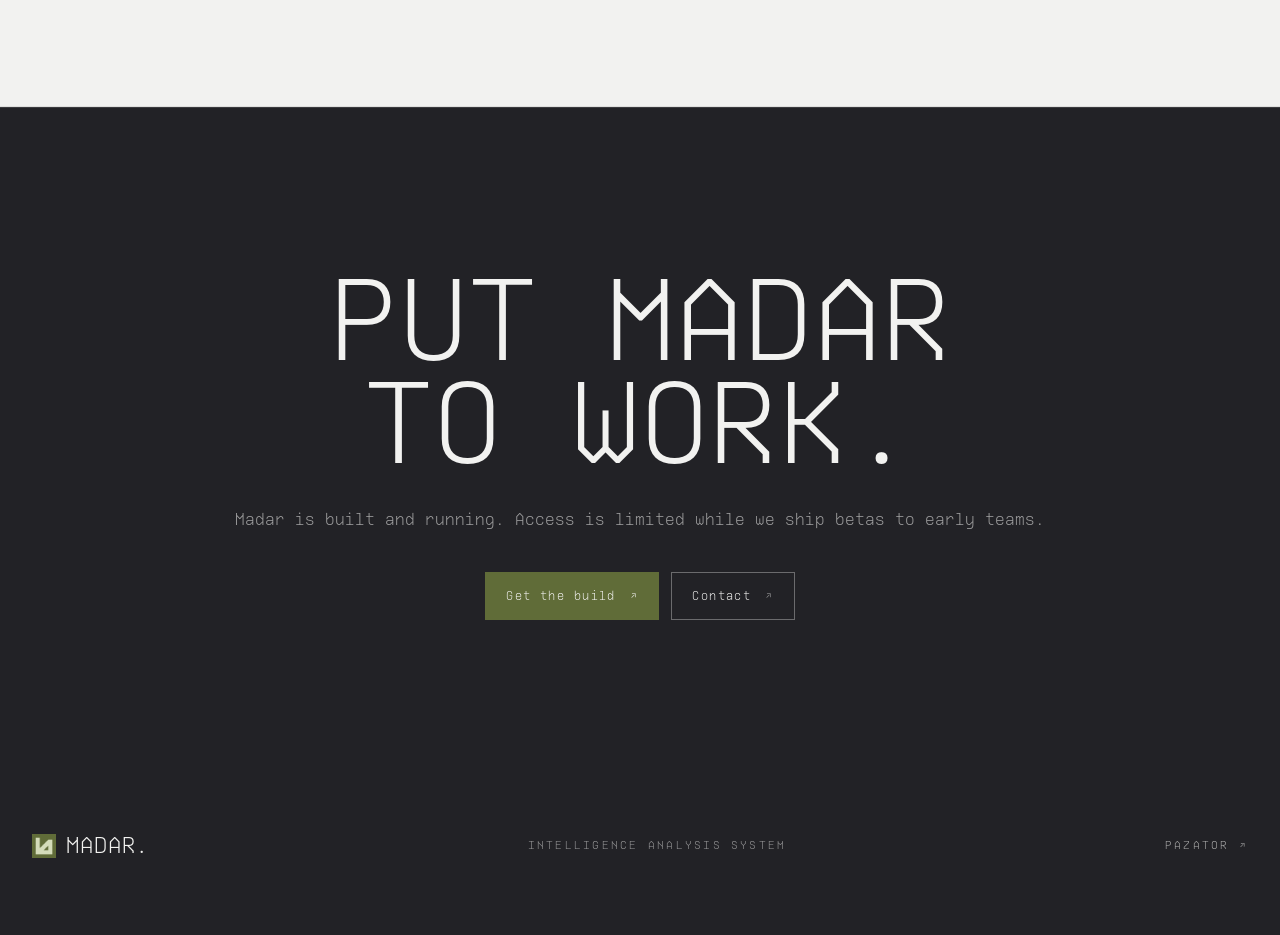
==== commit a0fde247: "just a touch up" ====
--- a/index.html
+++ b/index.html
@@ -8,22 +8,19 @@
   <meta name="description"
     content="Object-centric intelligence analysis. One connected graph of the people, places and objects in your data. Search and act on up to 87 million datapoints, fully offline and air-gapped." />
   <link rel="icon" type="image/png" href="favicon.png" />
-  <meta name="theme-color" content="#000000" />
+  <meta name="theme-color" content="#606c38" />
   <meta property="og:title" content="Madar - Intelligence Analysis System" />
   <meta property="og:description"
     content="Object-centric intelligence analysis. One connected graph of up to 87 million datapoints of people, places and objects, searchable and actionable offline." />
   <meta property="og:image" content="https://aix-32.github.io/Madar/embed.png" />
+  <meta property="og:image:width" content="2560" />
+  <meta property="og:image:height" content="1440" />
   <meta property="og:type" content="website" />
   <meta name="twitter:card" content="summary_large_image" />
   <meta name="twitter:title" content="Madar - Intelligence Analysis System" />
   <meta name="twitter:description"
     content="Object-centric intelligence analysis. One connected graph of up to 87 million datapoints of people, places and objects, searchable and actionable offline." />
   <meta name="twitter:image" content="https://aix-32.github.io/Madar/embed.png" />
-  <link rel="preconnect" href="https://fonts.googleapis.com" />
-  <link rel="preconnect" href="https://fonts.gstatic.com" crossorigin />
-  <link
-    href="https://fonts.googleapis.com/css2?family=Anton&family=DM+Mono:ital,wght@0,300;0,400;1,300&family=Space+Grotesk:wght@400;500&display=swap"
-    rel="stylesheet" />
   <link rel="stylesheet" href="style.css" />
 </head>
 
@@ -31,7 +28,7 @@
 
   <header class="hd">
     <div class="hd-inner">
-      <a class="hd-word" href="#hero">MADAR.</a>
+      <a class="hd-word" href="#hero"><img class="hd-logo" src="assets/madar-mark.png" alt="" />MADAR.</a>
       <nav class="hd-links">
         <a href="#capabilities">CAPABILITIES</a>
         <a href="#system">SYSTEM</a>
@@ -178,7 +175,7 @@
   </main>
 
   <footer class="ft">
-    <span class="ft-word">MADAR.</span>
+    <span class="ft-word"><img src="assets/madar.png" alt="" />MADAR.</span>
     <span class="ft-mid">INTELLIGENCE ANALYSIS SYSTEM</span>
     <a class="ft-ver" href="https://aix-32.github.io/Pazator/" target="_blank" rel="noopener">PAZATOR ↗</a>
   </footer>
--- a/style.css
+++ b/style.css
@@ -1,14 +1,29 @@
+@font-face {
+  font-family: 'Ki';
+  src: url('assets/Ki-Light.otf') format('opentype');
+  font-weight: 300;
+  font-style: normal;
+  font-display: swap;
+}
+
+@font-face {
+  font-family: 'Ki';
+  src: url('assets/Ki-LightItalic.otf') format('opentype');
+  font-weight: 300;
+  font-style: italic;
+  font-display: swap;
+}
+
 :root {
-  --black: #000;
-  --white: #fff;
-  --off: #f2f2f0;
-  --dim: #666;
-  --accent: #e8e8e8;
-  --grain-opacity: 0.035;
+  --bg: #f2f2f0;
+  --ink: #000;
+  --accent: #606c38;
+  --accent-deep: #4d5730;
+  --dark: #222226;
+  --dim: #5f5f5a;
+  --card: #eaeae6;
   --snap: cubic-bezier(0.51, -0.01, 0.49, 1);
-  --mono: "DM Mono", monospace;
-  --display: "Anton", sans-serif;
-  --sans: "Space Grotesk", "DM Mono", monospace;
+  --ki: "Ki", system-ui, sans-serif;
 }
 
 * {
@@ -23,32 +38,22 @@
 }
 
 body {
-  background: var(--black);
-  color: var(--off);
-  font-family: var(--sans);
+  background: var(--bg);
+  color: var(--ink);
+  font-family: var(--ki);
   line-height: 1.55;
   overflow-x: hidden;
   -webkit-font-smoothing: antialiased;
 }
 
 ::selection {
-  background: var(--off);
-  color: var(--black);
+  background: var(--accent);
+  color: var(--bg);
 }
 
 a {
   color: inherit;
   text-decoration: none;
-}
-
-body::after {
-  content: "";
-  position: fixed;
-  inset: -50%;
-  z-index: 9999;
-  pointer-events: none;
-  opacity: var(--grain-opacity);
-  background-image: url("data:image/svg+xml,%3Csvg xmlns='http://www.w3.org/2000/svg' width='300' height='300'%3E%3Cfilter id='n'%3E%3CfeTurbulence type='fractalNoise' baseFrequency='0.9' numOctaves='2'/%3E%3C/filter%3E%3Crect width='100%25' height='100%25' filter='url(%23n)'/%3E%3C/svg%3E");
 }
 
 .hd {
@@ -57,8 +62,9 @@
   left: 0;
   right: 0;
   z-index: 100;
-  border-bottom: 1px solid rgba(242, 242, 240, 0.1);
-  background: #000;
+  border-bottom: 1px solid rgba(0, 0, 0, 0.14);
+  background: rgba(242, 242, 240, 0.9);
+  backdrop-filter: blur(12px);
   transform: translateY(-100%);
   transition: transform 0.35s var(--snap);
 }
@@ -78,7 +84,7 @@
 }
 
 .hd-word {
-  font-family: var(--display);
+  font-family: var(--ki);
   font-size: 1.5rem;
   letter-spacing: 0.04em;
 }
@@ -86,27 +92,27 @@
 .hd-links {
   display: flex;
   gap: 32px;
-  font-family: var(--mono);
+  font-family: var(--ki);
   font-size: 0.72rem;
   letter-spacing: 0.18em;
   color: var(--dim);
 }
 
 .hd-links a:hover {
-  color: var(--off);
+  color: var(--ink);
 }
 
 .hd-cta {
-  font-family: var(--mono);
+  font-family: var(--ki);
   font-size: 0.72rem;
   letter-spacing: 0.18em;
-  color: var(--black);
-  background: var(--off);
+  color: var(--bg);
+  background: var(--accent);
   padding: 10px 18px;
 }
 
 .hd-cta:hover {
-  background: var(--white);
+  background: var(--accent-deep);
 }
 
 .slide-hero {
@@ -118,7 +124,7 @@
 
 .ticker-wrap {
   overflow: hidden;
-  border-bottom: 1px solid rgba(242, 242, 240, 0.08);
+  border-bottom: 1px solid rgba(0, 0, 0, 0.08);
 }
 
 .ticker-inner {
@@ -131,7 +137,7 @@
 .ticker-inner span {
   display: inline-block;
   padding: 14px 0;
-  font-family: var(--mono);
+  font-family: var(--ki);
   font-size: 0.72rem;
   letter-spacing: 0.14em;
   color: var(--dim);
@@ -160,11 +166,11 @@
 }
 
 .hero-wordmark {
-  font-family: var(--display);
+  font-family: var(--ki);
   line-height: 0.85;
   font-size: clamp(7rem, 20vw, 19rem);
   letter-spacing: 0.01em;
-  color: var(--off);
+  color: var(--ink);
   white-space: nowrap;
 }
 
@@ -189,7 +195,7 @@
 }
 
 .hr-label {
-  font-family: var(--mono);
+  font-family: var(--ki);
   font-size: 0.72rem;
   letter-spacing: 0.2em;
   color: var(--dim);
@@ -213,10 +219,10 @@
   gap: 14px;
   padding: 14px 20px;
   border: 1px solid var(--dim);
-  font-family: var(--mono);
+  font-family: var(--ki);
   font-size: 0.74rem;
   letter-spacing: 0.12em;
-  color: var(--off);
+  color: var(--ink);
   transition: border-color 0.2s, background 0.2s;
 }
 
@@ -225,25 +231,25 @@
 }
 
 .hbtn:hover {
-  border-color: var(--off);
+  border-color: var(--ink);
 }
 
 .hbtn:hover .a {
-  color: var(--off);
+  color: var(--ink);
 }
 
 .hbtn.fill {
-  background: var(--off);
-  color: var(--black);
-  border-color: var(--off);
+  background: var(--accent);
+  color: var(--bg);
+  border-color: var(--accent);
 }
 
 .hbtn.fill .a {
-  color: var(--black);
+  color: var(--bg);
 }
 
 .hbtn.fill:hover {
-  background: var(--white);
+  background: var(--accent-deep);
 }
 
 .slide-status {
@@ -254,7 +260,7 @@
   padding: 48px 32px;
   max-width: 1440px;
   margin: 0 auto;
-  border-bottom: 1px solid rgba(242, 242, 240, 0.08);
+  border-bottom: 1px solid rgba(0, 0, 0, 0.08);
 }
 
 .sp-label,
@@ -265,7 +271,7 @@
 }
 
 .sp-label {
-  font-family: var(--mono);
+  font-family: var(--ki);
   font-size: 0.72rem;
   letter-spacing: 0.2em;
   color: var(--dim);
@@ -284,14 +290,14 @@
 }
 
 .sp-count {
-  font-family: var(--display);
+  font-family: var(--ki);
   font-size: clamp(2.5rem, 8vw, 5.5rem);
-  color: var(--off);
+  color: var(--ink);
   line-height: 0.9;
 }
 
 .sp-suffix {
-  font-family: var(--display);
+  font-family: var(--ki);
   font-size: clamp(1rem, 2.5vw, 1.6rem);
   color: var(--dim);
   letter-spacing: 0.06em;
@@ -305,7 +311,7 @@
 
 .wmarquee {
   overflow: hidden;
-  border-bottom: 1px solid rgba(242, 242, 240, 0.08);
+  border-bottom: 1px solid rgba(0, 0, 0, 0.08);
 }
 
 .wmarquee-track {
@@ -318,9 +324,9 @@
 .wmarquee-track span {
   display: inline-block;
   padding: 26px 0;
-  font-family: var(--display);
+  font-family: var(--ki);
   font-size: clamp(2.4rem, 6vw, 4.5rem);
-  color: rgba(242, 242, 240, 0.06);
+  color: rgba(0, 0, 0, 0.06);
 }
 
 @keyframes marquee {
@@ -340,7 +346,7 @@
 }
 
 .zor-eyebrow {
-  font-family: var(--mono);
+  font-family: var(--ki);
   font-size: 0.72rem;
   letter-spacing: 0.24em;
   color: var(--dim);
@@ -348,14 +354,14 @@
 }
 
 .zor-title {
-  font-family: var(--display);
+  font-family: var(--ki);
   font-size: clamp(3.4rem, 8vw, 7rem);
   line-height: 0.9;
-  color: var(--off);
+  color: var(--ink);
 }
 
 .zor-italic {
-  font-family: var(--sans);
+  font-family: var(--ki);
   font-style: italic;
   font-weight: 500;
   color: var(--dim);
@@ -372,17 +378,17 @@
   display: grid;
   grid-template-columns: repeat(3, 1fr);
   gap: 1px;
-  background: rgba(242, 242, 240, 0.08);
+  background: rgba(0, 0, 0, 0.08);
   margin-top: 100px;
 }
 
 .zor-cap {
-  background: var(--black);
+  background: var(--bg);
   padding: 36px 28px;
 }
 
 .cap-num {
-  font-family: var(--mono);
+  font-family: var(--ki);
   font-size: 0.72rem;
   letter-spacing: 0.2em;
   color: var(--dim);
@@ -390,10 +396,10 @@
 }
 
 .cap-title {
-  font-family: var(--display);
+  font-family: var(--ki);
   font-size: 1.15rem;
   letter-spacing: 0.06em;
-  color: var(--off);
+  color: var(--ink);
   margin-bottom: 14px;
 }
 
@@ -411,7 +417,7 @@
 }
 
 .zq-label {
-  font-family: var(--mono);
+  font-family: var(--ki);
   font-size: 0.7rem;
   letter-spacing: 0.2em;
   color: var(--dim);
@@ -419,21 +425,21 @@
 }
 
 .zq-tag {
-  font-family: var(--mono);
+  font-family: var(--ki);
   font-size: 0.74rem;
   color: var(--dim);
-  border: 1px solid rgba(242, 242, 240, 0.14);
+  border: 1px solid rgba(0, 0, 0, 0.14);
   padding: 8px 14px;
   transition: color 0.2s, border-color 0.2s;
 }
 
 .zq-tag:hover {
-  color: var(--off);
-  border-color: var(--off);
+  color: var(--ink);
+  border-color: var(--ink);
 }
 
 .pb-section {
-  border-top: 1px solid rgba(242, 242, 240, 0.08);
+  border-top: 1px solid rgba(0, 0, 0, 0.08);
   margin-top: 140px;
 }
 
@@ -441,11 +447,11 @@
   padding: 28px 32px;
   max-width: 1440px;
   margin: 0 auto;
-  font-family: var(--mono);
+  font-family: var(--ki);
   font-size: 0.72rem;
   letter-spacing: 0.24em;
   color: var(--dim);
-  border-bottom: 1px solid rgba(242, 242, 240, 0.08);
+  border-bottom: 1px solid rgba(0, 0, 0, 0.08);
 }
 
 .pb-grid {
@@ -455,11 +461,11 @@
   display: grid;
   grid-template-columns: repeat(3, 1fr);
   gap: 1px;
-  background: rgba(242, 242, 240, 0.08);
+  background: rgba(0, 0, 0, 0.08);
 }
 
 .pb-card {
-  background: var(--black);
+  background: var(--bg);
   padding: 34px 28px;
   display: flex;
   flex-direction: column;
@@ -468,7 +474,7 @@
 }
 
 .pb-card:hover {
-  background: #0d0d0d;
+  background: #e9e9e5;
 }
 
 .pb-card-top {
@@ -478,17 +484,17 @@
 }
 
 .pb-num {
-  font-family: var(--mono);
+  font-family: var(--ki);
   font-size: 0.7rem;
   letter-spacing: 0.2em;
   color: var(--dim);
 }
 
 .pb-card-title {
-  font-family: var(--display);
+  font-family: var(--ki);
   font-size: 1.25rem;
   letter-spacing: 0.05em;
-  color: var(--off);
+  color: var(--ink);
 }
 
 .pb-card-desc {
@@ -500,7 +506,7 @@
   max-width: 1440px;
   margin: 0 auto;
   padding: 150px 32px;
-  border-bottom: 1px solid rgba(242, 242, 240, 0.08);
+  border-bottom: 1px solid rgba(0, 0, 0, 0.08);
 }
 
 .sys-head {
@@ -508,26 +514,26 @@
 }
 
 .sys-title {
-  font-family: var(--display);
+  font-family: var(--ki);
   font-size: clamp(3rem, 7vw, 6rem);
   line-height: 0.92;
-  color: var(--off);
+  color: var(--ink);
 }
 
 .sys-cols {
   display: grid;
   grid-template-columns: repeat(3, 1fr);
   gap: 1px;
-  background: rgba(242, 242, 240, 0.08);
+  background: rgba(0, 0, 0, 0.08);
 }
 
 .sys-col {
-  background: var(--black);
+  background: var(--bg);
   padding: 40px 32px;
 }
 
 .sys-col-tag {
-  font-family: var(--mono);
+  font-family: var(--ki);
   font-size: 0.72rem;
   letter-spacing: 0.24em;
   color: var(--dim);
@@ -540,7 +546,7 @@
 }
 
 .cta-section {
-  border-top: 1px solid rgba(242, 242, 240, 0.08);
+  border-top: 1px solid rgba(0, 0, 0, 0.08);
 }
 
 .cta-inner {
@@ -551,10 +557,10 @@
 }
 
 .cta-title {
-  font-family: var(--display);
+  font-family: var(--ki);
   font-size: clamp(3.4rem, 9vw, 8rem);
   line-height: 0.9;
-  color: var(--off);
+  color: var(--ink);
 }
 
 .cta-lead {
@@ -591,13 +597,13 @@
   position: relative;
   max-width: 520px;
   width: 100%;
-  background: #0a0a0a;
-  border: 1px solid rgba(242, 242, 240, 0.14);
+  background: var(--bg);
+  border: 1px solid rgba(0, 0, 0, 0.14);
   padding: 44px 40px;
 }
 
 .modal-label {
-  font-family: var(--mono);
+  font-family: var(--ki);
   font-size: 0.72rem;
   letter-spacing: 0.24em;
   color: var(--dim);
@@ -605,14 +611,14 @@
 }
 
 .modal-title {
-  font-family: var(--display);
+  font-family: var(--ki);
   font-size: clamp(2.4rem, 7vw, 3.6rem);
   line-height: 0.92;
-  color: var(--off);
+  color: var(--ink);
 }
 
 .modal-lead {
-  color: var(--off);
+  color: var(--ink);
   margin-top: 24px;
   font-size: 0.98rem;
 }
@@ -625,13 +631,13 @@
 
 .modal-beta {
   margin-top: 24px;
-  border: 1px solid rgba(242, 242, 240, 0.14);
+  border: 1px solid rgba(0, 0, 0, 0.14);
   padding: 18px 20px;
-  background: #0d0d0d;
+  background: #e9e9e5;
 }
 
 .mb-label {
-  font-family: var(--mono);
+  font-family: var(--ki);
   font-size: 0.68rem;
   letter-spacing: 0.2em;
   color: var(--dim);
@@ -639,7 +645,7 @@
 
 .mb-text {
   margin-top: 8px;
-  color: var(--off);
+  color: var(--ink);
   font-size: 0.9rem;
 }
 
@@ -665,16 +671,16 @@
   max-width: 1440px;
   margin: 0 auto;
   padding: 48px 32px 72px;
-  font-family: var(--mono);
+  font-family: var(--ki);
   font-size: 0.7rem;
   letter-spacing: 0.2em;
   color: var(--dim);
 }
 
 .ft-word {
-  font-family: var(--display);
+  font-family: var(--ki);
   font-size: 1.4rem;
-  color: var(--off);
+  color: var(--ink);
   letter-spacing: 0.04em;
 }
 
@@ -683,7 +689,7 @@
 }
 
 .ft-ver:hover {
-  color: var(--off);
+  color: var(--ink);
 }
 
 .reveal-left {
@@ -759,8 +765,8 @@
   max-width: 1440px;
   margin: 0 auto;
   padding: 140px 32px 0;
-  border-left: 1px solid rgba(242, 242, 240, 0.08);
-  border-right: 1px solid rgba(242, 242, 240, 0.08);
+  border-left: 1px solid rgba(0, 0, 0, 0.08);
+  border-right: 1px solid rgba(0, 0, 0, 0.08);
 }
 
 .risk-head {
@@ -768,7 +774,7 @@
 }
 
 .risk-eyebrow {
-  font-family: var(--mono);
+  font-family: var(--ki);
   font-size: 0.72rem;
   letter-spacing: 0.24em;
   color: var(--dim);
@@ -776,12 +782,12 @@
 }
 
 .risk-title {
-  font-family: var(--display);
+  font-family: var(--ki);
   font-weight: 400;
   font-size: clamp(2.6rem, 6vw, 5rem);
   line-height: 1;
   letter-spacing: 0.01em;
-  color: var(--off);
+  color: var(--ink);
   text-transform: uppercase;
 }
 
@@ -796,12 +802,12 @@
   display: grid;
   grid-template-columns: repeat(3, 1fr);
   gap: 1px;
-  background: rgba(242, 242, 240, 0.08);
+  background: rgba(0, 0, 0, 0.08);
   margin-top: 84px;
 }
 
 .risk-card {
-  background: var(--black);
+  background: var(--bg);
   padding: 34px 28px 38px;
   position: relative;
 }
@@ -813,11 +819,11 @@
   left: 0;
   width: 100%;
   height: 2px;
-  background: rgba(242, 242, 240, 0.12);
+  background: rgba(0, 0, 0, 0.12);
 }
 
 .risk-index {
-  font-family: var(--mono);
+  font-family: var(--ki);
   font-size: 0.7rem;
   letter-spacing: 0.18em;
   color: var(--dim);
@@ -825,11 +831,11 @@
 }
 
 .risk-card-title {
-  font-family: var(--mono);
+  font-family: var(--ki);
   font-size: 0.78rem;
   letter-spacing: 0.12em;
   text-transform: uppercase;
-  color: var(--off);
+  color: var(--ink);
   margin-bottom: 12px;
 }
 
@@ -843,6 +849,28 @@
   max-width: 640px;
   color: var(--dim);
   font-size: 0.82rem;
-  font-family: var(--mono);
+  font-family: var(--ki);
   line-height: 1.7;
-}+}
+
+/* ---------- brand ---------- */
+.hd-word { display: flex; align-items: center; gap: 10px; }
+.hd-logo { width: 28px; height: 28px; display: block; }
+.cta-section { background: var(--dark); border-top: 1px solid rgba(242, 242, 240, 0.12); }
+.cta-title { color: var(--bg); }
+.cta-lead { color: rgba(242, 242, 240, 0.6); }
+.cta-section .hbtn { border-color: rgba(242, 242, 240, 0.35); color: var(--bg); }
+.cta-section .hbtn .a { color: rgba(242, 242, 240, 0.6); }
+.cta-section .hbtn:hover { border-color: var(--bg); }
+.cta-section .hbtn:hover .a { color: var(--bg); }
+.cta-section .hbtn.fill { background: var(--accent); border-color: var(--accent); color: var(--bg); }
+.cta-section .hbtn.fill .a { color: var(--bg); }
+.cta-section .hbtn.fill:hover { background: var(--accent-deep); border-color: var(--accent-deep); }
+.ft { background: var(--dark); color: rgba(242, 242, 240, 0.55); max-width: none; }
+.ft-word { color: var(--bg); display: flex; align-items: center; gap: 10px; }
+.ft-word img { width: 24px; height: 24px; display: block; }
+.ft-ver { color: rgba(242, 242, 240, 0.65); }
+.ft-ver:hover { color: var(--bg); }
+.cycle-bar i { background: var(--accent); }
+.meter-fill { background: var(--accent); }
+.meter-mark { background: var(--accent); }
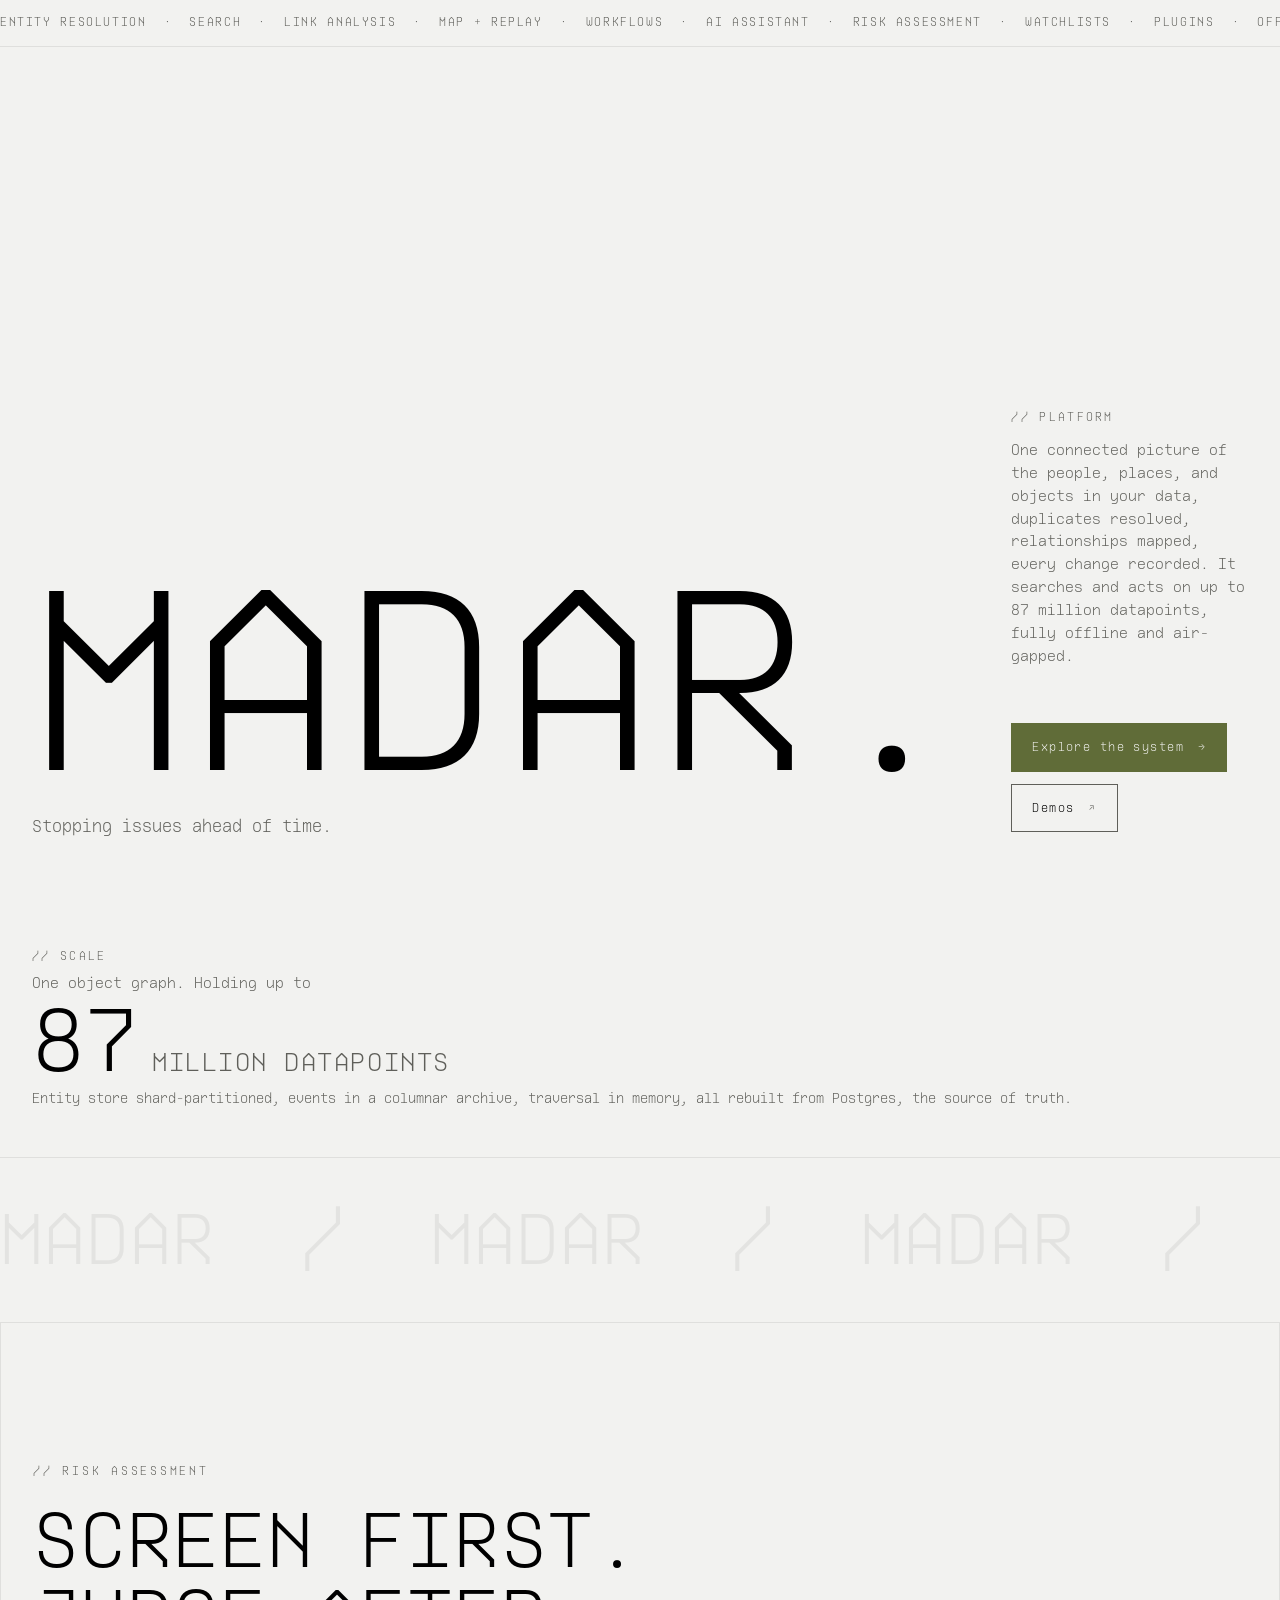
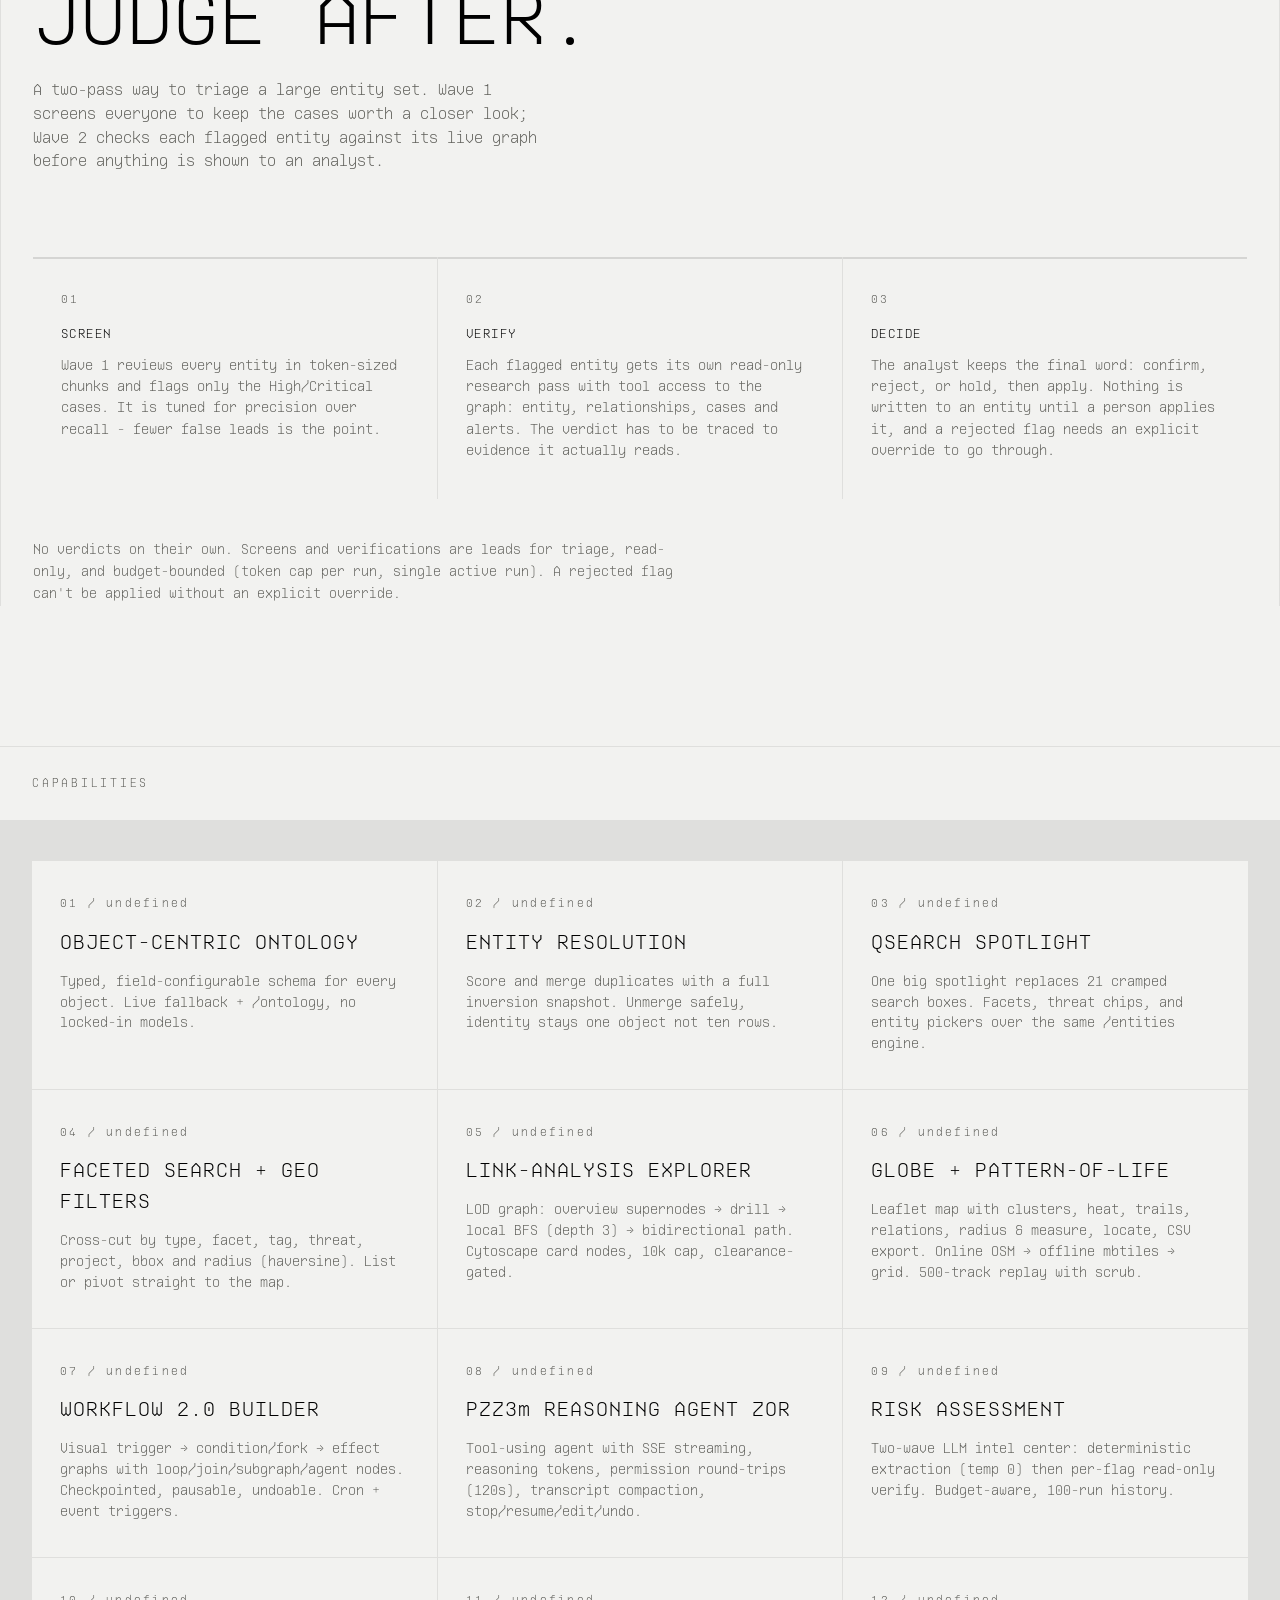
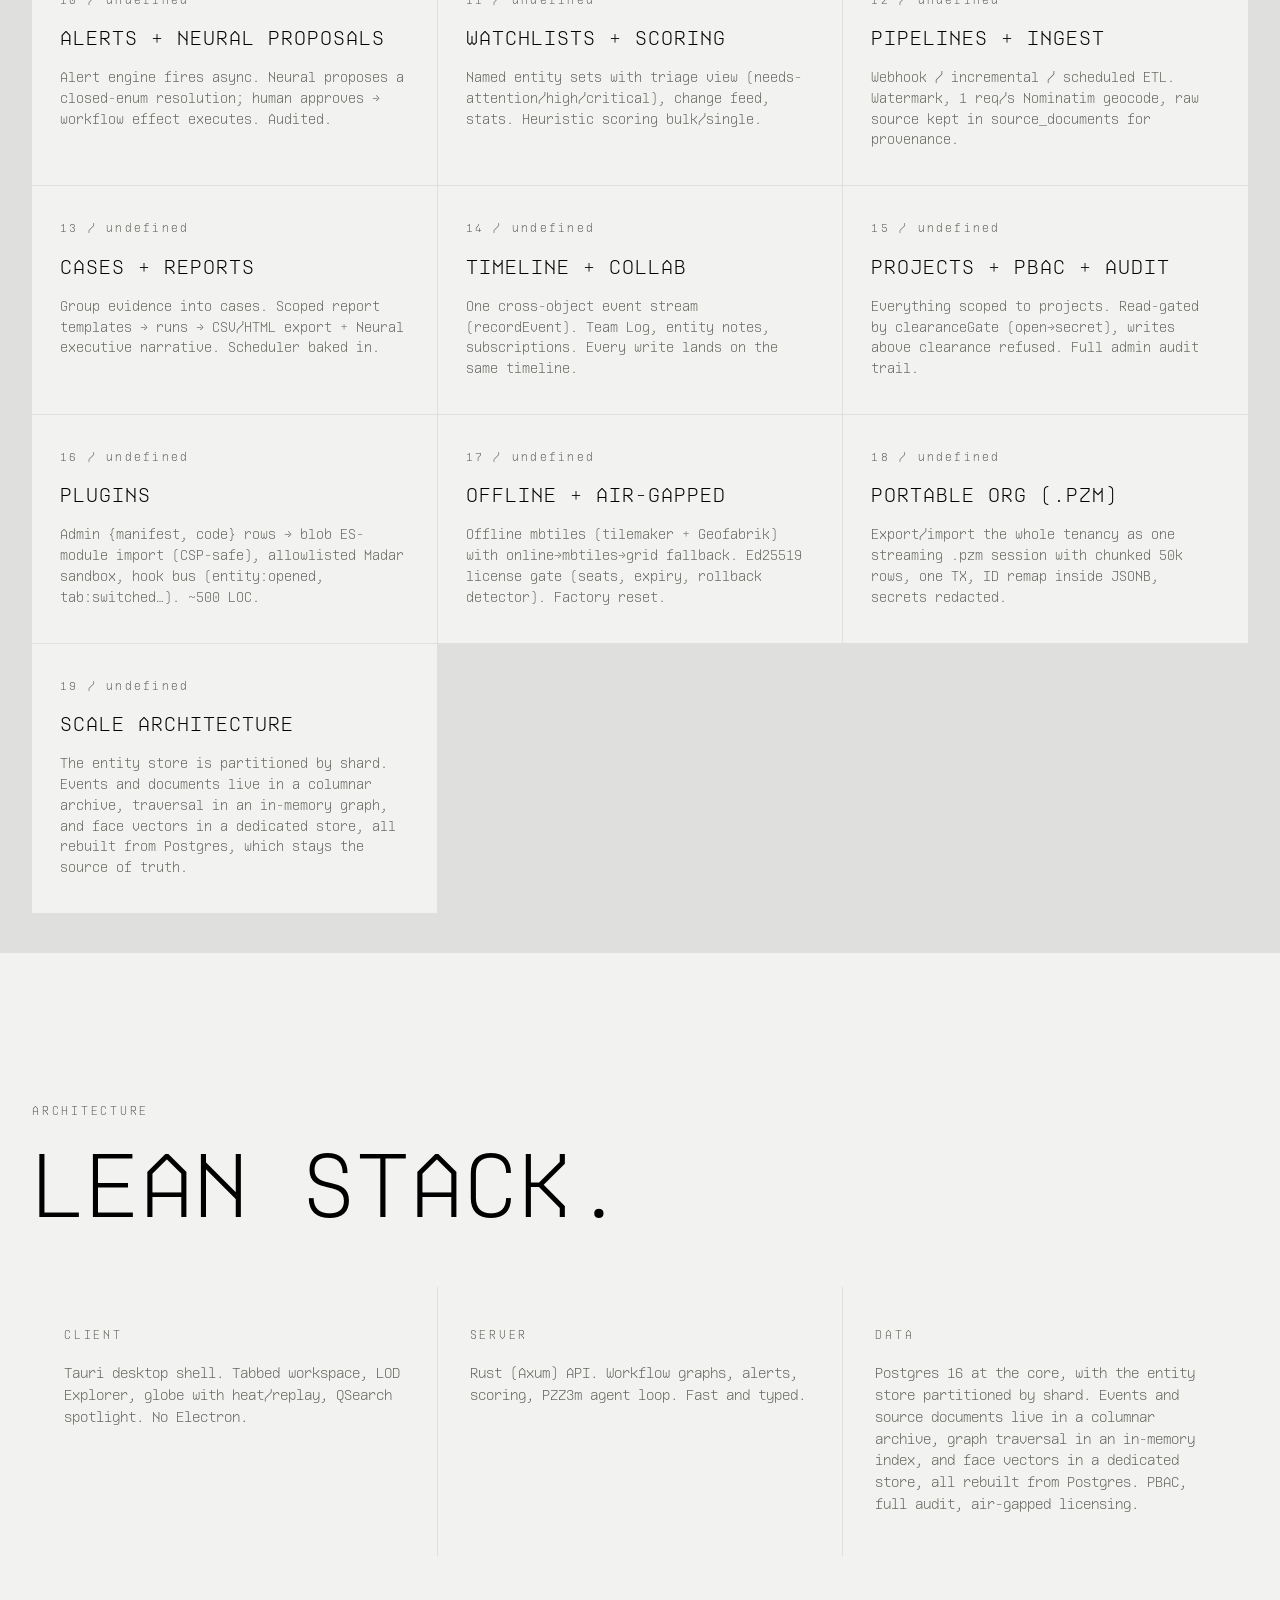
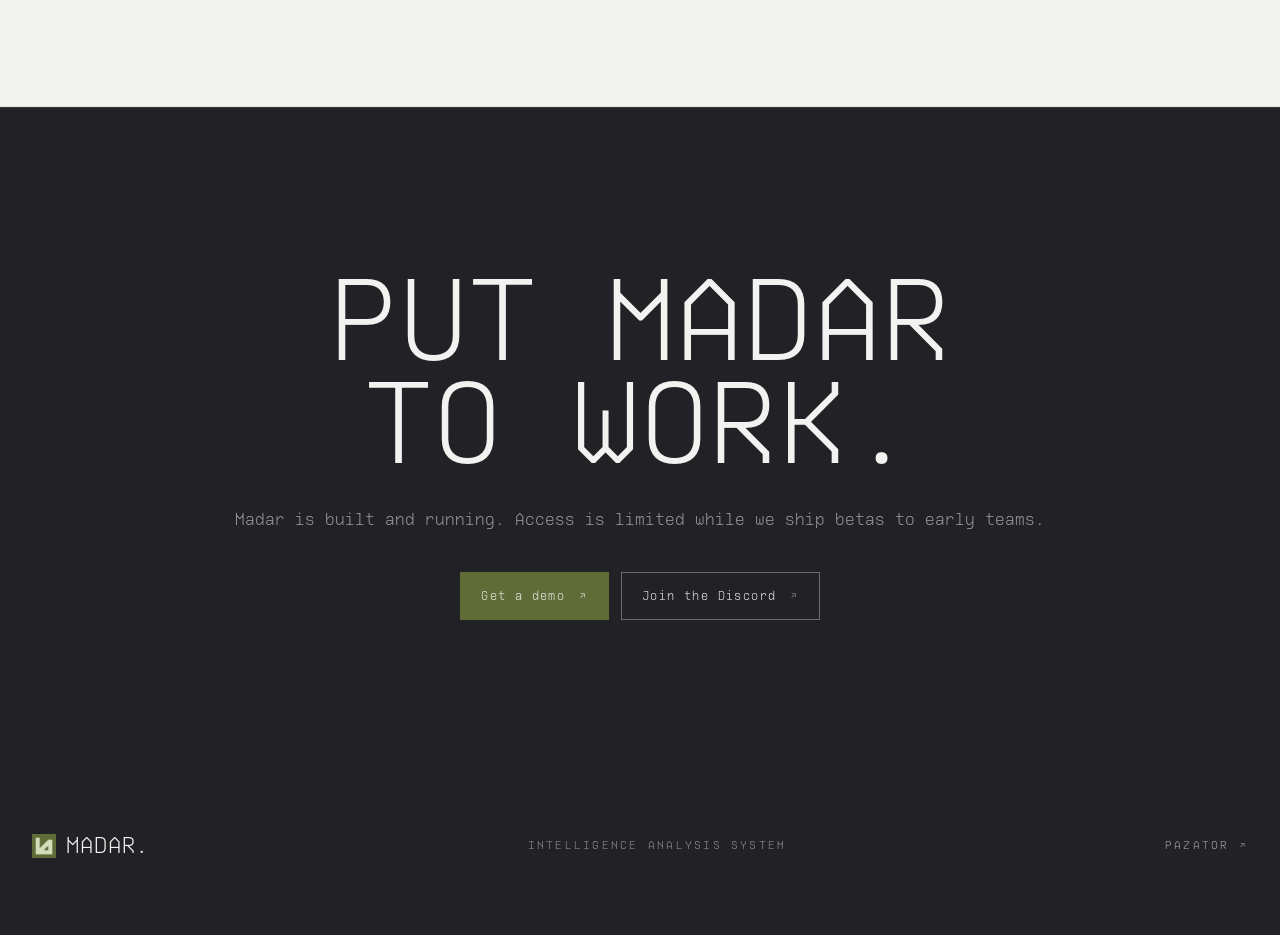
==== commit 8121159b: "get a demo drawer + cloudflare form" ====
--- a/index.html
+++ b/index.html
@@ -33,7 +33,7 @@
         <a href="#capabilities">CAPABILITIES</a>
         <a href="#system">SYSTEM</a>
       </nav>
-      <a class="hd-cta" href="#deploy">GET ACCESS →</a>
+      <a class="hd-cta js-demo" href="#">GET A DEMO →</a>
     </div>
   </header>
 
@@ -166,8 +166,9 @@
         <div class="cta-title">PUT MADAR<br />TO WORK.</div>
         <p class="cta-lead">Madar is built and running. Access is limited while we ship betas to early teams.</p>
         <div class="hr-actions">
-          <a href="#" class="hbtn fill js-modal"><span>Get the build</span><span class="a">↗</span></a>
-          <a href="#" class="hbtn js-modal"><span>Contact</span><span class="a">↗</span></a>
+          <a href="#" class="hbtn fill js-demo"><span>Get a demo</span><span class="a">↗</span></a>
+          <a href="https://discord.gg/jX4Nm9Hq8P" target="_blank" rel="noopener" class="hbtn"><span>Join the
+              Discord</span><span class="a">↗</span></a>
         </div>
       </div>
     </section>
@@ -180,26 +181,53 @@
     <a class="ft-ver" href="https://aix-32.github.io/Pazator/" target="_blank" rel="noopener">PAZATOR ↗</a>
   </footer>
 
-  <div class="modal" id="modal" hidden>
-    <div class="modal-backdrop" data-close></div>
-    <div class="modal-box">
-      <div class="modal-label">// STATUS</div>
-      <div class="modal-title">LIVE.<br />LIMITED ACCESS<span class="zor-italic">.</span></div>
-      <p class="modal-lead">Madar works end to end today: graph, search, replay, agent. Access is limited,
-        not the build.</p>
-      <p class="modal-sub">We&rsquo;re running betas with early teams before opening self-serve signups. Builds and
-        updates land on the Discord first.</p>
-      <div class="modal-beta">
-        <span class="mb-label">// BETA ACCESS</span>
-        <p class="mb-text">Betas are running now. Ask on the Discord to get a seat.</p>
-      </div>
-      <div class="modal-actions">
-        <a href="https://discord.gg/jX4Nm9Hq8P" target="_blank" rel="noopener" class="hbtn fill"><span>Join the
-            Discord</span><span class="a">↗</span></a>
+  <div class="drawer-backdrop" id="drawerBackdrop" hidden></div>
+  <aside class="drawer" id="drawer" role="dialog" aria-modal="true" aria-labelledby="drawerTitle" hidden>
+    <button class="drawer-close" type="button" aria-label="Close" data-close>
+      <svg xmlns="http://www.w3.org/2000/svg" fill="none" viewBox="0 0 17 17" width="14" height="14">
+        <title>Close</title>
+        <path stroke="currentColor" d="M1.5 1.5l14 14M15.5 1.5l-14 14" />
+      </svg>
+    </button>
+    <div class="drawer-scroll">
+      <div class="drawer-earmark">CONTACT / DEMO REQUEST</div>
+      <h2 class="drawer-title" id="drawerTitle">Interested in putting Madar<br />to work<span class="zor-italic">?</span></h2>
+      <form class="drawer-form" id="demoForm" novalidate>
+        <input type="text" name="website" class="d-hp" tabindex="-1" autocomplete="off" aria-hidden="true" />
+        <div class="d-row">
+          <label>First Name<span>*</span>
+            <input type="text" name="firstName" required maxlength="100" autocomplete="given-name" /></label>
+          <label>Last Name<span>*</span>
+            <input type="text" name="lastName" required maxlength="100" autocomplete="family-name" /></label>
+        </div>
+        <label>Business Email<span>*</span>
+          <input type="email" name="email" required maxlength="200" autocomplete="email" /></label>
+        <label>Company / Institution<span>*</span>
+          <input type="text" name="company" required maxlength="200" autocomplete="organization" /></label>
+        <label>Job Title
+          <input type="text" name="title" maxlength="200" autocomplete="organization-title" /></label>
+        <label>Phone
+          <input type="tel" name="phone" maxlength="40" autocomplete="tel" /></label>
+        <label>Country<span>*</span>
+          <select name="country" required autocomplete="country-name"><option value="">Select…</option></select></label>
+        <label>Tell us about your project
+          <textarea name="message" rows="3" maxlength="5000"></textarea></label>
+        <button type="submit" class="d-submit">Request a demo →</button>
+        <p class="d-note">Or reach us on the <a href="https://discord.gg/jX4Nm9Hq8P" target="_blank"
+            rel="noopener">Discord</a>. We handle this information per our <a
+            href="https://aix-32.github.io/Pazator/privacy.html" target="_blank" rel="noopener">Privacy &amp;
+            Terms</a>.</p>
+        <p class="d-error" hidden>Something went wrong. Reach us directly on the
+          <a href="https://discord.gg/jX4Nm9Hq8P" target="_blank" rel="noopener">Discord</a>.</p>
+      </form>
+      <div class="drawer-success" id="drawerSuccess" hidden>
+        <div class="ds-mark">// RECEIVED</div>
+        <p class="ds-lead">Request received.</p>
+        <p class="ds-sub">We&rsquo;ll get back to you within 48 hours to set up a demo.</p>
         <button type="button" class="hbtn" data-close><span>Close</span></button>
       </div>
     </div>
-  </div>
+  </aside>
 
   <script src="script.js"></script>
 </body>
--- a/style.css
+++ b/style.css
@@ -572,88 +572,206 @@
   justify-content: center;
 }
 
-.modal {
+.drawer-backdrop {
   position: fixed;
   inset: 0;
+  z-index: 190;
+  background: rgba(0, 0, 0, 0.7);
+  backdrop-filter: blur(4px);
+  opacity: 0;
+  transition: opacity 0.3s var(--snap);
+}
+
+.drawer-backdrop.open {
+  opacity: 1;
+}
+
+.drawer {
+  position: fixed;
+  top: 0;
+  right: 0;
+  bottom: 0;
   z-index: 200;
-  display: flex;
-  align-items: center;
-  justify-content: center;
-  padding: 24px;
-}
-
-.modal[hidden] {
-  display: none;
-}
-
-.modal-backdrop {
+  width: min(480px, 100vw);
+  background: var(--bg);
+  border-left: 1px solid rgba(0, 0, 0, 0.14);
+  transform: translateX(101%);
+  transition: transform 0.4s var(--snap);
+}
+
+.drawer.open {
+  transform: none;
+}
+
+.drawer-close {
   position: absolute;
-  inset: 0;
-  background: rgba(0, 0, 0, 0.85);
-  backdrop-filter: blur(6px);
-}
-
-.modal-box {
-  position: relative;
-  max-width: 520px;
-  width: 100%;
+  top: 18px;
+  right: 18px;
+  z-index: 2;
+  width: 36px;
+  height: 36px;
+  display: grid;
+  place-items: center;
+  background: none;
+  border: 1px solid rgba(0, 0, 0, 0.14);
+  color: var(--dim);
+  cursor: pointer;
+}
+
+.drawer-close:hover {
+  color: var(--ink);
+  border-color: var(--ink);
+}
+
+.drawer-scroll {
+  height: 100%;
+  overflow-y: auto;
+  padding: 56px 36px 48px;
+}
+
+.drawer-earmark {
+  font-family: var(--ki);
+  font-size: 0.68rem;
+  letter-spacing: 0.24em;
+  color: var(--dim);
+  margin-bottom: 20px;
+}
+
+.drawer-title {
+  font-family: var(--ki);
+  font-size: clamp(1.8rem, 5vw, 2.4rem);
+  line-height: 0.95;
+  color: var(--ink);
+  margin-bottom: 32px;
+}
+
+.drawer-form {
+  display: flex;
+  flex-direction: column;
+  gap: 18px;
+}
+
+.drawer-form label {
+  display: flex;
+  flex-direction: column;
+  gap: 7px;
+  font-family: var(--ki);
+  font-size: 0.68rem;
+  letter-spacing: 0.16em;
+  color: var(--dim);
+}
+
+.drawer-form label span {
+  color: var(--accent);
+}
+
+.drawer-form input,
+.drawer-form select,
+.drawer-form textarea {
+  font: inherit;
+  font-size: 0.95rem;
+  color: var(--ink);
   background: var(--bg);
-  border: 1px solid rgba(0, 0, 0, 0.14);
-  padding: 44px 40px;
-}
-
-.modal-label {
-  font-family: var(--ki);
-  font-size: 0.72rem;
+  border: 1px solid rgba(0, 0, 0, 0.2);
+  padding: 11px 12px;
+  letter-spacing: normal;
+  border-radius: 0;
+}
+
+.drawer-form input:focus,
+.drawer-form select:focus,
+.drawer-form textarea:focus {
+  outline: none;
+  border-color: var(--accent);
+}
+
+.drawer-form textarea {
+  resize: vertical;
+}
+
+.d-hp {
+  position: absolute;
+  left: -9999px;
+  height: 0;
+  width: 0;
+  opacity: 0;
+}
+
+.d-row {
+  display: grid;
+  grid-template-columns: 1fr 1fr;
+  gap: 14px;
+}
+
+.d-submit {
+  font-family: var(--ki);
+  font-size: 0.74rem;
+  letter-spacing: 0.14em;
+  color: var(--bg);
+  background: var(--accent);
+  border: 1px solid var(--accent);
+  padding: 15px 20px;
+  cursor: pointer;
+  margin-top: 6px;
+}
+
+.d-submit:hover {
+  background: var(--accent-deep);
+}
+
+.d-submit[disabled] {
+  opacity: 0.55;
+  cursor: default;
+}
+
+.d-note {
+  font-size: 0.78rem;
+  color: var(--dim);
+}
+
+.d-note a {
+  text-decoration: underline;
+}
+
+.d-error {
+  font-size: 0.8rem;
+  color: #8a2b1d;
+}
+
+.d-error a {
+  text-decoration: underline;
+}
+
+.drawer-success {
+  display: flex;
+  flex-direction: column;
+  align-items: flex-start;
+  gap: 10px;
+}
+
+.ds-mark {
+  font-family: var(--ki);
+  font-size: 0.68rem;
   letter-spacing: 0.24em;
-  color: var(--dim);
-  margin-bottom: 20px;
-}
-
-.modal-title {
-  font-family: var(--ki);
-  font-size: clamp(2.4rem, 7vw, 3.6rem);
-  line-height: 0.92;
-  color: var(--ink);
-}
-
-.modal-lead {
-  color: var(--ink);
-  margin-top: 24px;
-  font-size: 0.98rem;
-}
-
-.modal-sub {
-  color: var(--dim);
-  margin-top: 10px;
-  font-size: 0.85rem;
-}
-
-.modal-beta {
-  margin-top: 24px;
-  border: 1px solid rgba(0, 0, 0, 0.14);
-  padding: 18px 20px;
-  background: #e9e9e5;
-}
-
-.mb-label {
-  font-family: var(--ki);
-  font-size: 0.68rem;
-  letter-spacing: 0.2em;
-  color: var(--dim);
-}
-
-.mb-text {
-  margin-top: 8px;
-  color: var(--ink);
+  color: var(--accent);
+}
+
+.ds-lead {
+  font-family: var(--ki);
+  font-size: 2rem;
+  color: var(--ink);
+}
+
+.ds-sub {
+  color: var(--dim);
   font-size: 0.9rem;
-}
-
-.modal-actions {
-  display: flex;
-  gap: 12px;
-  flex-wrap: wrap;
-  margin-top: 36px;
+  margin-bottom: 18px;
+}
+
+@media (max-width: 680px) {
+  .drawer-scroll {
+    padding: 56px 22px 40px;
+  }
 }
 
 button.hbtn {
@@ -853,7 +971,6 @@
   line-height: 1.7;
 }
 
-/* ---------- brand ---------- */
 .hd-word { display: flex; align-items: center; gap: 10px; }
 .hd-logo { width: 28px; height: 28px; display: block; }
 .cta-section { background: var(--dark); border-top: 1px solid rgba(242, 242, 240, 0.12); }
